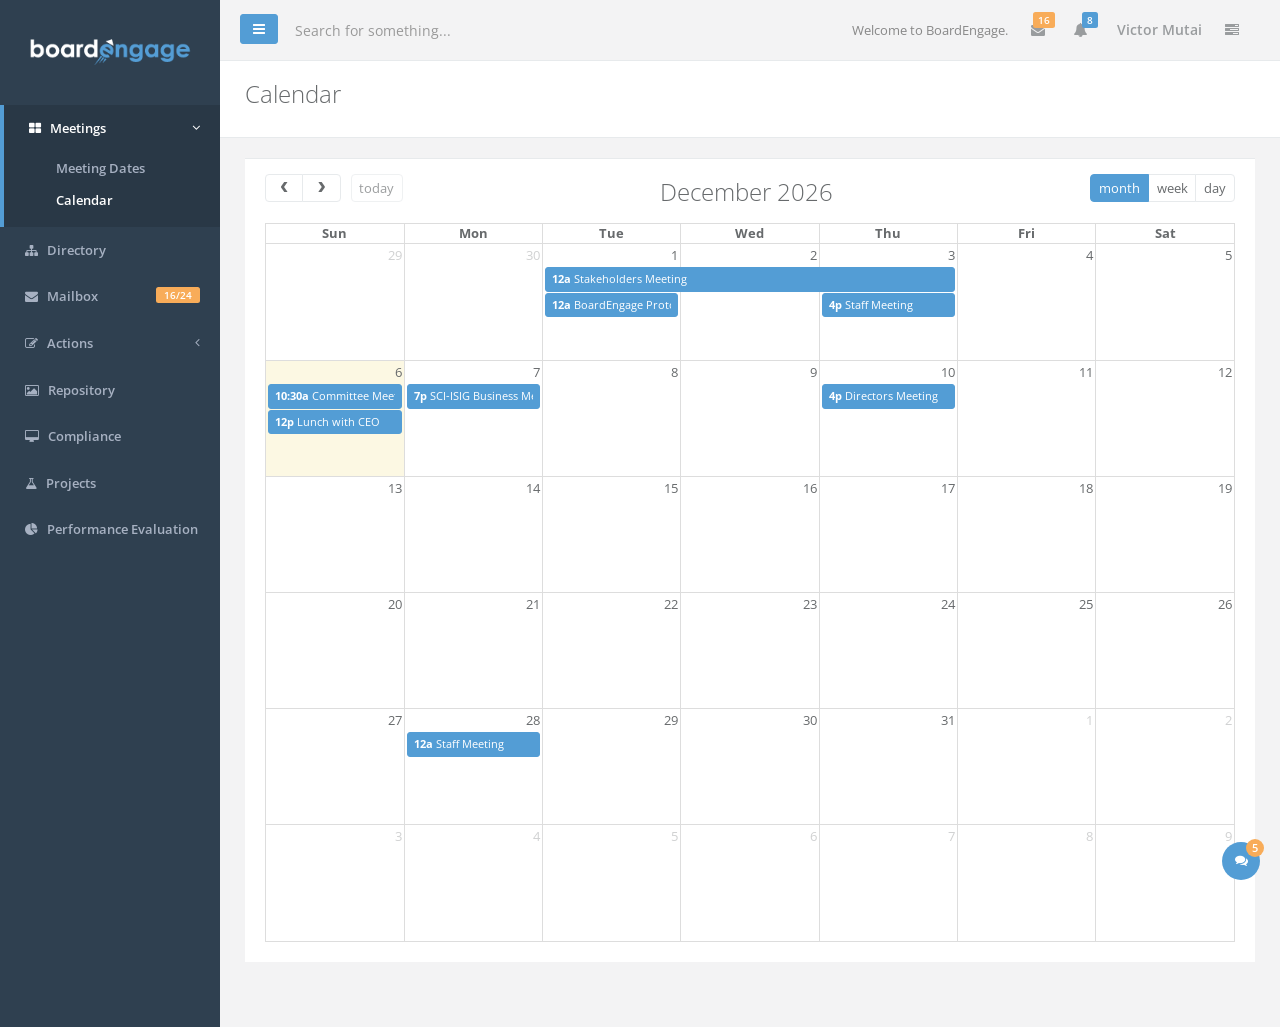
==== calendar.html @ 440fa412 "[feature] Calendar" ====
<!DOCTYPE html>
<html>

<head>

  <meta charset="utf-8">
  <meta name="viewport" content="width=device-width, initial-scale=1.0">
  <meta http-equiv="X-UA-Compatible" content="IE=edge">

  <title>BoardEngage | Dashboard</title>

  <link href="css/bootstrap.min.css" rel="stylesheet">
  <link href="font-awesome/css/font-awesome.css" rel="stylesheet">

  <link href="css/plugins/iCheck/custom.css" rel="stylesheet">

  <link href="css/plugins/fullcalendar/fullcalendar.css" rel="stylesheet">
  <link href="css/plugins/fullcalendar/fullcalendar.print.css" rel='stylesheet' media='print'>

  <link href="css/custom.css" rel="stylesheet">
  <link href="css/style.css" rel="stylesheet">

</head>

<body>
  <div id="wrapper">
    <nav class="navbar-default navbar-static-side" role="navigation">
      <div class="sidebar-collapse">
        <ul class="nav metismenu" id="side-menu">
          <li class="nav-header">
            <div class="dropdown profile-element">
              <span>
                <img alt="image" class="be-logo" src="img/be-logo.png" />
              </span>
            </div>
            <div class="logo-element">
              BE+
            </div>
          </li>
          <li class="active">
            <a href="meeting.html">
              <i class="fa fa-th-large"></i>
              <span class="nav-label">Meetings</span>
              <span class="fa arrow"></span>
            </a>
            <ul class="nav nav-second-level">
              <li>
                <a href="meeting.html">Meeting Dates</a>
              </li>
              <li class="active">
                <a href="meeting.html">Calendar</a>
              </li>
            </ul>
          </li>
          <li>
            <a href="#">
              <i class="fa fa-sitemap"></i>
              <span class="nav-label">Directory</span>
            </a>
          </li>
          <li>
            <a href="#">
              <i class="fa fa-envelope"></i>
              <span class="nav-label">Mailbox </span>
              <span class="label label-warning pull-right">16/24</span>
            </a>
            <ul class="nav nav-second-level collapse">
              <li>
                <a href="inbox.html">Inbox</a>
              </li>
              <li>
                <a href="#">Outbox</a>
              </li>
              <li>
                <a href="#">Compose email</a>
              </li>
            </ul>
          </li>
          <li>
            <a href="#">
              <i class="fa fa-edit"></i>
              <span class="nav-label">Actions</span>
              <span class="fa arrow"></span>
            </a>
            <ul class="nav nav-second-level collapse">
              <li>
                <a href="#">Tasks</a>
              </li>
              <li>
                <a href="#">Forums</a>
              </li>
              <li>
                <a href="#">Polls</a>
              </li>
              <li>
                <a href="#">Approvals</a>
              </li>
            </ul>
          </li>
          <li>
            <a href="#">
              <i class="fa fa-picture-o"></i>
              <span class="nav-label">Repository</span>
            </a>
          </li>
          <li>
            <a href="#">
              <i class="fa fa-desktop"></i>
              <span class="nav-label">Compliance</span>
            </a>
          </li>
          <li>
            <a href="#">
              <i class="fa fa-flask"></i>
              <span class="nav-label">Projects</span>
            </a>
          </li>
          <li>
            <a href="#">
              <i class="fa fa-pie-chart"></i>
              <span class="nav-label">Performance Evaluation</span>
            </a>
          </li>
        </ul>
      </div>
    </nav>

    <div id="page-wrapper" class="gray-bg dashbard-1">
      <div class="row border-bottom">
        <nav class="navbar navbar-static-top" role="navigation" style="margin-bottom: 0">
          <div class="navbar-header">
            <a class="navbar-minimalize minimalize-styl-2 btn btn-primary " href="#">
              <i class="fa fa-bars"></i>
            </a>
            <form role="search" class="navbar-form-custom" action="#">
              <div class="form-group">
                <input type="text" placeholder="Search for something..." class="form-control" name="top-search" id="top-search">
              </div>
            </form>
          </div>
          <ul class="nav navbar-top-links navbar-right">
            <li>
              <span class="m-r-sm text-muted welcome-message">Welcome to BoardEngage.</span>
            </li>
            <li class="dropdown">
              <a class="dropdown-toggle count-info" data-toggle="dropdown" href="#">
                <i class="fa fa-envelope"></i>
                <span class="label label-warning">16</span>
              </a>
            </li>
            <li class="dropdown">
              <a class="dropdown-toggle count-info" data-toggle="dropdown" href="#">
                <i class="fa fa-bell"></i>
                <span class="label label-primary">8</span>
              </a>
            </li>
            <li>
              <a data-toggle="dropdown" class="dropdown-toggle" href="#">
                Victor Mutai
              </a>
              <ul class="dropdown-menu animated fadeInRight m-t-xs">
                <li>
                  <a href="#">Profile</a>
                </li>
                <li>
                  <a href="#">Contacts</a>
                </li>
                <li>
                  <a href="#">Mailbox</a>
                </li>
                <li class="divider"></li>
                <li>
                  <a href="#">
                    <i class="fa fa-sign-out"></i> Logout</a>
                </li>
              </ul>
            </li>
            <li>
              <a class="right-sidebar-toggle">
                <i class="fa fa-tasks"></i>
              </a>
            </li>
          </ul>
        </nav>
      </div>

      <div class="row wrapper border-bottom white-bg page-heading">
        <div class="col-lg-8">
          <h2>Calendar</h2>
        </div>
      </div>

      <div class="wrapper wrapper-content">
        <div class="animated fadeInDown">
          <div class="ibox float-e-margins">
            <div class="ibox-content">
              <div id="calendar"></div>
            </div>
          </div>
        </div>
      </div>

    </div>

    <div id="small-chat">
      <span class="badge badge-warning pull-right">5</span>
      <a class="open-small-chat">
        <i class="fa fa-comments"></i>
      </a>
    </div>

    <div id="right-sidebar" class="animated">
      <div class="sidebar-container">
        <ul class="nav nav-tabs navs-3">
          <li class="active">
            <a data-toggle="tab" href="#tab-1">
              Notes
            </a>
          </li>
          <li>
            <a data-toggle="tab" href="#tab-2">
              Projects
            </a>
          </li>
          <li class="">
            <a data-toggle="tab" href="#tab-3">
              <i class="fa fa-gear"></i>
            </a>
          </li>
        </ul>
      </div>
    </div>
  </div>

  <!-- Mainly scripts -->
  <script src="js/jquery-3.1.1.min.js"></script>
  <script src="js/bootstrap.min.js"></script>
  <script src="js/plugins/metisMenu/jquery.metisMenu.js"></script>
  <script src="js/plugins/slimscroll/jquery.slimscroll.min.js"></script>

  <!-- Custom and plugin javascript -->
  <script src="js/inspinia.js"></script>

  <!-- jQuery UI -->
  <script src="js/plugins/jquery-ui/jquery-ui.min.js"></script>

  <!-- iCheck -->
  <script src="js/plugins/iCheck/icheck.min.js"></script>

  <!-- Full Calendar -->
  <script src="js/plugins/fullcalendar/moment.min.js"></script>
  <script src="js/plugins/fullcalendar/fullcalendar.min.js"></script>

  <script>

    $(document).ready(function () {

      $('.i-checks').iCheck({
        checkboxClass: 'icheckbox_square-green',
        radioClass: 'iradio_square-green'
      });

      /* initialize the external events
       -----------------------------------------------------------------*/


      $('#external-events div.external-event').each(function () {

        // store data so the calendar knows to render an event upon drop
        $(this).data('event', {
          title: $.trim($(this).text()), // use the element's text as the event title
          stick: true // maintain when user navigates (see docs on the renderEvent method)
        });

        // make the event draggable using jQuery UI
        $(this).draggable({
          zIndex: 1111999,
          revert: true,      // will cause the event to go back to its
          revertDuration: 0  //  original position after the drag
        });

      });


      /* initialize the calendar
       -----------------------------------------------------------------*/
      var date = new Date();
      var d = date.getDate();
      var m = date.getMonth();
      var y = date.getFullYear();

      $('#calendar').fullCalendar({
        header: {
          left: 'prev,next today',
          center: 'title',
          right: 'month,agendaWeek,agendaDay'
        },
        editable: true,
        droppable: true, // this allows things to be dropped onto the calendar
        drop: function () {
          // is the "remove after drop" checkbox checked?
          if ($('#drop-remove').is(':checked')) {
            // if so, remove the element from the "Draggable Events" list
            $(this).remove();
          }
        },
        events: [
          {
            title: 'BoardEngage Prototype Testing',
            start: new Date(y, m, 1)
          },
          {
            title: 'Stakeholders Meeting',
            start: new Date(y, m, d - 5),
            end: new Date(y, m, d - 2)
          },
          {
            id: 999,
            title: 'Staff Meeting',
            start: new Date(y, m, d - 3, 16, 0),
            allDay: false
          },
          {
            id: 999,
            title: 'Directors Meeting',
            start: new Date(y, m, d + 4, 16, 0),
            allDay: false
          },
          {
            title: 'Committee Meeting',
            start: new Date(y, m, d, 10, 30),
            allDay: false
          },
          {
            title: 'Lunch with CEO',
            start: new Date(y, m, d, 12, 0),
            end: new Date(y, m, d, 14, 0),
            allDay: false
          },
          {
            title: 'SCI-ISIG Business Meeting',
            start: new Date(y, m, d + 1, 19, 0),
            end: new Date(y, m, d + 1, 22, 30),
            allDay: false
          },
          {
            title: 'Staff Meeting',
            start: new Date(y, m, 28),
            end: new Date(y, m, 29),
            url: 'http://google.com/'
          }
        ]
      });


    });

  </script>
</body>

</html>
---- css/plugins/iCheck/custom.css ----
/* iCheck plugin Square skin, green
----------------------------------- */
.icheckbox_square-green,
.iradio_square-green {
    display: inline-block;
    *display: inline;
    vertical-align: middle;
    margin: 0;
    padding: 0;
    width: 22px;
    height: 22px;
    background: url(green.png) no-repeat;
    border: none;
    cursor: pointer;
}

.icheckbox_square-green {
    background-position: 0 0;
}
.icheckbox_square-green.hover {
    background-position: -24px 0;
}
.icheckbox_square-green.checked {
    background-position: -48px 0;
}
.icheckbox_square-green.disabled {
    background-position: -72px 0;
    cursor: default;
}
.icheckbox_square-green.checked.disabled {
    background-position: -96px 0;
}

.iradio_square-green {
    background-position: -120px 0;
}
.iradio_square-green.hover {
    background-position: -144px 0;
}
.iradio_square-green.checked {
    background-position: -168px 0;
}
.iradio_square-green.disabled {
    background-position: -192px 0;
    cursor: default;
}
.iradio_square-green.checked.disabled {
    background-position: -216px 0;
}

/* HiDPI support */
@media (-o-min-device-pixel-ratio: 5/4), (-webkit-min-device-pixel-ratio: 1.25), (min-resolution: 120dpi) {
    .icheckbox_square-green,
    .iradio_square-green {
        background-image: url(green@2x.png);
        -webkit-background-size: 240px 24px;
        background-size: 240px 24px;
    }
}
---- css/plugins/fullcalendar/fullcalendar.css ----
/*!
 * <%= meta.title %> v<%= meta.version %> Stylesheet
 * Docs & License: <%= meta.homepage %>
 * (c) <%= meta.copyright %>
 */


.fc {
	direction: ltr;
	text-align: left;
}

.fc-rtl {
	text-align: right;
}

body .fc { /* extra precedence to overcome jqui */
	font-size: 1em;
}


/* Colors
--------------------------------------------------------------------------------------------------*/

.fc-unthemed th,
.fc-unthemed td,
.fc-unthemed thead,
.fc-unthemed tbody,
.fc-unthemed .fc-divider,
.fc-unthemed .fc-row,
.fc-unthemed .fc-content, /* for gutter border */
.fc-unthemed .fc-popover {
	border-color: #ddd;
}

.fc-unthemed .fc-popover {
	background-color: #fff;
}

.fc-unthemed .fc-divider,
.fc-unthemed .fc-popover .fc-header {
	background: #eee;
}

.fc-unthemed .fc-popover .fc-header .fc-close {
	color: #666;
}

.fc-unthemed .fc-today {
	background: #fcf8e3;
}

.fc-highlight { /* when user is selecting cells */
	background: #bce8f1;
	opacity: .3;
	filter: alpha(opacity=30); /* for IE */
}

.fc-bgevent { /* default look for background events */
	background: rgb(143, 223, 130);
	opacity: .3;
	filter: alpha(opacity=30); /* for IE */
}

.fc-nonbusiness { /* default look for non-business-hours areas */
	/* will inherit .fc-bgevent's styles */
	background: #d7d7d7;
}


/* Icons (inline elements with styled text that mock arrow icons)
--------------------------------------------------------------------------------------------------*/

.fc-icon {
	display: inline-block;
	height: 1em;
	line-height: 1em;
	font-size: 1em;
	text-align: center;
	overflow: hidden;
	font-family: "Courier New", Courier, monospace;

	/* don't allow browser text-selection */
	-webkit-touch-callout: none;
	-webkit-user-select: none;
	-khtml-user-select: none;
	-moz-user-select: none;
	-ms-user-select: none;
	user-select: none;
	}

/*
Acceptable font-family overrides for individual icons:
	"Arial", sans-serif
	"Times New Roman", serif

NOTE: use percentage font sizes or else old IE chokes
*/

.fc-icon:after {
	position: relative;
}

.fc-icon-left-single-arrow:after {
	content: "\02039";
	font-weight: bold;
	font-size: 200%;
	top: -7%;
}

.fc-icon-right-single-arrow:after {
	content: "\0203A";
	font-weight: bold;
	font-size: 200%;
	top: -7%;
}

.fc-icon-left-double-arrow:after {
	content: "\000AB";
	font-size: 160%;
	top: -7%;
}

.fc-icon-right-double-arrow:after {
	content: "\000BB";
	font-size: 160%;
	top: -7%;
}

.fc-icon-left-triangle:after {
	content: "\25C4";
	font-size: 125%;
	top: 3%;
}

.fc-icon-right-triangle:after {
	content: "\25BA";
	font-size: 125%;
	top: 3%;
}

.fc-icon-down-triangle:after {
	content: "\25BC";
	font-size: 125%;
	top: 2%;
}

.fc-icon-x:after {
	content: "\000D7";
	font-size: 200%;
	top: 6%;
}


/* Buttons (styled <button> tags, normalized to work cross-browser)
--------------------------------------------------------------------------------------------------*/

.fc button {
	/* force height to include the border and padding */
	-moz-box-sizing: border-box;
	-webkit-box-sizing: border-box;
	box-sizing: border-box;

	/* dimensions */
	margin: 0;
	height: 2.1em;
	padding: 0 .6em;

	/* text & cursor */
	font-size: 1em; /* normalize */
	white-space: nowrap;
	cursor: pointer;
}

/* Firefox has an annoying inner border */
.fc button::-moz-focus-inner { margin: 0; padding: 0; }
	
.fc-state-default { /* non-theme */
	border: 1px solid;
}

.fc-state-default.fc-corner-left { /* non-theme */
	border-top-left-radius: 4px;
	border-bottom-left-radius: 4px;
}

.fc-state-default.fc-corner-right { /* non-theme */
	border-top-right-radius: 4px;
	border-bottom-right-radius: 4px;
}

/* icons in buttons */

.fc button .fc-icon { /* non-theme */
	position: relative;
	top: -0.05em; /* seems to be a good adjustment across browsers */
	margin: 0 .2em;
	vertical-align: middle;
}
	
/*
  button states
  borrowed from twitter bootstrap (http://twitter.github.com/bootstrap/)
*/

.fc-state-default {
	background-color: #f5f5f5;
	background-image: -moz-linear-gradient(top, #ffffff, #e6e6e6);
	background-image: -webkit-gradient(linear, 0 0, 0 100%, from(#ffffff), to(#e6e6e6));
	background-image: -webkit-linear-gradient(top, #ffffff, #e6e6e6);
	background-image: -o-linear-gradient(top, #ffffff, #e6e6e6);
	background-image: linear-gradient(to bottom, #ffffff, #e6e6e6);
	background-repeat: repeat-x;
	border-color: #e6e6e6 #e6e6e6 #bfbfbf;
	border-color: rgba(0, 0, 0, 0.1) rgba(0, 0, 0, 0.1) rgba(0, 0, 0, 0.25);
	color: #333;
	text-shadow: 0 1px 1px rgba(255, 255, 255, 0.75);
	box-shadow: inset 0 1px 0 rgba(255, 255, 255, 0.2), 0 1px 2px rgba(0, 0, 0, 0.05);
}

.fc-state-hover,
.fc-state-down,
.fc-state-active,
.fc-state-disabled {
	color: #333333;
	background-color: #e6e6e6;
}

.fc-state-hover {
	color: #333333;
	text-decoration: none;
	background-position: 0 -15px;
	-webkit-transition: background-position 0.1s linear;
	   -moz-transition: background-position 0.1s linear;
	     -o-transition: background-position 0.1s linear;
	        transition: background-position 0.1s linear;
}

.fc-state-down,
.fc-state-active {
	background-color: #cccccc;
	background-image: none;
	box-shadow: inset 0 2px 4px rgba(0, 0, 0, 0.15), 0 1px 2px rgba(0, 0, 0, 0.05);
}

.fc-state-disabled {
	cursor: default;
	background-image: none;
	opacity: 0.65;
	filter: alpha(opacity=65);
	box-shadow: none;
}


/* Buttons Groups
--------------------------------------------------------------------------------------------------*/

.fc-button-group {
	display: inline-block;
}

/*
every button that is not first in a button group should scootch over one pixel and cover the
previous button's border...
*/

.fc .fc-button-group > * { /* extra precedence b/c buttons have margin set to zero */
	float: left;
	margin: 0 0 0 -1px;
}

.fc .fc-button-group > :first-child { /* same */
	margin-left: 0;
}


/* Popover
--------------------------------------------------------------------------------------------------*/

.fc-popover {
	position: absolute;
	box-shadow: 0 2px 6px rgba(0,0,0,.15);
}

.fc-popover .fc-header { /* TODO: be more consistent with fc-head/fc-body */
	padding: 2px 4px;
}

.fc-popover .fc-header .fc-title {
	margin: 0 2px;
}

.fc-popover .fc-header .fc-close {
	cursor: pointer;
}

.fc-ltr .fc-popover .fc-header .fc-title,
.fc-rtl .fc-popover .fc-header .fc-close {
	float: left;
}

.fc-rtl .fc-popover .fc-header .fc-title,
.fc-ltr .fc-popover .fc-header .fc-close {
	float: right;
}

/* unthemed */

.fc-unthemed .fc-popover {
	border-width: 1px;
	border-style: solid;
}

.fc-unthemed .fc-popover .fc-header .fc-close {
	font-size: .9em;
	margin-top: 2px;
}

/* jqui themed */

.fc-popover > .ui-widget-header + .ui-widget-content {
	border-top: 0; /* where they meet, let the header have the border */
}


/* Misc Reusable Components
--------------------------------------------------------------------------------------------------*/

.fc-divider {
	border-style: solid;
	border-width: 1px;
}

hr.fc-divider {
	height: 0;
	margin: 0;
	padding: 0 0 2px; /* height is unreliable across browsers, so use padding */
	border-width: 1px 0;
}

.fc-clear {
	clear: both;
}

.fc-bg,
.fc-bgevent-skeleton,
.fc-highlight-skeleton,
.fc-helper-skeleton {
	/* these element should always cling to top-left/right corners */
	position: absolute;
	top: 0;
	left: 0;
	right: 0;
}

.fc-bg {
	bottom: 0; /* strech bg to bottom edge */
}

.fc-bg table {
	height: 100%; /* strech bg to bottom edge */
}


/* Tables
--------------------------------------------------------------------------------------------------*/

.fc table {
	width: 100%;
	box-sizing: border-box; /* fix scrollbar issue in firefox */
	table-layout: fixed;
	border-collapse: collapse;
	border-spacing: 0;
	font-size: 1em; /* normalize cross-browser */
}

.fc th {
	text-align: center;
}

.fc th,
.fc td {
	border-style: solid;
	border-width: 1px;
	padding: 0;
	vertical-align: top;
}

.fc td.fc-today {
	border-style: double; /* overcome neighboring borders */
}


/* Fake Table Rows
--------------------------------------------------------------------------------------------------*/

.fc .fc-row { /* extra precedence to overcome themes w/ .ui-widget-content forcing a 1px border */
	/* no visible border by default. but make available if need be (scrollbar width compensation) */
	border-style: solid;
	border-width: 0;
}

.fc-row table {
	/* don't put left/right border on anything within a fake row.
	   the outer tbody will worry about this */
	border-left: 0 hidden transparent;
	border-right: 0 hidden transparent;

	/* no bottom borders on rows */
	border-bottom: 0 hidden transparent; 
}

.fc-row:first-child table {
	border-top: 0 hidden transparent; /* no top border on first row */
}


/* Day Row (used within the header and the DayGrid)
--------------------------------------------------------------------------------------------------*/

.fc-row {
	position: relative;
}

.fc-row .fc-bg {
	z-index: 1;
}

/* highlighting cells & background event skeleton */

.fc-row .fc-bgevent-skeleton,
.fc-row .fc-highlight-skeleton {
	bottom: 0; /* stretch skeleton to bottom of row */
}

.fc-row .fc-bgevent-skeleton table,
.fc-row .fc-highlight-skeleton table {
	height: 100%; /* stretch skeleton to bottom of row */
}

.fc-row .fc-highlight-skeleton td,
.fc-row .fc-bgevent-skeleton td {
	border-color: transparent;
}

.fc-row .fc-bgevent-skeleton {
	z-index: 2;

}

.fc-row .fc-highlight-skeleton {
	z-index: 3;
}

/*
row content (which contains day/week numbers and events) as well as "helper" (which contains
temporary rendered events).
*/

.fc-row .fc-content-skeleton {
	position: relative;
	z-index: 4;
	padding-bottom: 2px; /* matches the space above the events */
}

.fc-row .fc-helper-skeleton {
	z-index: 5;
}

.fc-row .fc-content-skeleton td,
.fc-row .fc-helper-skeleton td {
	/* see-through to the background below */
	background: none; /* in case <td>s are globally styled */
	border-color: transparent;

	/* don't put a border between events and/or the day number */
	border-bottom: 0;
}

.fc-row .fc-content-skeleton tbody td, /* cells with events inside (so NOT the day number cell) */
.fc-row .fc-helper-skeleton tbody td {
	/* don't put a border between event cells */
	border-top: 0;
}


/* Scrolling Container
--------------------------------------------------------------------------------------------------*/

.fc-scroller {
	-webkit-overflow-scrolling: touch;
}

/* TODO: move to agenda/basic */
.fc-scroller > .fc-day-grid,
.fc-scroller > .fc-time-grid {
	position: relative; /* re-scope all positions */
	width: 100%; /* hack to force re-sizing this inner element when scrollbars appear/disappear */
}


/* Global Event Styles
--------------------------------------------------------------------------------------------------*/

.fc-event {
	position: relative; /* for resize handle and other inner positioning */
	display: block; /* make the <a> tag block */
	font-size: .85em;
	line-height: 1.3;
	border-radius: 3px;
	border: 1px solid #3a87ad; /* default BORDER color */
	background-color: #3a87ad; /* default BACKGROUND color */
	font-weight: normal; /* undo jqui's ui-widget-header bold */
}

/* overpower some of bootstrap's and jqui's styles on <a> tags */
.fc-event,
.fc-event:hover,
.ui-widget .fc-event {
	color: #fff; /* default TEXT color */
	text-decoration: none; /* if <a> has an href */
}

.fc-event[href],
.fc-event.fc-draggable {
	cursor: pointer; /* give events with links and draggable events a hand mouse pointer */
}

.fc-not-allowed, /* causes a "warning" cursor. applied on body */
.fc-not-allowed .fc-event { /* to override an event's custom cursor */
	cursor: not-allowed;
}

.fc-event .fc-bg { /* the generic .fc-bg already does position */
	z-index: 1;
	background: #fff;
	opacity: .25;
	filter: alpha(opacity=25); /* for IE */
}

.fc-event .fc-content {
	position: relative;
	z-index: 2;
}

/* resizer (cursor AND touch devices) */

.fc-event .fc-resizer {
	position: absolute;
	z-index: 4;
}

/* resizer (touch devices) */

.fc-event .fc-resizer {
	display: none;
}

.fc-event.fc-allow-mouse-resize .fc-resizer,
.fc-event.fc-selected .fc-resizer {
	/* only show when hovering or selected (with touch) */
	display: block;
}

/* hit area */

.fc-event.fc-selected .fc-resizer:before {
	/* 40x40 touch area */
	content: "";
	position: absolute;
	z-index: 9999; /* user of this util can scope within a lower z-index */
	top: 50%;
	left: 50%;
	width: 40px;
	height: 40px;
	margin-left: -20px;
	margin-top: -20px;
}


/* Event Selection (only for touch devices)
--------------------------------------------------------------------------------------------------*/

.fc-event.fc-selected {
	z-index: 9999 !important; /* overcomes inline z-index */
	box-shadow: 0 2px 5px rgba(0, 0, 0, 0.2);
}

.fc-event.fc-selected.fc-dragging {
	box-shadow: 0 2px 7px rgba(0, 0, 0, 0.3);
}


/* Horizontal Events
--------------------------------------------------------------------------------------------------*/

/* bigger touch area when selected */
.fc-h-event.fc-selected:before {
	content: "";
	position: absolute;
	z-index: 3; /* below resizers */
	top: -10px;
	bottom: -10px;
	left: 0;
	right: 0;
}

/* events that are continuing to/from another week. kill rounded corners and butt up against edge */

.fc-ltr .fc-h-event.fc-not-start,
.fc-rtl .fc-h-event.fc-not-end {
	margin-left: 0;
	border-left-width: 0;
	padding-left: 1px; /* replace the border with padding */
	border-top-left-radius: 0;
	border-bottom-left-radius: 0;
}

.fc-ltr .fc-h-event.fc-not-end,
.fc-rtl .fc-h-event.fc-not-start {
	margin-right: 0;
	border-right-width: 0;
	padding-right: 1px; /* replace the border with padding */
	border-top-right-radius: 0;
	border-bottom-right-radius: 0;
}

/* resizer (cursor AND touch devices) */

/* left resizer  */
.fc-ltr .fc-h-event .fc-start-resizer,
.fc-rtl .fc-h-event .fc-end-resizer {
	cursor: w-resize;
	left: -1px; /* overcome border */
}

/* right resizer */
.fc-ltr .fc-h-event .fc-end-resizer,
.fc-rtl .fc-h-event .fc-start-resizer {
	cursor: e-resize;
	right: -1px; /* overcome border */
}

/* resizer (mouse devices) */

.fc-h-event.fc-allow-mouse-resize .fc-resizer {
	width: 7px;
	top: -1px; /* overcome top border */
	bottom: -1px; /* overcome bottom border */
}

/* resizer (touch devices) */

.fc-h-event.fc-selected .fc-resizer {
	/* 8x8 little dot */
	border-radius: 4px;
	border-width: 1px;
	width: 6px;
	height: 6px;
	border-style: solid;
	border-color: inherit;
	background: #fff;
	/* vertically center */
	top: 50%;
	margin-top: -4px;
}

/* left resizer  */
.fc-ltr .fc-h-event.fc-selected .fc-start-resizer,
.fc-rtl .fc-h-event.fc-selected .fc-end-resizer {
	margin-left: -4px; /* centers the 8x8 dot on the left edge */
}

/* right resizer */
.fc-ltr .fc-h-event.fc-selected .fc-end-resizer,
.fc-rtl .fc-h-event.fc-selected .fc-start-resizer {
	margin-right: -4px; /* centers the 8x8 dot on the right edge */
}


/* DayGrid events
----------------------------------------------------------------------------------------------------
We use the full "fc-day-grid-event" class instead of using descendants because the event won't
be a descendant of the grid when it is being dragged.
*/

.fc-day-grid-event {
	margin: 1px 2px 0; /* spacing between events and edges */
	padding: 0 1px;
}

.fc-day-grid-event.fc-selected:after {
	content: "";
	position: absolute;
	z-index: 1; /* same z-index as fc-bg, behind text */
	/* overcome the borders */
	top: -1px;
	right: -1px;
	bottom: -1px;
	left: -1px;
	/* darkening effect */
	background: #000;
	opacity: .25;
	filter: alpha(opacity=25); /* for IE */
}

.fc-day-grid-event .fc-content { /* force events to be one-line tall */
	white-space: nowrap;
	overflow: hidden;
}

.fc-day-grid-event .fc-time {
	font-weight: bold;
}

/* resizer (cursor devices) */

/* left resizer  */
.fc-ltr .fc-day-grid-event.fc-allow-mouse-resize .fc-start-resizer,
.fc-rtl .fc-day-grid-event.fc-allow-mouse-resize .fc-end-resizer {
	margin-left: -2px; /* to the day cell's edge */
}

/* right resizer */
.fc-ltr .fc-day-grid-event.fc-allow-mouse-resize .fc-end-resizer,
.fc-rtl .fc-day-grid-event.fc-allow-mouse-resize .fc-start-resizer {
	margin-right: -2px; /* to the day cell's edge */
}


/* Event Limiting
--------------------------------------------------------------------------------------------------*/

/* "more" link that represents hidden events */

a.fc-more {
	margin: 1px 3px;
	font-size: .85em;
	cursor: pointer;
	text-decoration: none;
}

a.fc-more:hover {
	text-decoration: underline;
}

.fc-limited { /* rows and cells that are hidden because of a "more" link */
	display: none;
}

/* popover that appears when "more" link is clicked */

.fc-day-grid .fc-row {
	z-index: 1; /* make the "more" popover one higher than this */
}

.fc-more-popover {
	z-index: 2;
	width: 220px;
}

.fc-more-popover .fc-event-container {
	padding: 10px;
}


/* Now Indicator
--------------------------------------------------------------------------------------------------*/

.fc-now-indicator {
	position: absolute;
	border: 0 solid red;
}


/* Utilities
--------------------------------------------------------------------------------------------------*/

.fc-unselectable {
	-webkit-user-select: none;
	 -khtml-user-select: none;
	   -moz-user-select: none;
	    -ms-user-select: none;
	        user-select: none;
	-webkit-touch-callout: none;
	-webkit-tap-highlight-color: rgba(0, 0, 0, 0);
}

/* Toolbar
--------------------------------------------------------------------------------------------------*/

.fc-toolbar {
	text-align: center;
	margin-bottom: 1em;
}

.fc-toolbar .fc-left {
	float: left;
}

.fc-toolbar .fc-right {
	float: right;
}

.fc-toolbar .fc-center {
	display: inline-block;
}

/* the things within each left/right/center section */
.fc .fc-toolbar > * > * { /* extra precedence to override button border margins */
	float: left;
	margin-left: .75em;
}

/* the first thing within each left/center/right section */
.fc .fc-toolbar > * > :first-child { /* extra precedence to override button border margins */
	margin-left: 0;
}
	
/* title text */

.fc-toolbar h2 {
	margin: 0;
}

/* button layering (for border precedence) */

.fc-toolbar button {
	position: relative;
}

.fc-toolbar .fc-state-hover,
.fc-toolbar .ui-state-hover {
	z-index: 2;
}
	
.fc-toolbar .fc-state-down {
	z-index: 3;
}

.fc-toolbar .fc-state-active,
.fc-toolbar .ui-state-active {
	z-index: 4;
}

.fc-toolbar button:focus {
	z-index: 5;
}


/* View Structure
--------------------------------------------------------------------------------------------------*/

/* undo twitter bootstrap's box-sizing rules. normalizes positioning techniques */
/* don't do this for the toolbar because we'll want bootstrap to style those buttons as some pt */
.fc-view-container *,
.fc-view-container *:before,
.fc-view-container *:after {
	-webkit-box-sizing: content-box;
	   -moz-box-sizing: content-box;
	        box-sizing: content-box;
}

.fc-view, /* scope positioning and z-index's for everything within the view */
.fc-view > table { /* so dragged elements can be above the view's main element */
	position: relative;
	z-index: 1;
}

/* BasicView
--------------------------------------------------------------------------------------------------*/

/* day row structure */

.fc-basicWeek-view .fc-content-skeleton,
.fc-basicDay-view .fc-content-skeleton {
	/* we are sure there are no day numbers in these views, so... */
	padding-top: 1px; /* add a pixel to make sure there are 2px padding above events */
	padding-bottom: 1em; /* ensure a space at bottom of cell for user selecting/clicking */
}

.fc-basic-view .fc-body .fc-row {
	min-height: 4em; /* ensure that all rows are at least this tall */
}

/* a "rigid" row will take up a constant amount of height because content-skeleton is absolute */

.fc-row.fc-rigid {
	overflow: hidden;
}

.fc-row.fc-rigid .fc-content-skeleton {
	position: absolute;
	top: 0;
	left: 0;
	right: 0;
}

/* week and day number styling */

.fc-basic-view .fc-week-number,
.fc-basic-view .fc-day-number {
	padding: 0 2px;
}

.fc-basic-view td.fc-week-number span,
.fc-basic-view td.fc-day-number {
	padding-top: 2px;
	padding-bottom: 2px;
}

.fc-basic-view .fc-week-number {
	text-align: center;
}

.fc-basic-view .fc-week-number span {
	/* work around the way we do column resizing and ensure a minimum width */
	display: inline-block;
	min-width: 1.25em;
}

.fc-ltr .fc-basic-view .fc-day-number {
	text-align: right;
}

.fc-rtl .fc-basic-view .fc-day-number {
	text-align: left;
}

.fc-day-number.fc-other-month {
	opacity: 0.3;
	filter: alpha(opacity=30); /* for IE */
	/* opacity with small font can sometimes look too faded
	   might want to set the 'color' property instead
	   making day-numbers bold also fixes the problem */
}

/* AgendaView all-day area
--------------------------------------------------------------------------------------------------*/

.fc-agenda-view .fc-day-grid {
	position: relative;
	z-index: 2; /* so the "more.." popover will be over the time grid */
}

.fc-agenda-view .fc-day-grid .fc-row {
	min-height: 3em; /* all-day section will never get shorter than this */
}

.fc-agenda-view .fc-day-grid .fc-row .fc-content-skeleton {
	padding-top: 1px; /* add a pixel to make sure there are 2px padding above events */
	padding-bottom: 1em; /* give space underneath events for clicking/selecting days */
}


/* TimeGrid axis running down the side (for both the all-day area and the slot area)
--------------------------------------------------------------------------------------------------*/

.fc .fc-axis { /* .fc to overcome default cell styles */
	vertical-align: middle;
	padding: 0 4px;
	white-space: nowrap;
}

.fc-ltr .fc-axis {
	text-align: right;
}

.fc-rtl .fc-axis {
	text-align: left;
}

.ui-widget td.fc-axis {
	font-weight: normal; /* overcome jqui theme making it bold */
}


/* TimeGrid Structure
--------------------------------------------------------------------------------------------------*/

.fc-time-grid-container, /* so scroll container's z-index is below all-day */
.fc-time-grid { /* so slats/bg/content/etc positions get scoped within here */
	position: relative;
	z-index: 1;
}

.fc-time-grid {
	min-height: 100%; /* so if height setting is 'auto', .fc-bg stretches to fill height */
}

.fc-time-grid table { /* don't put outer borders on slats/bg/content/etc */
	border: 0 hidden transparent;
}

.fc-time-grid > .fc-bg {
	z-index: 1;
}

.fc-time-grid .fc-slats,
.fc-time-grid > hr { /* the <hr> AgendaView injects when grid is shorter than scroller */
	position: relative;
	z-index: 2;
}

.fc-time-grid .fc-content-col {
	position: relative; /* because now-indicator lives directly inside */
}

.fc-time-grid .fc-content-skeleton {
	position: absolute;
	z-index: 3;
	top: 0;
	left: 0;
	right: 0;
}

/* divs within a cell within the fc-content-skeleton */

.fc-time-grid .fc-business-container {
	position: relative;
	z-index: 1;
}

.fc-time-grid .fc-bgevent-container {
	position: relative;
	z-index: 2;
}

.fc-time-grid .fc-highlight-container {
	position: relative;
	z-index: 3;
}

.fc-time-grid .fc-event-container {
	position: relative;
	z-index: 4;
}

.fc-time-grid .fc-now-indicator-line {
	z-index: 5;
}

.fc-time-grid .fc-helper-container { /* also is fc-event-container */
	position: relative;
	z-index: 6;
}


/* TimeGrid Slats (lines that run horizontally)
--------------------------------------------------------------------------------------------------*/

.fc-time-grid .fc-slats td {
	height: 1.5em;
	border-bottom: 0; /* each cell is responsible for its top border */
}

.fc-time-grid .fc-slats .fc-minor td {
	border-top-style: dotted;
}

.fc-time-grid .fc-slats .ui-widget-content { /* for jqui theme */
	background: none; /* see through to fc-bg */
}


/* TimeGrid Highlighting Slots
--------------------------------------------------------------------------------------------------*/

.fc-time-grid .fc-highlight-container { /* a div within a cell within the fc-highlight-skeleton */
	position: relative; /* scopes the left/right of the fc-highlight to be in the column */
}

.fc-time-grid .fc-highlight {
	position: absolute;
	left: 0;
	right: 0;
	/* top and bottom will be in by JS */
}


/* TimeGrid Event Containment
--------------------------------------------------------------------------------------------------*/

.fc-ltr .fc-time-grid .fc-event-container { /* space on the sides of events for LTR (default) */
	margin: 0 2.5% 0 2px;
}

.fc-rtl .fc-time-grid .fc-event-container { /* space on the sides of events for RTL */
	margin: 0 2px 0 2.5%;
}

.fc-time-grid .fc-event,
.fc-time-grid .fc-bgevent {
	position: absolute;
	z-index: 1; /* scope inner z-index's */
}

.fc-time-grid .fc-bgevent {
	/* background events always span full width */
	left: 0;
	right: 0;
}


/* Generic Vertical Event
--------------------------------------------------------------------------------------------------*/

.fc-v-event.fc-not-start { /* events that are continuing from another day */
	/* replace space made by the top border with padding */
	border-top-width: 0;
	padding-top: 1px;

	/* remove top rounded corners */
	border-top-left-radius: 0;
	border-top-right-radius: 0;
}

.fc-v-event.fc-not-end {
	/* replace space made by the top border with padding */
	border-bottom-width: 0;
	padding-bottom: 1px;

	/* remove bottom rounded corners */
	border-bottom-left-radius: 0;
	border-bottom-right-radius: 0;
}


/* TimeGrid Event Styling
----------------------------------------------------------------------------------------------------
We use the full "fc-time-grid-event" class instead of using descendants because the event won't
be a descendant of the grid when it is being dragged.
*/

.fc-time-grid-event {
	overflow: hidden; /* don't let the bg flow over rounded corners */
}

.fc-time-grid-event.fc-selected {
	/* need to allow touch resizers to extend outside event's bounding box */
	/* common fc-selected styles hide the fc-bg, so don't need this anyway */
	overflow: visible;
}

.fc-time-grid-event.fc-selected .fc-bg {
	display: none; /* hide semi-white background, to appear darker */
}

.fc-time-grid-event .fc-content {
	overflow: hidden; /* for when .fc-selected */
}

.fc-time-grid-event .fc-time,
.fc-time-grid-event .fc-title {
	padding: 0 1px;
}

.fc-time-grid-event .fc-time {
	font-size: .85em;
	white-space: nowrap;
}

/* short mode, where time and title are on the same line */

.fc-time-grid-event.fc-short .fc-content {
	/* don't wrap to second line (now that contents will be inline) */
	white-space: nowrap;
}

.fc-time-grid-event.fc-short .fc-time,
.fc-time-grid-event.fc-short .fc-title {
	/* put the time and title on the same line */
	display: inline-block;
	vertical-align: top;
}

.fc-time-grid-event.fc-short .fc-time span {
	display: none; /* don't display the full time text... */
}

.fc-time-grid-event.fc-short .fc-time:before {
	content: attr(data-start); /* ...instead, display only the start time */
}

.fc-time-grid-event.fc-short .fc-time:after {
	content: "\000A0-\000A0"; /* seperate with a dash, wrapped in nbsp's */
}

.fc-time-grid-event.fc-short .fc-title {
	font-size: .85em; /* make the title text the same size as the time */
	padding: 0; /* undo padding from above */
}

/* resizer (cursor device) */

.fc-time-grid-event.fc-allow-mouse-resize .fc-resizer {
	left: 0;
	right: 0;
	bottom: 0;
	height: 8px;
	overflow: hidden;
	line-height: 8px;
	font-size: 11px;
	font-family: monospace;
	text-align: center;
	cursor: s-resize;
}

.fc-time-grid-event.fc-allow-mouse-resize .fc-resizer:after {
	content: "=";
}

/* resizer (touch device) */

.fc-time-grid-event.fc-selected .fc-resizer {
	/* 10x10 dot */
	border-radius: 5px;
	border-width: 1px;
	width: 8px;
	height: 8px;
	border-style: solid;
	border-color: inherit;
	background: #fff;
	/* horizontally center */
	left: 50%;
	margin-left: -5px;
	/* center on the bottom edge */
	bottom: -5px;
}


/* Now Indicator
--------------------------------------------------------------------------------------------------*/

.fc-time-grid .fc-now-indicator-line {
	border-top-width: 1px;
	left: 0;
	right: 0;
}

/* arrow on axis */

.fc-time-grid .fc-now-indicator-arrow {
	margin-top: -5px; /* vertically center on top coordinate */
}

.fc-ltr .fc-time-grid .fc-now-indicator-arrow {
	left: 0;
	/* triangle pointing right... */
	border-width: 5px 0 5px 6px;
	border-top-color: transparent;
	border-bottom-color: transparent;
}

.fc-rtl .fc-time-grid .fc-now-indicator-arrow {
	right: 0;
	/* triangle pointing left... */
	border-width: 5px 6px 5px 0;
	border-top-color: transparent;
	border-bottom-color: transparent;
}
---- css/plugins/fullcalendar/fullcalendar.print.css ----
/*!
 * <%= meta.title %> v<%= meta.version %> Print Stylesheet
 * Docs & License: <%= meta.homepage %>
 * (c) <%= meta.copyright %>
 */

/*
 * Include this stylesheet on your page to get a more printer-friendly calendar.
 * When including this stylesheet, use the media='print' attribute of the <link> tag.
 * Make sure to include this stylesheet IN ADDITION to the regular fullcalendar.css.
 */

.fc {
	max-width: 100% !important;
}


/* Global Event Restyling
--------------------------------------------------------------------------------------------------*/

.fc-event {
	background: #fff !important;
	color: #000 !important;
	page-break-inside: avoid;
}

.fc-event .fc-resizer {
	display: none;
}


/* Table & Day-Row Restyling
--------------------------------------------------------------------------------------------------*/

th,
td,
hr,
thead,
tbody,
.fc-row {
	border-color: #ccc !important;
	background: #fff !important;
}

/* kill the overlaid, absolutely-positioned components */
/* common... */
.fc-bg,
.fc-bgevent-skeleton,
.fc-highlight-skeleton,
.fc-helper-skeleton,
/* for timegrid. within cells within table skeletons... */
.fc-bgevent-container,
.fc-business-container,
.fc-highlight-container,
.fc-helper-container {
	display: none;
}

/* don't force a min-height on rows (for DayGrid) */
.fc tbody .fc-row {
	height: auto !important; /* undo height that JS set in distributeHeight */
	min-height: 0 !important; /* undo the min-height from each view's specific stylesheet */
}

.fc tbody .fc-row .fc-content-skeleton {
	position: static; /* undo .fc-rigid */
	padding-bottom: 0 !important; /* use a more border-friendly method for this... */
}

.fc tbody .fc-row .fc-content-skeleton tbody tr:last-child td { /* only works in newer browsers */
	padding-bottom: 1em; /* ...gives space within the skeleton. also ensures min height in a way */
}

.fc tbody .fc-row .fc-content-skeleton table {
	/* provides a min-height for the row, but only effective for IE, which exaggerates this value,
	   making it look more like 3em. for other browers, it will already be this tall */
	height: 1em;
}


/* Undo month-view event limiting. Display all events and hide the "more" links
--------------------------------------------------------------------------------------------------*/

.fc-more-cell,
.fc-more {
	display: none !important;
}

.fc tr.fc-limited {
	display: table-row !important;
}

.fc td.fc-limited {
	display: table-cell !important;
}

.fc-popover {
	display: none; /* never display the "more.." popover in print mode */
}


/* TimeGrid Restyling
--------------------------------------------------------------------------------------------------*/

/* undo the min-height 100% trick used to fill the container's height */
.fc-time-grid {
	min-height: 0 !important;
}

/* don't display the side axis at all ("all-day" and time cells) */
.fc-agenda-view .fc-axis {
	display: none;
}

/* don't display the horizontal lines */
.fc-slats,
.fc-time-grid hr { /* this hr is used when height is underused and needs to be filled */
	display: none !important; /* important overrides inline declaration */
}

/* let the container that holds the events be naturally positioned and create real height */
.fc-time-grid .fc-content-skeleton {
	position: static;
}

/* in case there are no events, we still want some height */
.fc-time-grid .fc-content-skeleton table {
	height: 4em;
}

/* kill the horizontal spacing made by the event container. event margins will be done below */
.fc-time-grid .fc-event-container {
	margin: 0 !important;
}


/* TimeGrid *Event* Restyling
--------------------------------------------------------------------------------------------------*/

/* naturally position events, vertically stacking them */
.fc-time-grid .fc-event {
	position: static !important;
	margin: 3px 2px !important;
}

/* for events that continue to a future day, give the bottom border back */
.fc-time-grid .fc-event.fc-not-end {
	border-bottom-width: 1px !important;
}

/* indicate the event continues via "..." text */
.fc-time-grid .fc-event.fc-not-end:after {
	content: "...";
}

/* for events that are continuations from previous days, give the top border back */
.fc-time-grid .fc-event.fc-not-start {
	border-top-width: 1px !important;
}

/* indicate the event is a continuation via "..." text */
.fc-time-grid .fc-event.fc-not-start:before {
	content: "...";
}

/* time */

/* undo a previous declaration and let the time text span to a second line */
.fc-time-grid .fc-event .fc-time {
	white-space: normal !important;
}

/* hide the the time that is normally displayed... */
.fc-time-grid .fc-event .fc-time span {
	display: none;
}

/* ...replace it with a more verbose version (includes AM/PM) stored in an html attribute */
.fc-time-grid .fc-event .fc-time:after {
	content: attr(data-full);
}


/* Vertical Scroller & Containers
--------------------------------------------------------------------------------------------------*/

/* kill the scrollbars and allow natural height */
.fc-scroller,
.fc-day-grid-container,    /* these divs might be assigned height, which we need to cleared */
.fc-time-grid-container {  /* */
	overflow: visible !important;
	height: auto !important;
}

/* kill the horizontal border/padding used to compensate for scrollbars */
.fc-row {
	border: 0 !important;
	margin: 0 !important;
}


/* Button Controls
--------------------------------------------------------------------------------------------------*/

.fc-button-group,
.fc button {
	display: none; /* don't display any button-related controls */
}
---- css/custom.css ----
.info-element {
  border-left: 3px solid #1c84c6;
}

.meeting-list {
  list-style: none;
  font-family: 'Lato', sans-serif;
  margin: 0px;
  padding: 0px;
}

.meeting-list > li {
  margin-bottom: 27px;
  border-top: 1px solid #e7eaec;
  border-bottom: 1px solid #e7eaec;
}

.meeting-list > li:hover {
  background-color: #f5f5f5;
}

.meeting-list > li > time {
  display: inline-block;
  width: 100%;
  padding: 5px;
  text-align: center;
  text-transform: uppercase;
}

.meeting-list > li > time > .date {
  display: block;
  font-size: 40pt;
  font-weight: 100;
  line-height: 1;
}
.meeting-list > li time > .day {
  display: block;
  font-size: 21pt;
  font-weight: 900;
  line-height: 1;
}
.meeting-list > li > img {
  width: 100%;
}
.meeting-list > li > .info {
  padding-top: 5px;
  text-align: center;
}
.meeting-list > li > .info > .title {
  font-size: 17pt;
  font-weight: 700;
  margin: 0px;
}
.meeting-list > li > .info > .desc,
.meeting-list > li > .info > .duration {
  font-size: 13pt;
  font-weight: 300;
  margin: 0px;
}

.duration {
  font-size: 12px!important;
}

.collapse-meeting {
  position: relative;
  float: left;
  text-align: right;
}


@media (min-width: 768px) {
  .meeting-list > li {
    position: relative;
    display: block;
    width: 100%;
    height: 120px;
    padding: 0px;
  }

  .meeting-list > li > time {
    display: inline-block;
  }

  .meeting-list > li > time {
    width: 120px;
    float: left;
  }

  .meeting-list > li > .info {
    overflow: hidden;
  }

  .meeting-list > li > time {
    width: 120px;
    height: 120px;
    padding: 11px;
    margin: 0px;
  }

  .meeting-list > li > .info {
    position: relative;
    height: 120px;
    text-align: left;
    padding-right: 40px;
  }	

  .meeting-list > li > .info > .title, 
  .meeting-list > li > .info > .desc,
  .meeting-list > li > .info > .duration {
    padding: 4px 18px;
  }
}


.be-logo {
  width: 100%;
}
---- css/style.css ----
@import url("https://fonts.googleapis.com/css?family=Open+Sans:300,400,600,700");
@import url("https://fonts.googleapis.com/css?family=Roboto:400,300,500,700");

h1,
h2,
h3,
h4,
h5,
h6 {
  font-weight: 100;
}
h1 {
  font-size: 30px;
}
h2 {
  font-size: 24px;
}
h3 {
  font-size: 16px;
}
h4 {
  font-size: 14px;
}
h5 {
  font-size: 12px;
}
h6 {
  font-size: 10px;
}
h3,
h4,
h5 {
  margin-top: 5px;
  font-weight: 600;
}
.nav > li > a {
  color: #a7b1c2;
  font-weight: 600;
  padding: 14px 20px 14px 25px;
}
.nav.navbar-right > li > a {
  color: #999c9e;
}
.nav > li.active > a {
  color: #ffffff;
}
.navbar-default .nav > li > a:hover,
.navbar-default .nav > li > a:focus {
  background-color: #293846;
  color: white;
}
.nav .open > a,
.nav .open > a:hover,
.nav .open > a:focus {
  background: #fff;
}
.nav.navbar-top-links > li > a:hover,
.nav.navbar-top-links > li > a:focus {
  background-color: transparent;
}
.nav > li > a i {
  margin-right: 6px;
}
.navbar {
  border: 0;
}
.navbar-default {
  background-color: transparent;
  border-color: #2f4050;
}
.navbar-top-links li {
  display: inline-block;
}
.navbar-top-links li:last-child {
  margin-right: 40px;
}
.body-small .navbar-top-links li:last-child {
  margin-right: 0;
}
.navbar-top-links li a {
  padding: 20px 10px;
  min-height: 50px;
}
.dropdown-menu {
  border: medium none;
  border-radius: 3px;
  box-shadow: 0 0 3px rgba(86, 96, 117, 0.7);
  display: none;
  float: left;
  font-size: 12px;
  left: 0;
  list-style: none outside none;
  padding: 0;
  position: absolute;
  text-shadow: none;
  top: 100%;
  z-index: 1000;
}
.dropdown-menu > li > a {
  border-radius: 3px;
  color: inherit;
  line-height: 25px;
  margin: 4px;
  text-align: left;
  font-weight: normal;
}
.dropdown-menu > .active > a,
.dropdown-menu > .active > a:focus,
.dropdown-menu > .active > a:hover {
  color: #fff;
  text-decoration: none;
  background-color: #539dd5;
  outline: 0;
}
.dropdown-menu > li > a.font-bold {
  font-weight: 600;
}
.navbar-top-links .dropdown-menu li {
  display: block;
}
.navbar-top-links .dropdown-menu li:last-child {
  margin-right: 0;
}
.navbar-top-links .dropdown-menu li a {
  padding: 3px 20px;
  min-height: 0;
}
.navbar-top-links .dropdown-menu li a div {
  white-space: normal;
}
.navbar-top-links .dropdown-messages,
.navbar-top-links .dropdown-tasks,
.navbar-top-links .dropdown-alerts {
  width: 310px;
  min-width: 0;
}
.navbar-top-links .dropdown-messages {
  margin-left: 5px;
}
.navbar-top-links .dropdown-tasks {
  margin-left: -59px;
}
.navbar-top-links .dropdown-alerts {
  margin-left: -123px;
}
.navbar-top-links .dropdown-user {
  right: 0;
  left: auto;
}
.dropdown-messages,
.dropdown-alerts {
  padding: 10px 10px 10px 10px;
}
.dropdown-messages li a,
.dropdown-alerts li a {
  font-size: 12px;
}
.dropdown-messages li em,
.dropdown-alerts li em {
  font-size: 10px;
}
.nav.navbar-top-links .dropdown-alerts a {
  font-size: 12px;
}
.nav-header {
  padding: 33px 25px;
  background-color: #2f4050;
  background-image: url("patterns/header-profile.png");
}
.pace-done .nav-header {
  transition: all 0.4s;
}
ul.nav-second-level {
  background: #293846;
}
.nav > li.active {
  border-left: 4px solid #539dd5;
  background: #293846;
}
.nav.nav-second-level > li.active {
  border: none;
}
.nav.nav-second-level.collapse[style] {
  height: auto !important;
}
.nav-header a {
  color: #DFE4ED;
}
.nav-header .text-muted {
  color: #8095a8;
}
.minimalize-styl-2 {
  padding: 4px 12px;
  margin: 14px 5px 5px 20px;
  font-size: 14px;
  float: left;
}
.navbar-form-custom {
  float: left;
  height: 50px;
  padding: 0;
  width: 200px;
  display: block;
}
.navbar-form-custom .form-group {
  margin-bottom: 0;
}
.nav.navbar-top-links a {
  font-size: 14px;
}
.navbar-form-custom .form-control {
  background: none repeat scroll 0 0 rgba(0, 0, 0, 0);
  border: medium none;
  font-size: 14px;
  height: 60px;
  margin: 0;
  z-index: 2000;
}
.count-info .label {
  line-height: 12px;
  padding: 2px 5px;
  position: absolute;
  right: 6px;
  top: 12px;
}
.arrow {
  float: right;
}
.fa.arrow:before {
  content: "\f104";
}
.active > a > .fa.arrow:before {
  content: "\f107";
}
.nav-second-level li,
.nav-third-level li {
  border-bottom: none !important;
}
.nav-second-level li a {
  padding: 7px 10px 7px 10px;
  padding-left: 52px;
}
.nav-third-level li a {
  padding-left: 62px;
}
.nav-second-level li:last-child {
  margin-bottom: 10px;
}
body:not(.fixed-sidebar):not(.canvas-menu).mini-navbar .nav li:hover > .nav-second-level,
.mini-navbar .nav li:focus > .nav-second-level {
  display: block;
  border-radius: 0 2px 2px 0;
  min-width: 140px;
  height: auto;
}
body.mini-navbar .navbar-default .nav > li > .nav-second-level li a {
  font-size: 12px;
  border-radius: 3px;
}
.fixed-nav .slimScrollDiv #side-menu {
  padding-bottom: 60px;
}
.mini-navbar .nav-second-level li a {
  padding: 10px 10px 10px 15px;
}
.mini-navbar .nav .nav-second-level {
  position: absolute;
  left: 70px;
  top: 0;
  background-color: #2f4050;
  padding: 10px 10px 10px 10px;
  font-size: 12px;
}
.canvas-menu.mini-navbar .nav-second-level {
  background: #293846;
}
.mini-navbar li.active .nav-second-level {
  left: 65px;
}
.navbar-default .special_link a {
  background: #539dd5;
  color: white;
}
.navbar-default .special_link a:hover {
  background: #17987e !important;
  color: white;
}
.navbar-default .special_link a span.label {
  background: #fff;
  color: #539dd5;
}
.navbar-default .landing_link a {
  background: #1cc09f;
  color: white;
}
.navbar-default .landing_link a:hover {
  background: #539dd5 !important;
  color: white;
}
.navbar-default .landing_link a span.label {
  background: #fff;
  color: #1cc09f;
}
.logo-element {
  text-align: center;
  font-size: 18px;
  font-weight: 600;
  color: white;
  display: none;
  padding: 18px 0;
}
.pace-done .navbar-static-side,
.pace-done .nav-header,
.pace-done li.active,
.pace-done #page-wrapper,
.pace-done .footer {
  -webkit-transition: all 0.4s;
  -moz-transition: all 0.4s;
  -o-transition: all 0.4s;
  transition: all 0.4s;
}
.navbar-fixed-top {
  background: #fff;
  transition-duration: 0.4s;
  border-bottom: 1px solid #e7eaec !important;
  z-index: 2030;
}
.navbar-fixed-top,
.navbar-static-top {
  background: #f3f3f4;
}
.fixed-nav #wrapper {
  margin-top: 0;
}
.nav-tabs > li.active > a,
.nav-tabs > li.active > a:hover,
.nav-tabs > li.active > a:focus {
  -moz-border-bottom-colors: none;
  -moz-border-left-colors: none;
  -moz-border-right-colors: none;
  -moz-border-top-colors: none;
  background: none;
  border-color: #dddddd #dddddd rgba(0, 0, 0, 0);
  border-bottom: #f3f3f4;
  border-image: none;
  border-style: solid;
  border-width: 1px;
  color: #555555;
  cursor: default;
}
.nav.nav-tabs li {
  background: none;
  border: none;
}
body.fixed-nav #wrapper .navbar-static-side,
body.fixed-nav #wrapper #page-wrapper {
  margin-top: 60px;
}
body.top-navigation.fixed-nav #wrapper #page-wrapper {
  margin-top: 0;
}
body.fixed-nav.fixed-nav-basic .navbar-fixed-top {
  left: 220px;
}
body.fixed-nav.fixed-nav-basic.mini-navbar .navbar-fixed-top {
  left: 70px;
}
body.fixed-nav.fixed-nav-basic.fixed-sidebar.mini-navbar .navbar-fixed-top {
  left: 0;
}
body.fixed-nav.fixed-nav-basic #wrapper .navbar-static-side {
  margin-top: 0;
}
body.fixed-nav.fixed-nav-basic.body-small .navbar-fixed-top {
  left: 0;
}
body.fixed-nav.fixed-nav-basic.fixed-sidebar.mini-navbar.body-small .navbar-fixed-top {
  left: 220px;
}
.fixed-nav .minimalize-styl-2 {
  margin: 14px 5px 5px 15px;
}
.body-small .navbar-fixed-top {
  margin-left: 0;
}
body.mini-navbar .navbar-static-side {
  width: 70px;
}
body.mini-navbar .profile-element,
body.mini-navbar .nav-label,
body.mini-navbar .navbar-default .nav li a span {
  display: none;
}
body.canvas-menu .profile-element {
  display: block;
}
body:not(.fixed-sidebar):not(.canvas-menu).mini-navbar .nav-second-level {
  display: none;
}
body.mini-navbar .navbar-default .nav > li > a {
  font-size: 16px;
}
body.mini-navbar .logo-element {
  display: block;
}
body.canvas-menu .logo-element {
  display: none;
}
body.mini-navbar .nav-header {
  padding: 0;
  background-color: #539dd5;
}
body.canvas-menu .nav-header {
  padding: 33px 25px;
}
body.mini-navbar #page-wrapper {
  margin: 0 0 0 70px;
}
body.fixed-sidebar.mini-navbar .footer,
body.canvas-menu.mini-navbar .footer {
  margin: 0 0 0 0 !important;
}
body.canvas-menu.mini-navbar #page-wrapper,
body.canvas-menu.mini-navbar .footer {
  margin: 0 0 0 0;
}
body.fixed-sidebar .navbar-static-side,
body.canvas-menu .navbar-static-side {
  position: fixed;
  width: 220px;
  z-index: 2001;
  height: 100%;
}
body.fixed-sidebar.mini-navbar .navbar-static-side {
  width: 0;
}
body.fixed-sidebar.mini-navbar #page-wrapper {
  margin: 0 0 0 0;
}
body.body-small.fixed-sidebar.mini-navbar #page-wrapper {
  margin: 0 0 0 220px;
}
body.body-small.fixed-sidebar.mini-navbar .navbar-static-side {
  width: 220px;
}
.fixed-sidebar.mini-navbar .nav li:focus > .nav-second-level,
.canvas-menu.mini-navbar .nav li:focus > .nav-second-level {
  display: block;
  height: auto;
}
body.fixed-sidebar.mini-navbar .navbar-default .nav > li > .nav-second-level li a {
  font-size: 12px;
  border-radius: 3px;
}
body.canvas-menu.mini-navbar .navbar-default .nav > li > .nav-second-level li a {
  font-size: 13px;
  border-radius: 3px;
}
.fixed-sidebar.mini-navbar .nav-second-level li a,
.canvas-menu.mini-navbar .nav-second-level li a {
  padding: 10px 10px 10px 15px;
}
.fixed-sidebar.mini-navbar .nav-second-level,
.canvas-menu.mini-navbar .nav-second-level {
  position: relative;
  padding: 0;
  font-size: 13px;
}
.fixed-sidebar.mini-navbar li.active .nav-second-level,
.canvas-menu.mini-navbar li.active .nav-second-level {
  left: 0;
}
body.fixed-sidebar.mini-navbar .navbar-default .nav > li > a,
body.canvas-menu.mini-navbar .navbar-default .nav > li > a {
  font-size: 13px;
}
body.fixed-sidebar.mini-navbar .nav-label,
body.fixed-sidebar.mini-navbar .navbar-default .nav li a span,
body.canvas-menu.mini-navbar .nav-label,
body.canvas-menu.mini-navbar .navbar-default .nav li a span {
  display: inline;
}
body.canvas-menu.mini-navbar .navbar-default .nav li .profile-element a span {
  display: block;
}
.canvas-menu.mini-navbar .nav-second-level li a,
.fixed-sidebar.mini-navbar .nav-second-level li a {
  padding: 7px 10px 7px 52px;
}
.fixed-sidebar.mini-navbar .nav-second-level,
.canvas-menu.mini-navbar .nav-second-level {
  left: 0;
}
body.canvas-menu nav.navbar-static-side {
  z-index: 2001;
  background: #2f4050;
  height: 100%;
  position: fixed;
  display: none;
}
body.canvas-menu.mini-navbar nav.navbar-static-side {
  display: block;
  width: 220px;
}
.top-navigation #page-wrapper {
  margin-left: 0;
}
.top-navigation .navbar-nav .dropdown-menu > .active > a {
  background: white;
  color: #539dd5;
  font-weight: bold;
}
.white-bg .navbar-fixed-top,
.white-bg .navbar-static-top {
  background: #fff;
}
.top-navigation .navbar {
  margin-bottom: 0;
}
.top-navigation .nav > li > a {
  padding: 15px 20px;
  color: #676a6c;
}
.top-navigation .nav > li a:hover,
.top-navigation .nav > li a:focus {
  background: #fff;
  color: #539dd5;
}
.top-navigation .navbar .nav > li.active {
  background: #fff;
  border: none;
}
.top-navigation .nav > li.active > a {
  color: #539dd5;
}
.top-navigation .navbar-right {
  margin-right: 10px;
}
.top-navigation .navbar-nav .dropdown-menu {
  box-shadow: none;
  border: 1px solid #e7eaec;
}
.top-navigation .dropdown-menu > li > a {
  margin: 0;
  padding: 7px 20px;
}
.navbar .dropdown-menu {
  margin-top: 0;
}
.top-navigation .navbar-brand {
  background: #539dd5;
  color: #fff;
  padding: 15px 25px;
}
.top-navigation .navbar-top-links li:last-child {
  margin-right: 0;
}
.top-navigation.mini-navbar #page-wrapper,
.top-navigation.body-small.fixed-sidebar.mini-navbar #page-wrapper,
.mini-navbar .top-navigation #page-wrapper,
.body-small.fixed-sidebar.mini-navbar .top-navigation #page-wrapper,
.canvas-menu #page-wrapper {
  margin: 0;
}
.top-navigation.fixed-nav #wrapper,
.fixed-nav #wrapper.top-navigation {
  margin-top: 50px;
}
.top-navigation .footer.fixed {
  margin-left: 0 !important;
}
.top-navigation .wrapper.wrapper-content {
  padding: 40px;
}
.top-navigation.body-small .wrapper.wrapper-content,
.body-small .top-navigation .wrapper.wrapper-content {
  padding: 40px 0 40px 0;
}
.navbar-toggle {
  background-color: #539dd5;
  color: #fff;
  padding: 6px 12px;
  font-size: 14px;
}
.top-navigation .navbar-nav .open .dropdown-menu > li > a,
.top-navigation .navbar-nav .open .dropdown-menu .dropdown-header {
  padding: 10px 15px 10px 20px;
}
@media (max-width: 768px) {
  .top-navigation .navbar-header {
    display: block;
    float: none;
  }
}
.menu-visible-lg,
.menu-visible-md {
  display: none !important;
}
@media (min-width: 1200px) {
  .menu-visible-lg {
    display: block !important;
  }
}
@media (min-width: 992px) {
  .menu-visible-md {
    display: block !important;
  }
}
@media (max-width: 767px) {
  .menu-visible-md {
    display: block !important;
  }
  .menu-visible-lg {
    display: block !important;
  }
}
.btn {
  border-radius: 3px;
}
.float-e-margins .btn {
  margin-bottom: 5px;
}
.btn-w-m {
  min-width: 120px;
}
.btn-primary.btn-outline {
  color: #539dd5;
}
.btn-success.btn-outline {
  color: #1c84c6;
}
.btn-info.btn-outline {
  color: #23c6c8;
}
.btn-warning.btn-outline {
  color: #f8ac59;
}
.btn-danger.btn-outline {
  color: #ed5565;
}
.btn-primary.btn-outline:hover,
.btn-success.btn-outline:hover,
.btn-info.btn-outline:hover,
.btn-warning.btn-outline:hover,
.btn-danger.btn-outline:hover {
  color: #fff;
}
.btn-primary {
  background-color: #539dd5;
  border-color: #539dd5;
  color: #FFFFFF;
}
.btn-primary:hover,
.btn-primary:focus,
.btn-primary:active,
.btn-primary.active,
.open .dropdown-toggle.btn-primary,
.btn-primary:active:focus,
.btn-primary:active:hover,
.btn-primary.active:hover,
.btn-primary.active:focus {
  background-color: #18a689;
  border-color: #18a689;
  color: #FFFFFF;
}
.btn-primary:active,
.btn-primary.active,
.open .dropdown-toggle.btn-primary {
  background-image: none;
}
.btn-primary.disabled,
.btn-primary.disabled:hover,
.btn-primary.disabled:focus,
.btn-primary.disabled:active,
.btn-primary.disabled.active,
.btn-primary[disabled],
.btn-primary[disabled]:hover,
.btn-primary[disabled]:focus,
.btn-primary[disabled]:active,
.btn-primary.active[disabled],
fieldset[disabled] .btn-primary,
fieldset[disabled] .btn-primary:hover,
fieldset[disabled] .btn-primary:focus,
fieldset[disabled] .btn-primary:active,
fieldset[disabled] .btn-primary.active {
  background-color: #1dc5a3;
  border-color: #1dc5a3;
}
.btn-success {
  background-color: #1c84c6;
  border-color: #1c84c6;
  color: #FFFFFF;
}
.btn-success:hover,
.btn-success:focus,
.btn-success:active,
.btn-success.active,
.open .dropdown-toggle.btn-success,
.btn-success:active:focus,
.btn-success:active:hover,
.btn-success.active:hover,
.btn-success.active:focus {
  background-color: #1a7bb9;
  border-color: #1a7bb9;
  color: #FFFFFF;
}
.btn-success:active,
.btn-success.active,
.open .dropdown-toggle.btn-success {
  background-image: none;
}
.btn-success.disabled,
.btn-success.disabled:hover,
.btn-success.disabled:focus,
.btn-success.disabled:active,
.btn-success.disabled.active,
.btn-success[disabled],
.btn-success[disabled]:hover,
.btn-success[disabled]:focus,
.btn-success[disabled]:active,
.btn-success.active[disabled],
fieldset[disabled] .btn-success,
fieldset[disabled] .btn-success:hover,
fieldset[disabled] .btn-success:focus,
fieldset[disabled] .btn-success:active,
fieldset[disabled] .btn-success.active {
  background-color: #1f90d8;
  border-color: #1f90d8;
}
.btn-info {
  background-color: #23c6c8;
  border-color: #23c6c8;
  color: #FFFFFF;
}
.btn-info:hover,
.btn-info:focus,
.btn-info:active,
.btn-info.active,
.open .dropdown-toggle.btn-info,
.btn-info:active:focus,
.btn-info:active:hover,
.btn-info.active:hover,
.btn-info.active:focus {
  background-color: #21b9bb;
  border-color: #21b9bb;
  color: #FFFFFF;
}
.btn-info:active,
.btn-info.active,
.open .dropdown-toggle.btn-info {
  background-image: none;
}
.btn-info.disabled,
.btn-info.disabled:hover,
.btn-info.disabled:focus,
.btn-info.disabled:active,
.btn-info.disabled.active,
.btn-info[disabled],
.btn-info[disabled]:hover,
.btn-info[disabled]:focus,
.btn-info[disabled]:active,
.btn-info.active[disabled],
fieldset[disabled] .btn-info,
fieldset[disabled] .btn-info:hover,
fieldset[disabled] .btn-info:focus,
fieldset[disabled] .btn-info:active,
fieldset[disabled] .btn-info.active {
  background-color: #26d7d9;
  border-color: #26d7d9;
}
.btn-default {
  color: inherit;
  background: white;
  border: 1px solid #e7eaec;
}
.btn-default:hover,
.btn-default:focus,
.btn-default:active,
.btn-default.active,
.open .dropdown-toggle.btn-default,
.btn-default:active:focus,
.btn-default:active:hover,
.btn-default.active:hover,
.btn-default.active:focus {
  color: inherit;
  border: 1px solid #d2d2d2;
}
.btn-default:active,
.btn-default.active,
.open .dropdown-toggle.btn-default {
  box-shadow: 0 2px 5px rgba(0, 0, 0, 0.15) inset;
}
.btn-default.disabled,
.btn-default.disabled:hover,
.btn-default.disabled:focus,
.btn-default.disabled:active,
.btn-default.disabled.active,
.btn-default[disabled],
.btn-default[disabled]:hover,
.btn-default[disabled]:focus,
.btn-default[disabled]:active,
.btn-default.active[disabled],
fieldset[disabled] .btn-default,
fieldset[disabled] .btn-default:hover,
fieldset[disabled] .btn-default:focus,
fieldset[disabled] .btn-default:active,
fieldset[disabled] .btn-default.active {
  color: #cacaca;
}
.btn-warning {
  background-color: #f8ac59;
  border-color: #f8ac59;
  color: #FFFFFF;
}
.btn-warning:hover,
.btn-warning:focus,
.btn-warning:active,
.btn-warning.active,
.open .dropdown-toggle.btn-warning,
.btn-warning:active:focus,
.btn-warning:active:hover,
.btn-warning.active:hover,
.btn-warning.active:focus {
  background-color: #f7a54a;
  border-color: #f7a54a;
  color: #FFFFFF;
}
.btn-warning:active,
.btn-warning.active,
.open .dropdown-toggle.btn-warning {
  background-image: none;
}
.btn-warning.disabled,
.btn-warning.disabled:hover,
.btn-warning.disabled:focus,
.btn-warning.disabled:active,
.btn-warning.disabled.active,
.btn-warning[disabled],
.btn-warning[disabled]:hover,
.btn-warning[disabled]:focus,
.btn-warning[disabled]:active,
.btn-warning.active[disabled],
fieldset[disabled] .btn-warning,
fieldset[disabled] .btn-warning:hover,
fieldset[disabled] .btn-warning:focus,
fieldset[disabled] .btn-warning:active,
fieldset[disabled] .btn-warning.active {
  background-color: #f9b66d;
  border-color: #f9b66d;
}
.btn-danger {
  background-color: #ed5565;
  border-color: #ed5565;
  color: #FFFFFF;
}
.btn-danger:hover,
.btn-danger:focus,
.btn-danger:active,
.btn-danger.active,
.open .dropdown-toggle.btn-danger,
.btn-danger:active:focus,
.btn-danger:active:hover,
.btn-danger.active:hover,
.btn-danger.active:focus {
  background-color: #ec4758;
  border-color: #ec4758;
  color: #FFFFFF;
}
.btn-danger:active,
.btn-danger.active,
.open .dropdown-toggle.btn-danger {
  background-image: none;
}
.btn-danger.disabled,
.btn-danger.disabled:hover,
.btn-danger.disabled:focus,
.btn-danger.disabled:active,
.btn-danger.disabled.active,
.btn-danger[disabled],
.btn-danger[disabled]:hover,
.btn-danger[disabled]:focus,
.btn-danger[disabled]:active,
.btn-danger.active[disabled],
fieldset[disabled] .btn-danger,
fieldset[disabled] .btn-danger:hover,
fieldset[disabled] .btn-danger:focus,
fieldset[disabled] .btn-danger:active,
fieldset[disabled] .btn-danger.active {
  background-color: #ef6776;
  border-color: #ef6776;
}
.btn-link {
  color: inherit;
}
.btn-link:hover,
.btn-link:focus,
.btn-link:active,
.btn-link.active,
.open .dropdown-toggle.btn-link {
  color: #539dd5;
  text-decoration: none;
}
.btn-link:active,
.btn-link.active,
.open .dropdown-toggle.btn-link {
  background-image: none;
}
.btn-link.disabled,
.btn-link.disabled:hover,
.btn-link.disabled:focus,
.btn-link.disabled:active,
.btn-link.disabled.active,
.btn-link[disabled],
.btn-link[disabled]:hover,
.btn-link[disabled]:focus,
.btn-link[disabled]:active,
.btn-link.active[disabled],
fieldset[disabled] .btn-link,
fieldset[disabled] .btn-link:hover,
fieldset[disabled] .btn-link:focus,
fieldset[disabled] .btn-link:active,
fieldset[disabled] .btn-link.active {
  color: #cacaca;
}
.btn-white {
  color: inherit;
  background: white;
  border: 1px solid #e7eaec;
}
.btn-white:hover,
.btn-white:focus,
.btn-white:active,
.btn-white.active,
.open .dropdown-toggle.btn-white,
.btn-white:active:focus,
.btn-white:active:hover,
.btn-white.active:hover,
.btn-white.active:focus {
  color: inherit;
  border: 1px solid #d2d2d2;
}
.btn-white:active,
.btn-white.active {
  box-shadow: 0 2px 5px rgba(0, 0, 0, 0.15) inset;
}
.btn-white:active,
.btn-white.active,
.open .dropdown-toggle.btn-white {
  background-image: none;
}
.btn-white.disabled,
.btn-white.disabled:hover,
.btn-white.disabled:focus,
.btn-white.disabled:active,
.btn-white.disabled.active,
.btn-white[disabled],
.btn-white[disabled]:hover,
.btn-white[disabled]:focus,
.btn-white[disabled]:active,
.btn-white.active[disabled],
fieldset[disabled] .btn-white,
fieldset[disabled] .btn-white:hover,
fieldset[disabled] .btn-white:focus,
fieldset[disabled] .btn-white:active,
fieldset[disabled] .btn-white.active {
  color: #cacaca;
}
.form-control,
.form-control:focus,
.has-error .form-control:focus,
.has-success .form-control:focus,
.has-warning .form-control:focus,
.navbar-collapse,
.navbar-form,
.navbar-form-custom .form-control:focus,
.navbar-form-custom .form-control:hover,
.open .btn.dropdown-toggle,
.panel,
.popover,
.progress,
.progress-bar {
  box-shadow: none;
}
.btn-outline {
  color: inherit;
  background-color: transparent;
  transition: all .5s;
}
.btn-rounded {
  border-radius: 50px;
}
.btn-large-dim {
  width: 90px;
  height: 90px;
  font-size: 42px;
}
button.dim {
  display: inline-block;
  text-decoration: none;
  text-transform: uppercase;
  text-align: center;
  padding-top: 6px;
  margin-right: 10px;
  position: relative;
  cursor: pointer;
  border-radius: 5px;
  font-weight: 600;
  margin-bottom: 20px !important;
}
button.dim:active {
  top: 3px;
}
button.btn-primary.dim {
  box-shadow: inset 0 0 0 #16987e, 0 5px 0 0 #16987e, 0 10px 5px #999999;
}
button.btn-primary.dim:active {
  box-shadow: inset 0 0 0 #16987e, 0 2px 0 0 #16987e, 0 5px 3px #999999;
}
button.btn-default.dim {
  box-shadow: inset 0 0 0 #b3b3b3, 0 5px 0 0 #b3b3b3, 0 10px 5px #999999;
}
button.btn-default.dim:active {
  box-shadow: inset 0 0 0 #b3b3b3, 0 2px 0 0 #b3b3b3, 0 5px 3px #999999;
}
button.btn-warning.dim {
  box-shadow: inset 0 0 0 #f79d3c, 0 5px 0 0 #f79d3c, 0 10px 5px #999999;
}
button.btn-warning.dim:active {
  box-shadow: inset 0 0 0 #f79d3c, 0 2px 0 0 #f79d3c, 0 5px 3px #999999;
}
button.btn-info.dim {
  box-shadow: inset 0 0 0 #1eacae, 0 5px 0 0 #1eacae, 0 10px 5px #999999;
}
button.btn-info.dim:active {
  box-shadow: inset 0 0 0 #1eacae, 0 2px 0 0 #1eacae, 0 5px 3px #999999;
}
button.btn-success.dim {
  box-shadow: inset 0 0 0 #1872ab, 0 5px 0 0 #1872ab, 0 10px 5px #999999;
}
button.btn-success.dim:active {
  box-shadow: inset 0 0 0 #1872ab, 0 2px 0 0 #1872ab, 0 5px 3px #999999;
}
button.btn-danger.dim {
  box-shadow: inset 0 0 0 #ea394c, 0 5px 0 0 #ea394c, 0 10px 5px #999999;
}
button.btn-danger.dim:active {
  box-shadow: inset 0 0 0 #ea394c, 0 2px 0 0 #ea394c, 0 5px 3px #999999;
}
button.dim:before {
  font-size: 50px;
  line-height: 1em;
  font-weight: normal;
  color: #fff;
  display: block;
  padding-top: 10px;
}
button.dim:active:before {
  top: 7px;
  font-size: 50px;
}
.btn:focus {
  outline: none !important;
}
.label {
  background-color: #d1dade;
  color: #5e5e5e;
  font-family: 'Open Sans', 'Helvetica Neue', Helvetica, Arial, sans-serif;
  font-weight: 600;
  padding: 3px 8px;
  text-shadow: none;
}
.nav .label,
.ibox .label {
  font-size: 10px;
}
.badge {
  background-color: #d1dade;
  color: #5e5e5e;
  font-family: 'Open Sans', 'Helvetica Neue', Helvetica, Arial, sans-serif;
  font-size: 11px;
  font-weight: 600;
  padding-bottom: 4px;
  padding-left: 6px;
  padding-right: 6px;
  text-shadow: none;
}
.label-primary,
.badge-primary {
  background-color: #539dd5;
  color: #FFFFFF;
}
.label-success,
.badge-success {
  background-color: #1c84c6;
  color: #FFFFFF;
}
.label-warning,
.badge-warning {
  background-color: #f8ac59;
  color: #FFFFFF;
}
.label-warning-light,
.badge-warning-light {
  background-color: #f8ac59;
  color: #ffffff;
}
.label-danger,
.badge-danger {
  background-color: #ed5565;
  color: #FFFFFF;
}
.label-info,
.badge-info {
  background-color: #23c6c8;
  color: #FFFFFF;
}
.label-inverse,
.badge-inverse {
  background-color: #262626;
  color: #FFFFFF;
}
.label-white,
.badge-white {
  background-color: #FFFFFF;
  color: #5E5E5E;
}
.label-white,
.badge-disable {
  background-color: #2A2E36;
  color: #8B91A0;
}
/* TOOGLE SWICH */
.onoffswitch {
  position: relative;
  width: 64px;
  -webkit-user-select: none;
  -moz-user-select: none;
  -ms-user-select: none;
}
.onoffswitch-checkbox {
  display: none;
}
.onoffswitch-label {
  display: block;
  overflow: hidden;
  cursor: pointer;
  border: 2px solid #539dd5;
  border-radius: 2px;
}
.onoffswitch-inner {
  width: 200%;
  margin-left: -100%;
  -moz-transition: margin 0.3s ease-in 0s;
  -webkit-transition: margin 0.3s ease-in 0s;
  -o-transition: margin 0.3s ease-in 0s;
  transition: margin 0.3s ease-in 0s;
}
.onoffswitch-inner:before,
.onoffswitch-inner:after {
  float: left;
  width: 50%;
  height: 20px;
  padding: 0;
  line-height: 20px;
  font-size: 12px;
  color: white;
  font-family: Trebuchet, Arial, sans-serif;
  font-weight: bold;
  -moz-box-sizing: border-box;
  -webkit-box-sizing: border-box;
  box-sizing: border-box;
}
.onoffswitch-inner:before {
  content: "ON";
  padding-left: 10px;
  background-color: #539dd5;
  color: #FFFFFF;
}
.onoffswitch-inner:after {
  content: "OFF";
  padding-right: 10px;
  background-color: #FFFFFF;
  color: #999999;
  text-align: right;
}
.onoffswitch-switch {
  width: 20px;
  margin: 0;
  background: #FFFFFF;
  border: 2px solid #539dd5;
  border-radius: 2px;
  position: absolute;
  top: 0;
  bottom: 0;
  right: 44px;
  -moz-transition: all 0.3s ease-in 0s;
  -webkit-transition: all 0.3s ease-in 0s;
  -o-transition: all 0.3s ease-in 0s;
  transition: all 0.3s ease-in 0s;
}
.onoffswitch-checkbox:checked + .onoffswitch-label .onoffswitch-inner {
  margin-left: 0;
}
.onoffswitch-checkbox:checked + .onoffswitch-label .onoffswitch-switch {
  right: 0;
}
.onoffswitch-checkbox:disabled + .onoffswitch-label .onoffswitch-inner:before {
  background-color: #919191;
}
.onoffswitch-checkbox:disabled + .onoffswitch-label,
.onoffswitch-checkbox:disabled + .onoffswitch-label .onoffswitch-switch {
  border-color: #919191;
}
/* CHOSEN PLUGIN */
.chosen-container-single .chosen-single {
  background: #ffffff;
  box-shadow: none;
  -moz-box-sizing: border-box;
  border-radius: 2px;
  cursor: text;
  height: auto !important;
  margin: 0;
  min-height: 30px;
  overflow: hidden;
  padding: 4px 12px;
  position: relative;
  width: 100%;
}
.chosen-container-multi .chosen-choices li.search-choice {
  background: #f1f1f1;
  border: 1px solid #e5e6e7;
  border-radius: 2px;
  box-shadow: none;
  color: #333333;
  cursor: default;
  line-height: 13px;
  margin: 3px 0 3px 5px;
  padding: 3px 20px 3px 5px;
  position: relative;
}
/* Tags Input Plugin */
.bootstrap-tagsinput {
  border: 1px solid #e5e6e7;
  box-shadow: none;
}
/* PAGINATIN */
.pagination > .active > a,
.pagination > .active > span,
.pagination > .active > a:hover,
.pagination > .active > span:hover,
.pagination > .active > a:focus,
.pagination > .active > span:focus {
  background-color: #f4f4f4;
  border-color: #DDDDDD;
  color: inherit;
  cursor: default;
  z-index: 2;
}
.pagination > li > a,
.pagination > li > span {
  background-color: #FFFFFF;
  border: 1px solid #DDDDDD;
  color: inherit;
  float: left;
  line-height: 1.42857;
  margin-left: -1px;
  padding: 4px 10px;
  position: relative;
  text-decoration: none;
}
/* TOOLTIPS */
.tooltip-inner {
  background-color: #2F4050;
}
.tooltip.top .tooltip-arrow {
  border-top-color: #2F4050;
}
.tooltip.right .tooltip-arrow {
  border-right-color: #2F4050;
}
.tooltip.bottom .tooltip-arrow {
  border-bottom-color: #2F4050;
}
.tooltip.left .tooltip-arrow {
  border-left-color: #2F4050;
}
/* EASY PIE CHART*/
.easypiechart {
  position: relative;
  text-align: center;
}
.easypiechart .h2 {
  margin-left: 10px;
  margin-top: 10px;
  display: inline-block;
}
.easypiechart canvas {
  top: 0;
  left: 0;
}
.easypiechart .easypie-text {
  line-height: 1;
  position: absolute;
  top: 33px;
  width: 100%;
  z-index: 1;
}
.easypiechart img {
  margin-top: -4px;
}
.jqstooltip {
  -webkit-box-sizing: content-box;
  -moz-box-sizing: content-box;
  box-sizing: content-box;
}
/* FULLCALENDAR */
.fc-state-default {
  background-color: #ffffff;
  background-image: none;
  background-repeat: repeat-x;
  box-shadow: none;
  color: #333333;
  text-shadow: none;
}
.fc-state-default {
  border: 1px solid;
}
.fc-button {
  color: inherit;
  border: 1px solid #e7eaec;
  cursor: pointer;
  display: inline-block;
  height: 1.9em;
  line-height: 1.9em;
  overflow: hidden;
  padding: 0 0.6em;
  position: relative;
  white-space: nowrap;
}
.fc-state-active {
  background-color: #539dd5;
  border-color: #539dd5;
  color: #ffffff;
}
.fc-header-title h2 {
  font-size: 16px;
  font-weight: 600;
  color: inherit;
}
.fc-content .fc-widget-header,
.fc-content .fc-widget-content {
  border-color: #e7eaec;
  font-weight: normal;
}
.fc-border-separate tbody {
  background-color: #F8F8F8;
}
.fc-state-highlight {
  background: none repeat scroll 0 0 #FCF8E3;
}
.external-event {
  padding: 5px 10px;
  border-radius: 2px;
  cursor: pointer;
  margin-bottom: 5px;
}
.fc-ltr .fc-event-hori.fc-event-end,
.fc-rtl .fc-event-hori.fc-event-start {
  border-radius: 2px;
}
.fc-event,
.fc-agenda .fc-event-time,
.fc-event a {
  padding: 4px 6px;
  background-color: #539dd5;
  /* background color */
  border-color: #539dd5;
  /* border color */
}
.fc-event-time,
.fc-event-title {
  color: #717171;
  padding: 0 1px;
}
.ui-calendar .fc-event-time,
.ui-calendar .fc-event-title {
  color: #fff;
}
/* Chat */
.chat-activity-list .chat-element {
  border-bottom: 1px solid #e7eaec;
}
.chat-element:first-child {
  margin-top: 0;
}
.chat-element {
  padding-bottom: 15px;
}
.chat-element,
.chat-element .media {
  margin-top: 15px;
}
.chat-element,
.media-body {
  overflow: hidden;
}
.chat-element .media-body {
  display: block;
  width: auto;
}
.chat-element > .pull-left {
  margin-right: 10px;
}
.chat-element img.img-circle,
.dropdown-messages-box img.img-circle {
  width: 38px;
  height: 38px;
}
.chat-element .well {
  border: 1px solid #e7eaec;
  box-shadow: none;
  margin-top: 10px;
  margin-bottom: 5px;
  padding: 10px 20px;
  font-size: 11px;
  line-height: 16px;
}
.chat-element .actions {
  margin-top: 10px;
}
.chat-element .photos {
  margin: 10px 0;
}
.right.chat-element > .pull-right {
  margin-left: 10px;
}
.chat-photo {
  max-height: 180px;
  border-radius: 4px;
  overflow: hidden;
  margin-right: 10px;
  margin-bottom: 10px;
}
.chat {
  margin: 0;
  padding: 0;
  list-style: none;
}
.chat li {
  margin-bottom: 10px;
  padding-bottom: 5px;
  border-bottom: 1px dotted #B3A9A9;
}
.chat li.left .chat-body {
  margin-left: 60px;
}
.chat li.right .chat-body {
  margin-right: 60px;
}
.chat li .chat-body p {
  margin: 0;
  color: #777777;
}
.panel .slidedown .glyphicon,
.chat .glyphicon {
  margin-right: 5px;
}
.chat-panel .panel-body {
  height: 350px;
  overflow-y: scroll;
}
/* LIST GROUP */
a.list-group-item.active,
a.list-group-item.active:hover,
a.list-group-item.active:focus {
  background-color: #539dd5;
  border-color: #539dd5;
  color: #FFFFFF;
  z-index: 2;
}
.list-group-item-heading {
  margin-top: 10px;
}
.list-group-item-text {
  margin: 0 0 10px;
  color: inherit;
  font-size: 12px;
  line-height: inherit;
}
.no-padding .list-group-item {
  border-left: none;
  border-right: none;
  border-bottom: none;
}
.no-padding .list-group-item:first-child {
  border-left: none;
  border-right: none;
  border-bottom: none;
  border-top: none;
}
.no-padding .list-group {
  margin-bottom: 0;
}
.list-group-item {
  background-color: inherit;
  border: 1px solid #e7eaec;
  display: block;
  margin-bottom: -1px;
  padding: 10px 15px;
  position: relative;
}
.elements-list .list-group-item {
  border-left: none;
  border-right: none;
  padding: 15px 25px;
}
.elements-list .list-group-item:first-child {
  border-left: none;
  border-right: none;
  border-top: none !important;
}
.elements-list .list-group {
  margin-bottom: 0;
}
.elements-list a {
  color: inherit;
}
.elements-list .list-group-item.active,
.elements-list .list-group-item:hover {
  background: #f3f3f4;
  color: inherit;
  border-color: #e7eaec;
  border-radius: 0;
}
.elements-list li.active {
  transition: none;
}
.element-detail-box {
  padding: 25px;
}
/* FLOT CHART  */
.flot-chart {
  display: block;
  height: 200px;
}
.widget .flot-chart.dashboard-chart {
  display: block;
  height: 120px;
  margin-top: 40px;
}
.flot-chart.dashboard-chart {
  display: block;
  height: 180px;
  margin-top: 40px;
}
.flot-chart-content {
  width: 100%;
  height: 100%;
}
.flot-chart-pie-content {
  width: 200px;
  height: 200px;
  margin: auto;
}
.jqstooltip {
  position: absolute;
  display: block;
  left: 0;
  top: 0;
  visibility: hidden;
  background: #2b303a;
  background-color: rgba(43, 48, 58, 0.8);
  color: white;
  text-align: left;
  white-space: nowrap;
  z-index: 10000;
  padding: 5px 5px 5px 5px;
  min-height: 22px;
  border-radius: 3px;
}
.jqsfield {
  color: white;
  text-align: left;
}
.fh-150 {
  height: 150px;
}
.fh-200 {
  height: 200px;
}
.h-150 {
  min-height: 150px;
}
.h-200 {
  min-height: 200px;
}
.h-300 {
  min-height: 300px;
}
.w-150 {
  min-width: 150px;
}
.w-200 {
  min-width: 200px;
}
.w-300 {
  min-width: 300px;
}
.legendLabel {
  padding-left: 5px;
}
.stat-list li:first-child {
  margin-top: 0;
}
.stat-list {
  list-style: none;
  padding: 0;
  margin: 0;
}
.stat-percent {
  float: right;
}
.stat-list li {
  margin-top: 15px;
  position: relative;
}
/* DATATABLES */
table.dataTable thead .sorting,
table.dataTable thead .sorting_asc:after,
table.dataTable thead .sorting_desc,
table.dataTable thead .sorting_asc_disabled,
table.dataTable thead .sorting_desc_disabled {
  background: transparent;
}
.dataTables_wrapper {
  padding-bottom: 30px;
}
.dataTables_length {
  float: left;
}
.dataTables_filter label {
  margin-right: 5px;
}
.html5buttons {
  float: right;
}
.html5buttons a {
  border: 1px solid #e7eaec;
  background: #fff;
  color: #676a6c;
  box-shadow: none;
  padding: 6px 8px;
  font-size: 12px;
}
.html5buttons a:hover,
.html5buttons a:focus:active {
  background-color: #eee;
  color: inherit;
  border-color: #d2d2d2;
}
div.dt-button-info {
  z-index: 100;
}
@media (max-width: 768px) {
  .html5buttons {
    float: none;
    margin-top: 10px;
  }
  .dataTables_length {
    float: none;
  }
}
/* CIRCLE */
.img-circle {
  border-radius: 50%;
}
.btn-circle {
  width: 30px;
  height: 30px;
  padding: 6px 0;
  border-radius: 15px;
  text-align: center;
  font-size: 12px;
  line-height: 1.428571429;
}
.btn-circle.btn-lg {
  width: 50px;
  height: 50px;
  padding: 10px 16px;
  border-radius: 25px;
  font-size: 18px;
  line-height: 1.33;
}
.btn-circle.btn-xl {
  width: 70px;
  height: 70px;
  padding: 10px 16px;
  border-radius: 35px;
  font-size: 24px;
  line-height: 1.33;
}
.show-grid [class^="col-"] {
  padding-top: 10px;
  padding-bottom: 10px;
  border: 1px solid #ddd;
  background-color: #eee !important;
}
.show-grid {
  margin: 15px 0;
}
/* ANIMATION */
.css-animation-box h1 {
  font-size: 44px;
}
.animation-efect-links a {
  padding: 4px 6px;
  font-size: 12px;
}
#animation_box {
  background-color: #f9f8f8;
  border-radius: 16px;
  width: 80%;
  margin: 0 auto;
  padding-top: 80px;
}
.animation-text-box {
  position: absolute;
  margin-top: 40px;
  left: 50%;
  margin-left: -100px;
  width: 200px;
}
.animation-text-info {
  position: absolute;
  margin-top: -60px;
  left: 50%;
  margin-left: -100px;
  width: 200px;
  font-size: 10px;
}
.animation-text-box h2 {
  font-size: 54px;
  font-weight: 600;
  margin-bottom: 5px;
}
.animation-text-box p {
  font-size: 12px;
  text-transform: uppercase;
}
/* PEACE */
.pace {
  -webkit-pointer-events: none;
  pointer-events: none;
  -webkit-user-select: none;
  -moz-user-select: none;
  user-select: none;
}
.pace-inactive {
  display: none;
}
.pace .pace-progress {
  background: #539dd5;
  position: fixed;
  z-index: 2040;
  top: 0;
  right: 100%;
  width: 100%;
  height: 2px;
}
.pace-inactive {
  display: none;
}
/* WIDGETS */
.widget {
  border-radius: 5px;
  padding: 15px 20px;
  margin-bottom: 10px;
  margin-top: 10px;
}
.widget.style1 h2 {
  font-size: 30px;
}
.widget h2,
.widget h3 {
  margin-top: 5px;
  margin-bottom: 0;
}
.widget-text-box {
  padding: 20px;
  border: 1px solid #e7eaec;
  background: #ffffff;
}
.widget-head-color-box {
  border-radius: 5px 5px 0 0;
  margin-top: 10px;
}
.widget .flot-chart {
  height: 100px;
}
.vertical-align div {
  display: inline-block;
  vertical-align: middle;
}
.vertical-align h2,
.vertical-align h3 {
  margin: 0;
}
.todo-list {
  list-style: none outside none;
  margin: 0;
  padding: 0;
  font-size: 14px;
}
.todo-list.small-list {
  font-size: 12px;
}
.todo-list.small-list > li {
  background: #f3f3f4;
  border-left: none;
  border-right: none;
  border-radius: 4px;
  color: inherit;
  margin-bottom: 2px;
  padding: 6px 6px 6px 12px;
}
.todo-list.small-list .btn-xs,
.todo-list.small-list .btn-group-xs > .btn {
  border-radius: 5px;
  font-size: 10px;
  line-height: 1.5;
  padding: 1px 2px 1px 5px;
}
.todo-list > li {
  background: #f3f3f4;
  border-left: 6px solid #e7eaec;
  border-right: 6px solid #e7eaec;
  border-radius: 4px;
  color: inherit;
  margin-bottom: 2px;
  padding: 10px;
}
.todo-list .handle {
  cursor: move;
  display: inline-block;
  font-size: 16px;
  margin: 0 5px;
}
.todo-list > li .label {
  font-size: 9px;
  margin-left: 10px;
}
.check-link {
  font-size: 16px;
}
.todo-completed {
  text-decoration: line-through;
}
.geo-statistic h1 {
  font-size: 36px;
  margin-bottom: 0;
}
.glyphicon.fa {
  font-family: "FontAwesome";
}
/* INPUTS */
.inline {
  display: inline-block !important;
}
.input-s-sm {
  width: 120px;
}
.input-s {
  width: 200px;
}
.input-s-lg {
  width: 250px;
}
.i-checks {
  padding-left: 0;
}
.form-control,
.single-line {
  background-color: #FFFFFF;
  background-image: none;
  border: 1px solid #e5e6e7;
  border-radius: 1px;
  color: inherit;
  display: block;
  padding: 6px 12px;
  transition: border-color 0.15s ease-in-out 0s, box-shadow 0.15s ease-in-out 0s;
  width: 100%;
}
.form-control:focus,
.single-line:focus {
  border-color: #539dd5;
}
.has-success .form-control,
.has-success .form-control:focus {
  border-color: #539dd5;
}
.has-warning .form-control,
.has-warning .form-control:focus {
  border-color: #f8ac59;
}
.has-error .form-control,
.has-error .form-control:focus {
  border-color: #ed5565;
}
.has-success .control-label {
  color: #539dd5;
}
.has-warning .control-label {
  color: #f8ac59;
}
.has-error .control-label {
  color: #ed5565;
}
.input-group-addon {
  background-color: #fff;
  border: 1px solid #E5E6E7;
  border-radius: 1px;
  color: inherit;
  font-size: 14px;
  font-weight: 400;
  line-height: 1;
  padding: 6px 12px;
  text-align: center;
}
.spinner-buttons.input-group-btn .btn-xs {
  line-height: 1.13;
}
.spinner-buttons.input-group-btn {
  width: 20%;
}
.noUi-connect {
  background: none repeat scroll 0 0 #539dd5;
  box-shadow: none;
}
.slider_red .noUi-connect {
  background: none repeat scroll 0 0 #ed5565;
  box-shadow: none;
}
/* UI Sortable */
.ui-sortable .ibox-title {
  cursor: move;
}
.ui-sortable-placeholder {
  border: 1px dashed #cecece !important;
  visibility: visible !important;
  background: #e7eaec;
}
.ibox.ui-sortable-placeholder {
  margin: 0 0 23px !important;
}
/* SWITCHES */
.onoffswitch {
  position: relative;
  width: 54px;
  -webkit-user-select: none;
  -moz-user-select: none;
  -ms-user-select: none;
}
.onoffswitch-checkbox {
  display: none;
}
.onoffswitch-label {
  display: block;
  overflow: hidden;
  cursor: pointer;
  border: 2px solid #539dd5;
  border-radius: 3px;
}
.onoffswitch-inner {
  display: block;
  width: 200%;
  margin-left: -100%;
  -moz-transition: margin 0.3s ease-in 0s;
  -webkit-transition: margin 0.3s ease-in 0s;
  -o-transition: margin 0.3s ease-in 0s;
  transition: margin 0.3s ease-in 0s;
}
.onoffswitch-inner:before,
.onoffswitch-inner:after {
  display: block;
  float: left;
  width: 50%;
  height: 16px;
  padding: 0;
  line-height: 16px;
  font-size: 10px;
  color: white;
  font-family: Trebuchet, Arial, sans-serif;
  font-weight: bold;
  -moz-box-sizing: border-box;
  -webkit-box-sizing: border-box;
  box-sizing: border-box;
}
.onoffswitch-inner:before {
  content: "ON";
  padding-left: 7px;
  background-color: #539dd5;
  color: #FFFFFF;
}
.onoffswitch-inner:after {
  content: "OFF";
  padding-right: 7px;
  background-color: #FFFFFF;
  color: #919191;
  text-align: right;
}
.onoffswitch-switch {
  display: block;
  width: 18px;
  margin: 0;
  background: #FFFFFF;
  border: 2px solid #539dd5;
  border-radius: 3px;
  position: absolute;
  top: 0;
  bottom: 0;
  right: 36px;
  -moz-transition: all 0.3s ease-in 0s;
  -webkit-transition: all 0.3s ease-in 0s;
  -o-transition: all 0.3s ease-in 0s;
  transition: all 0.3s ease-in 0s;
}
.onoffswitch-checkbox:checked + .onoffswitch-label .onoffswitch-inner {
  margin-left: 0;
}
.onoffswitch-checkbox:checked + .onoffswitch-label .onoffswitch-switch {
  right: 0;
}
/* jqGrid */
.ui-jqgrid {
  -moz-box-sizing: content-box;
}
.ui-jqgrid-btable {
  border-collapse: separate;
}
.ui-jqgrid-htable {
  border-collapse: separate;
}
.ui-jqgrid-titlebar {
  height: 40px;
  line-height: 15px;
  color: #676a6c;
  background-color: #F9F9F9;
  text-shadow: 0 1px 0 rgba(255, 255, 255, 0.5);
}
.ui-jqgrid .ui-jqgrid-title {
  float: left;
  margin: 1.1em 1em 0.2em;
}
.ui-jqgrid .ui-jqgrid-titlebar {
  position: relative;
  border-left: 0 solid;
  border-right: 0 solid;
  border-top: 0 solid;
}
.ui-widget-header {
  background: none;
  background-image: none;
  background-color: #f5f5f6;
  text-transform: uppercase;
  border-top-left-radius: 0;
  border-top-right-radius: 0;
}
.ui-jqgrid tr.ui-row-ltr td {
  border-right-color: inherit;
  border-right-style: solid;
  border-right-width: 1px;
  text-align: left;
  border-color: #DDDDDD;
  background-color: inherit;
}
.ui-search-toolbar input[type="text"] {
  font-size: 12px;
  height: 15px;
  border: 1px solid #CCCCCC;
  border-radius: 0;
}
.ui-state-default,
.ui-widget-content .ui-state-default,
.ui-widget-header .ui-state-default {
  background: #F9F9F9;
  border: 1px solid #DDDDDD;
  line-height: 15px;
  font-weight: bold;
  color: #676a6c;
  text-shadow: 0 1px 0 rgba(255, 255, 255, 0.5);
}
.ui-widget-content {
  box-sizing: content-box;
}
.ui-icon-triangle-1-n {
  background-position: 1px -16px;
}
.ui-jqgrid tr.ui-search-toolbar th {
  border-top-width: 0 !important;
  border-top-color: inherit !important;
  border-top-style: ridge !important;
}
.ui-state-hover,
.ui-widget-content .ui-state-hover,
.ui-state-focus,
.ui-widget-content .ui-state-focus,
.ui-widget-header .ui-state-focus {
  background: #f5f5f5;
  border-collapse: separate;
}
.ui-state-highlight,
.ui-widget-content .ui-state-highlight,
.ui-widget-header .ui-state-highlight {
  background: #f2fbff;
}
.ui-state-active,
.ui-widget-content .ui-state-active,
.ui-widget-header .ui-state-active {
  border: 1px solid #dddddd;
  background: #ffffff;
  font-weight: normal;
  color: #212121;
}
.ui-jqgrid .ui-pg-input {
  font-size: inherit;
  width: 50px;
  border: 1px solid #CCCCCC;
  height: 15px;
}
.ui-jqgrid .ui-pg-selbox {
  display: block;
  font-size: 1em;
  height: 25px;
  line-height: 18px;
  margin: 0;
  width: auto;
}
.ui-jqgrid .ui-pager-control {
  position: relative;
}
.ui-jqgrid .ui-jqgrid-pager {
  height: 32px;
  position: relative;
}
.ui-pg-table .navtable .ui-corner-all {
  border-radius: 0;
}
.ui-jqgrid .ui-pg-button:hover {
  padding: 1px;
  border: 0;
}
.ui-jqgrid .loading {
  position: absolute;
  top: 45%;
  left: 45%;
  width: auto;
  height: auto;
  z-index: 101;
  padding: 6px;
  margin: 5px;
  text-align: center;
  font-weight: bold;
  display: none;
  border-width: 2px !important;
  font-size: 11px;
}
.ui-jqgrid .form-control {
  height: 10px;
  width: auto;
  display: inline;
  padding: 10px 12px;
}
.ui-jqgrid-pager {
  height: 32px;
}
.ui-corner-all,
.ui-corner-top,
.ui-corner-left,
.ui-corner-tl {
  border-top-left-radius: 0;
}
.ui-corner-all,
.ui-corner-top,
.ui-corner-right,
.ui-corner-tr {
  border-top-right-radius: 0;
}
.ui-corner-all,
.ui-corner-bottom,
.ui-corner-left,
.ui-corner-bl {
  border-bottom-left-radius: 0;
}
.ui-corner-all,
.ui-corner-bottom,
.ui-corner-right,
.ui-corner-br {
  border-bottom-right-radius: 0;
}
.ui-widget-content {
  border: 1px solid #ddd;
}
.ui-jqgrid .ui-jqgrid-titlebar {
  padding: 0;
}
.ui-jqgrid .ui-jqgrid-titlebar {
  border-bottom: 1px solid #ddd;
}
.ui-jqgrid tr.jqgrow td {
  padding: 6px;
}
.ui-jqdialog .ui-jqdialog-titlebar {
  padding: 10px 10px;
}
.ui-jqdialog .ui-jqdialog-title {
  float: none !important;
}
.ui-jqdialog > .ui-resizable-se {
  position: absolute;
}
/* Nestable list */
.dd {
  position: relative;
  display: block;
  margin: 0;
  padding: 0;
  list-style: none;
  font-size: 13px;
  line-height: 20px;
}
.dd-list {
  display: block;
  position: relative;
  margin: 0;
  padding: 0;
  list-style: none;
}
.dd-list .dd-list {
  padding-left: 30px;
}
.dd-collapsed .dd-list {
  display: none;
}
.dd-item,
.dd-empty,
.dd-placeholder {
  display: block;
  position: relative;
  margin: 0;
  padding: 0;
  min-height: 20px;
  font-size: 13px;
  line-height: 20px;
}
.dd-handle {
  display: block;
  margin: 5px 0;
  padding: 5px 10px;
  color: #333;
  text-decoration: none;
  border: 1px solid #e7eaec;
  background: #f5f5f5;
  -webkit-border-radius: 3px;
  border-radius: 3px;
  box-sizing: border-box;
  -moz-box-sizing: border-box;
}
.dd-handle span {
  font-weight: bold;
}
.dd-handle:hover {
  background: #f0f0f0;
  cursor: pointer;
  font-weight: bold;
}
.dd-item > button {
  display: block;
  position: relative;
  cursor: pointer;
  float: left;
  width: 25px;
  height: 20px;
  margin: 5px 0;
  padding: 0;
  text-indent: 100%;
  white-space: nowrap;
  overflow: hidden;
  border: 0;
  background: transparent;
  font-size: 12px;
  line-height: 1;
  text-align: center;
  font-weight: bold;
}
.dd-item > button:before {
  content: '+';
  display: block;
  position: absolute;
  width: 100%;
  text-align: center;
  text-indent: 0;
}
.dd-item > button[data-action="collapse"]:before {
  content: '-';
}
#nestable2 .dd-item > button {
  font-family: FontAwesome;
  height: 34px;
  width: 33px;
  color: #c1c1c1;
}
#nestable2 .dd-item > button:before {
  content: "\f067";
}
#nestable2 .dd-item > button[data-action="collapse"]:before {
  content: "\f068";
}
.dd-placeholder,
.dd-empty {
  margin: 5px 0;
  padding: 0;
  min-height: 30px;
  background: #f2fbff;
  border: 1px dashed #b6bcbf;
  box-sizing: border-box;
  -moz-box-sizing: border-box;
}
.dd-empty {
  border: 1px dashed #bbb;
  min-height: 100px;
  background-color: #e5e5e5;
  background-image: -webkit-linear-gradient(45deg, #ffffff 25%, transparent 25%, transparent 75%, #ffffff 75%, #ffffff), -webkit-linear-gradient(45deg, #ffffff 25%, transparent 25%, transparent 75%, #ffffff 75%, #ffffff);
  background-image: -moz-linear-gradient(45deg, #ffffff 25%, transparent 25%, transparent 75%, #ffffff 75%, #ffffff), -moz-linear-gradient(45deg, #ffffff 25%, transparent 25%, transparent 75%, #ffffff 75%, #ffffff);
  background-image: linear-gradient(45deg, #ffffff 25%, transparent 25%, transparent 75%, #ffffff 75%, #ffffff), linear-gradient(45deg, #ffffff 25%, transparent 25%, transparent 75%, #ffffff 75%, #ffffff);
  background-size: 60px 60px;
  background-position: 0 0, 30px 30px;
}
.dd-dragel {
  position: absolute;
  z-index: 9999;
  pointer-events: none;
}
.dd-dragel > .dd-item .dd-handle {
  margin-top: 0;
}
.dd-dragel .dd-handle {
  -webkit-box-shadow: 2px 4px 6px 0 rgba(0, 0, 0, 0.1);
  box-shadow: 2px 4px 6px 0 rgba(0, 0, 0, 0.1);
}
/**
* Nestable Extras
*/
.nestable-lists {
  display: block;
  clear: both;
  padding: 30px 0;
  width: 100%;
  border: 0;
  border-top: 2px solid #ddd;
  border-bottom: 2px solid #ddd;
}
#nestable-menu {
  padding: 0;
  margin: 10px 0 20px 0;
}
#nestable-output,
#nestable2-output {
  width: 100%;
  font-size: 0.75em;
  line-height: 1.333333em;
  font-family: open sans, lucida grande, lucida sans unicode, helvetica, arial, sans-serif;
  padding: 5px;
  box-sizing: border-box;
  -moz-box-sizing: border-box;
}
#nestable2 .dd-handle {
  color: inherit;
  border: 1px dashed #e7eaec;
  background: #f3f3f4;
  padding: 10px;
}
#nestable2 span.label {
  margin-right: 10px;
}
#nestable-output,
#nestable2-output {
  font-size: 12px;
  padding: 25px;
  box-sizing: border-box;
  -moz-box-sizing: border-box;
}
/* CodeMirror */
.CodeMirror {
  border: 1px solid #eee;
  height: auto;
}
.CodeMirror-scroll {
  overflow-y: hidden;
  overflow-x: auto;
}
/* Google Maps */
.google-map {
  height: 300px;
}
/* Validation */
label.error {
  color: #cc5965;
  display: inline-block;
  margin-left: 5px;
}
.form-control.error {
  border: 1px dotted #cc5965;
}
/* ngGrid */
.gridStyle {
  border: 1px solid #d4d4d4;
  width: 100%;
  height: 400px;
}
.gridStyle2 {
  border: 1px solid #d4d4d4;
  width: 500px;
  height: 300px;
}
.ngH eaderCell {
  border-right: none;
  border-bottom: 1px solid #e7eaec;
}
.ngCell {
  border-right: none;
}
.ngTopPanel {
  background: #F5F5F6;
}
.ngRow.even {
  background: #f9f9f9;
}
.ngRow.selected {
  background: #EBF2F1;
}
.ngRow {
  border-bottom: 1px solid #e7eaec;
}
.ngCell {
  background-color: transparent;
}
.ngHeaderCell {
  border-right: none;
}
/* Toastr custom style */
#toast-container > .toast {
  background-image: none !important;
}
#toast-container > .toast:before {
  position: fixed;
  font-family: FontAwesome;
  font-size: 24px;
  line-height: 24px;
  float: left;
  color: #FFF;
  padding-right: 0.5em;
  margin: auto 0.5em auto -1.5em;
}
#toast-container > .toast-warning:before {
  content: "\f0e7";
}
#toast-container > .toast-error:before {
  content: "\f071";
}
#toast-container > .toast-info:before {
  content: "\f005";
}
#toast-container > .toast-success:before {
  content: "\f00C";
}
#toast-container > div {
  -moz-box-shadow: 0 0 3px #999;
  -webkit-box-shadow: 0 0 3px #999;
  box-shadow: 0 0 3px #999;
  opacity: .9;
  -ms-filter: alpha(opacity=90);
  filter: alpha(opacity=90);
}
#toast-container > :hover {
  -moz-box-shadow: 0 0 4px #999;
  -webkit-box-shadow: 0 0 4px #999;
  box-shadow: 0 0 4px #999;
  opacity: 1;
  -ms-filter: alpha(opacity=100);
  filter: alpha(opacity=100);
  cursor: pointer;
}
.toast {
  background-color: #539dd5;
}
.toast-success {
  background-color: #539dd5;
}
.toast-error {
  background-color: #ed5565;
}
.toast-info {
  background-color: #23c6c8;
}
.toast-warning {
  background-color: #f8ac59;
}
.toast-top-full-width {
  margin-top: 20px;
}
.toast-bottom-full-width {
  margin-bottom: 20px;
}
/* Notifie */
.cg-notify-message.inspinia-notify {
  background: #fff;
  padding: 0;
  box-shadow: 0 0 1px rgba(0, 0, 0, 0.1), 0 2px 4px rgba(0, 0, 0, 0.2);
  -webkit-box-shadow: 0 0 1px rgba(0, 0, 0, 0.1), 0 2px 4px rgba(0, 0, 0, 0.2);
  -moz-box-shadow: 0 0 1px rgba(0, 0, 0, 0.1), 0 2px 4px rgba(0, 0, 0, 0.2);
  border: none;
  margin-top: 30px;
  color: inherit;
}
.inspinia-notify.alert-warning {
  border-left: 6px solid #f8ac59;
}
.inspinia-notify.alert-success {
  border-left: 6px solid #1c84c6;
}
.inspinia-notify.alert-danger {
  border-left: 6px solid #ed5565;
}
.inspinia-notify.alert-info {
  border-left: 6px solid #539dd5;
}
/* Image cropper style */
.img-container,
.img-preview {
  overflow: hidden;
  text-align: center;
  width: 100%;
}
.img-preview-sm {
  height: 130px;
  width: 200px;
}
/* Forum styles  */
.forum-post-container .media {
  margin: 10px 10px 10px 10px;
  padding: 20px 10px 20px 10px;
  border-bottom: 1px solid #f1f1f1;
}
.forum-avatar {
  float: left;
  margin-right: 20px;
  text-align: center;
  width: 110px;
}
.forum-avatar .img-circle {
  height: 48px;
  width: 48px;
}
.author-info {
  color: #676a6c;
  font-size: 11px;
  margin-top: 5px;
  text-align: center;
}
.forum-post-info {
  padding: 9px 12px 6px 12px;
  background: #f9f9f9;
  border: 1px solid #f1f1f1;
}
.media-body > .media {
  background: #f9f9f9;
  border-radius: 3px;
  border: 1px solid #f1f1f1;
}
.forum-post-container .media-body .photos {
  margin: 10px 0;
}
.forum-photo {
  max-width: 140px;
  border-radius: 3px;
}
.media-body > .media .forum-avatar {
  width: 70px;
  margin-right: 10px;
}
.media-body > .media .forum-avatar .img-circle {
  height: 38px;
  width: 38px;
}
.mid-icon {
  font-size: 66px;
}
.forum-item {
  margin: 10px 0;
  padding: 10px 0 20px;
  border-bottom: 1px solid #f1f1f1;
}
.views-number {
  font-size: 24px;
  line-height: 18px;
  font-weight: 400;
}
.forum-container,
.forum-post-container {
  padding: 30px !important;
}
.forum-item small {
  color: #999;
}
.forum-item .forum-sub-title {
  color: #999;
  margin-left: 50px;
}
.forum-title {
  margin: 15px 0 15px 0;
}
.forum-info {
  text-align: center;
}
.forum-desc {
  color: #999;
}
.forum-icon {
  float: left;
  width: 30px;
  margin-right: 20px;
  text-align: center;
}
a.forum-item-title {
  color: inherit;
  display: block;
  font-size: 18px;
  font-weight: 600;
}
a.forum-item-title:hover {
  color: inherit;
}
.forum-icon .fa {
  font-size: 30px;
  margin-top: 8px;
  color: #9b9b9b;
}
.forum-item.active .fa {
  color: #539dd5;
}
.forum-item.active a.forum-item-title {
  color: #539dd5;
}
@media (max-width: 992px) {
  .forum-info {
    margin: 15px 0 10px 0;
    /* Comment this is you want to show forum info in small devices */
    display: none;
  }
  .forum-desc {
    float: none !important;
  }
}
/* New Timeline style */
.vertical-container {
  /* this class is used to give a max-width to the element it is applied to, and center it horizontally when it reaches that max-width */
  width: 90%;
  max-width: 1170px;
  margin: 0 auto;
}
.vertical-container::after {
  /* clearfix */
  content: '';
  display: table;
  clear: both;
}
#vertical-timeline {
  position: relative;
  padding: 0;
  margin-top: 2em;
  margin-bottom: 2em;
}
#vertical-timeline::before {
  content: '';
  position: absolute;
  top: 0;
  left: 18px;
  height: 100%;
  width: 4px;
  background: #f1f1f1;
}
.vertical-timeline-content .btn {
  float: right;
}
#vertical-timeline.light-timeline:before {
  background: #e7eaec;
}
.dark-timeline .vertical-timeline-content:before {
  border-color: transparent #f5f5f5 transparent transparent;
}
.dark-timeline.center-orientation .vertical-timeline-content:before {
  border-color: transparent transparent transparent #f5f5f5;
}
.dark-timeline .vertical-timeline-block:nth-child(2n) .vertical-timeline-content:before,
.dark-timeline.center-orientation .vertical-timeline-block:nth-child(2n) .vertical-timeline-content:before {
  border-color: transparent #f5f5f5 transparent transparent;
}
.dark-timeline .vertical-timeline-content,
.dark-timeline.center-orientation .vertical-timeline-content {
  background: #f5f5f5;
}
@media only screen and (min-width: 1170px) {
  #vertical-timeline.center-orientation {
    margin-top: 3em;
    margin-bottom: 3em;
  }
  #vertical-timeline.center-orientation:before {
    left: 50%;
    margin-left: -2px;
  }
}
@media only screen and (max-width: 1170px) {
  .center-orientation.dark-timeline .vertical-timeline-content:before {
    border-color: transparent #f5f5f5 transparent transparent;
  }
}
.vertical-timeline-block {
  position: relative;
  margin: 2em 0;
}
.vertical-timeline-block:after {
  content: "";
  display: table;
  clear: both;
}
.vertical-timeline-block:first-child {
  margin-top: 0;
}
.vertical-timeline-block:last-child {
  margin-bottom: 0;
}
@media only screen and (min-width: 1170px) {
  .center-orientation .vertical-timeline-block {
    margin: 4em 0;
  }
  .center-orientation .vertical-timeline-block:first-child {
    margin-top: 0;
  }
  .center-orientation .vertical-timeline-block:last-child {
    margin-bottom: 0;
  }
}
.vertical-timeline-icon {
  position: absolute;
  top: 0;
  left: 0;
  width: 40px;
  height: 40px;
  border-radius: 50%;
  font-size: 16px;
  border: 3px solid #f1f1f1;
  text-align: center;
}
.vertical-timeline-icon i {
  display: block;
  width: 24px;
  height: 24px;
  position: relative;
  left: 50%;
  top: 50%;
  margin-left: -12px;
  margin-top: -9px;
}
@media only screen and (min-width: 1170px) {
  .center-orientation .vertical-timeline-icon {
    width: 50px;
    height: 50px;
    left: 50%;
    margin-left: -25px;
    -webkit-transform: translateZ(0);
    -webkit-backface-visibility: hidden;
    font-size: 19px;
  }
  .center-orientation .vertical-timeline-icon i {
    margin-left: -12px;
    margin-top: -10px;
  }
  .center-orientation .cssanimations .vertical-timeline-icon.is-hidden {
    visibility: hidden;
  }
}
.vertical-timeline-content {
  position: relative;
  margin-left: 60px;
  background: white;
  border-radius: 0.25em;
  padding: 1em;
}
.vertical-timeline-content:after {
  content: "";
  display: table;
  clear: both;
}
.vertical-timeline-content h2 {
  font-weight: 400;
  margin-top: 4px;
}
.vertical-timeline-content p {
  margin: 1em 0;
  line-height: 1.6;
}
.vertical-timeline-content .vertical-date {
  float: left;
  font-weight: 500;
}
.vertical-date small {
  color: #539dd5;
  font-weight: 400;
}
.vertical-timeline-content::before {
  content: '';
  position: absolute;
  top: 16px;
  right: 100%;
  height: 0;
  width: 0;
  border: 7px solid transparent;
  border-right: 7px solid white;
}
@media only screen and (min-width: 768px) {
  .vertical-timeline-content h2 {
    font-size: 18px;
  }
  .vertical-timeline-content p {
    font-size: 13px;
  }
}
@media only screen and (min-width: 1170px) {
  .center-orientation .vertical-timeline-content {
    margin-left: 0;
    padding: 1.6em;
    width: 45%;
  }
  .center-orientation .vertical-timeline-content::before {
    top: 24px;
    left: 100%;
    border-color: transparent;
    border-left-color: white;
  }
  .center-orientation .vertical-timeline-content .btn {
    float: left;
  }
  .center-orientation .vertical-timeline-content .vertical-date {
    position: absolute;
    width: 100%;
    left: 122%;
    top: 2px;
    font-size: 14px;
  }
  .center-orientation .vertical-timeline-block:nth-child(even) .vertical-timeline-content {
    float: right;
  }
  .center-orientation .vertical-timeline-block:nth-child(even) .vertical-timeline-content::before {
    top: 24px;
    left: auto;
    right: 100%;
    border-color: transparent;
    border-right-color: white;
  }
  .center-orientation .vertical-timeline-block:nth-child(even) .vertical-timeline-content .btn {
    float: right;
  }
  .center-orientation .vertical-timeline-block:nth-child(even) .vertical-timeline-content .vertical-date {
    left: auto;
    right: 122%;
    text-align: right;
  }
  .center-orientation .cssanimations .vertical-timeline-content.is-hidden {
    visibility: hidden;
  }
}
/* Tabs */
.tabs-container .panel-body {
  background: #fff;
  border: 1px solid #e7eaec;
  border-radius: 2px;
  padding: 20px;
  position: relative;
}
.tabs-container .nav-tabs > li.active > a,
.tabs-container .nav-tabs > li.active > a:hover,
.tabs-container .nav-tabs > li.active > a:focus {
  border: 1px solid #e7eaec;
  border-bottom-color: transparent;
  background-color: #fff;
}
.tabs-container .nav-tabs > li {
  float: left;
  margin-bottom: -1px;
}
.tabs-container .tab-pane .panel-body {
  border-top: none;
}
.tabs-container .nav-tabs > li.active > a,
.tabs-container .nav-tabs > li.active > a:hover,
.tabs-container .nav-tabs > li.active > a:focus {
  border: 1px solid #e7eaec;
  border-bottom-color: transparent;
}
.tabs-container .nav-tabs {
  border-bottom: 1px solid #e7eaec;
}
.tabs-container .tab-pane .panel-body {
  border-top: none;
}
.tabs-container .tabs-left .tab-pane .panel-body,
.tabs-container .tabs-right .tab-pane .panel-body {
  border-top: 1px solid #e7eaec;
}
.tabs-container .nav-tabs > li a:hover {
  background: transparent;
  border-color: transparent;
}
.tabs-container .tabs-below > .nav-tabs,
.tabs-container .tabs-right > .nav-tabs,
.tabs-container .tabs-left > .nav-tabs {
  border-bottom: 0;
}
.tabs-container .tabs-left .panel-body {
  position: static;
}
.tabs-container .tabs-left > .nav-tabs,
.tabs-container .tabs-right > .nav-tabs {
  width: 20%;
}
.tabs-container .tabs-left .panel-body {
  width: 80%;
  margin-left: 20%;
}
.tabs-container .tabs-right .panel-body {
  width: 80%;
  margin-right: 20%;
}
.tabs-container .tab-content > .tab-pane,
.tabs-container .pill-content > .pill-pane {
  display: none;
}
.tabs-container .tab-content > .active,
.tabs-container .pill-content > .active {
  display: block;
}
.tabs-container .tabs-below > .nav-tabs {
  border-top: 1px solid #e7eaec;
}
.tabs-container .tabs-below > .nav-tabs > li {
  margin-top: -1px;
  margin-bottom: 0;
}
.tabs-container .tabs-below > .nav-tabs > li > a {
  -webkit-border-radius: 0 0 4px 4px;
  -moz-border-radius: 0 0 4px 4px;
  border-radius: 0 0 4px 4px;
}
.tabs-container .tabs-below > .nav-tabs > li > a:hover,
.tabs-container .tabs-below > .nav-tabs > li > a:focus {
  border-top-color: #e7eaec;
  border-bottom-color: transparent;
}
.tabs-container .tabs-left > .nav-tabs > li,
.tabs-container .tabs-right > .nav-tabs > li {
  float: none;
}
.tabs-container .tabs-left > .nav-tabs > li > a,
.tabs-container .tabs-right > .nav-tabs > li > a {
  min-width: 74px;
  margin-right: 0;
  margin-bottom: 3px;
}
.tabs-container .tabs-left > .nav-tabs {
  float: left;
  margin-right: 19px;
}
.tabs-container .tabs-left > .nav-tabs > li > a {
  margin-right: -1px;
  -webkit-border-radius: 4px 0 0 4px;
  -moz-border-radius: 4px 0 0 4px;
  border-radius: 4px 0 0 4px;
}
.tabs-container .tabs-left > .nav-tabs .active > a,
.tabs-container .tabs-left > .nav-tabs .active > a:hover,
.tabs-container .tabs-left > .nav-tabs .active > a:focus {
  border-color: #e7eaec transparent #e7eaec #e7eaec;
}
.tabs-container .tabs-right > .nav-tabs {
  float: right;
  margin-left: 19px;
}
.tabs-container .tabs-right > .nav-tabs > li > a {
  margin-left: -1px;
  -webkit-border-radius: 0 4px 4px 0;
  -moz-border-radius: 0 4px 4px 0;
  border-radius: 0 4px 4px 0;
}
.tabs-container .tabs-right > .nav-tabs .active > a,
.tabs-container .tabs-right > .nav-tabs .active > a:hover,
.tabs-container .tabs-right > .nav-tabs .active > a:focus {
  border-color: #e7eaec #e7eaec #e7eaec transparent;
  z-index: 1;
}
@media (max-width: 767px) {
  .tabs-container .nav-tabs > li {
    float: none !important;
  }
  .tabs-container .nav-tabs > li.active > a {
    border-bottom: 1px solid #e7eaec !important;
    margin: 0;
  }
}
/* jsvectormap */
.jvectormap-container {
  width: 100%;
  height: 100%;
  position: relative;
  overflow: hidden;
}
.jvectormap-tip {
  position: absolute;
  display: none;
  border: solid 1px #CDCDCD;
  border-radius: 3px;
  background: #292929;
  color: white;
  font-family: sans-serif, Verdana;
  font-size: smaller;
  padding: 5px;
}
.jvectormap-zoomin,
.jvectormap-zoomout,
.jvectormap-goback {
  position: absolute;
  left: 10px;
  border-radius: 3px;
  background: #539dd5;
  padding: 3px;
  color: white;
  cursor: pointer;
  line-height: 10px;
  text-align: center;
  box-sizing: content-box;
}
.jvectormap-zoomin,
.jvectormap-zoomout {
  width: 10px;
  height: 10px;
}
.jvectormap-zoomin {
  top: 10px;
}
.jvectormap-zoomout {
  top: 30px;
}
.jvectormap-goback {
  bottom: 10px;
  z-index: 1000;
  padding: 6px;
}
.jvectormap-spinner {
  position: absolute;
  left: 0;
  top: 0;
  right: 0;
  bottom: 0;
  background: center no-repeat url([data-uri]);
}
.jvectormap-legend-title {
  font-weight: bold;
  font-size: 14px;
  text-align: center;
}
.jvectormap-legend-cnt {
  position: absolute;
}
.jvectormap-legend-cnt-h {
  bottom: 0;
  right: 0;
}
.jvectormap-legend-cnt-v {
  top: 0;
  right: 0;
}
.jvectormap-legend {
  background: black;
  color: white;
  border-radius: 3px;
}
.jvectormap-legend-cnt-h .jvectormap-legend {
  float: left;
  margin: 0 10px 10px 0;
  padding: 3px 3px 1px 3px;
}
.jvectormap-legend-cnt-h .jvectormap-legend .jvectormap-legend-tick {
  float: left;
}
.jvectormap-legend-cnt-v .jvectormap-legend {
  margin: 10px 10px 0 0;
  padding: 3px;
}
.jvectormap-legend-cnt-h .jvectormap-legend-tick {
  width: 40px;
}
.jvectormap-legend-cnt-h .jvectormap-legend-tick-sample {
  height: 15px;
}
.jvectormap-legend-cnt-v .jvectormap-legend-tick-sample {
  height: 20px;
  width: 20px;
  display: inline-block;
  vertical-align: middle;
}
.jvectormap-legend-tick-text {
  font-size: 12px;
}
.jvectormap-legend-cnt-h .jvectormap-legend-tick-text {
  text-align: center;
}
.jvectormap-legend-cnt-v .jvectormap-legend-tick-text {
  display: inline-block;
  vertical-align: middle;
  line-height: 20px;
  padding-left: 3px;
}
/*Slick Carousel */
.slick-prev:before,
.slick-next:before {
  color: #539dd5 !important;
}
/* Payments */
.payment-card {
  background: #ffffff;
  padding: 20px;
  margin-bottom: 25px;
  border: 1px solid #e7eaec;
}
.payment-icon-big {
  font-size: 60px;
  color: #d1dade;
}
.payments-method.panel-group .panel + .panel {
  margin-top: -1px;
}
.payments-method .panel-heading {
  padding: 15px;
}
.payments-method .panel {
  border-radius: 0;
}
.payments-method .panel-heading h5 {
  margin-bottom: 5px;
}
.payments-method .panel-heading i {
  font-size: 26px;
}
/* Select2 custom styles */
.select2-container--default .select2-selection--single,
.select2-container--default .select2-selection--multiple {
  border-color: #e7eaec;
}
.select2-container--default.select2-container--focus .select2-selection--single,
.select2-container--default.select2-container--focus .select2-selection--multiple {
  border-color: #539dd5;
}
.select2-container--default .select2-results__option--highlighted[aria-selected] {
  background-color: #539dd5;
}
.select2-container--default .select2-search--dropdown .select2-search__field {
  border-color: #e7eaec;
}
.select2-dropdown {
  border-color: #e7eaec;
}
.select2-dropdown input:focus {
  outline: none;
}
.select2-selection {
  outline: none;
}
.ui-select-container.ui-select-bootstrap .ui-select-choices-row.active > a {
  background-color: #539dd5;
}
/* Tour */
.tour-tour .btn.btn-default {
  background-color: #ffffff;
  border: 1px solid #d2d2d2;
  color: inherit;
}
.tour-step-backdrop {
  z-index: 2101;
}
.tour-backdrop {
  z-index: 2100;
  opacity: .7;
}
.popover[class*=tour-] {
  z-index: 2100;
}
body.tour-open .animated {
  animation-fill-mode: initial;
}
/* Resizable */
.resizable-panels .ibox {
  clear: none;
  margin: 10px;
  float: left;
  overflow: hidden;
  min-height: 150px;
  min-width: 150px;
}
.resizable-panels .ibox .ibox-content {
  height: calc(100% - 49px);
}
.ui-resizable-helper {
  background: rgba(211, 211, 211, 0.4);
}
/* Wizard step fix */
.wizard > .content > .body {
  position: relative;
}
/* PDF js style */
.pdf-toolbar {
  max-width: 600px;
  margin: 0 auto;
}
/* Dropzone */
.dropzone {
  min-height: 140px;
  border: 1px dashed #539dd5;
  background: white;
  padding: 20px 20px;
}
.dropzone .dz-message {
  font-size: 16px;
}
/* Activity stream */
.stream {
  position: relative;
  padding: 10px 0;
}
.stream:first-child .stream-badge:before {
  top: 10px;
}
.stream:last-child .stream-badge:before {
  height: 30px;
}
.stream .stream-badge {
  width: 50px;
}
.stream .stream-badge i {
  border: 1px solid #e7eaec;
  border-radius: 50%;
  padding: 6px;
  color: #808486;
  position: absolute;
  background-color: #ffffff;
  left: 8px;
}
.stream .stream-badge i.fa-circle {
  color: #ced0d1;
}
.stream .stream-badge i.bg-success {
  color: #ffffff;
  background-color: #1c84c6;
  border-color: #1c84c6;
}
.stream .stream-badge i.bg-primary {
  color: #ffffff;
  background-color: #539dd5;
  border-color: #539dd5;
}
.stream .stream-badge i.bg-warning {
  color: #ffffff;
  background-color: #f8ac59;
  border-color: #f8ac59;
}
.stream .stream-badge i.bg-info {
  color: #ffffff;
  background-color: #23c6c8;
  border-color: #23c6c8;
}
.stream .stream-badge i.bg-danger {
  color: #ffffff;
  background-color: #ed5565;
  border-color: #ed5565;
}
.stream .stream-badge:before {
  content: '';
  width: 1px;
  background-color: #e7eaec;
  position: absolute;
  top: 0;
  bottom: 0;
  left: 20px;
}
.stream .stream-info {
  font-size: 12px;
  margin-bottom: 5px;
}
.stream .stream-info img {
  border-radius: 50%;
  width: 18px;
  height: 18px;
  margin-right: 2px;
  margin-top: -4px;
}
.stream .stream-info .date {
  color: #9a9d9f;
  font-size: 80%;
}
.stream .stream-panel {
  margin-left: 55px;
}
.stream-small {
  margin: 10px 0;
}
.stream-small .label {
  padding: 2px 6px;
  margin-right: 2px;
}
.sidebar-panel {
  width: 220px;
  background: #ebebed;
  padding: 10px 20px;
  position: absolute;
  right: 0;
}
.sidebar-panel .feed-element img.img-circle {
  width: 32px;
  height: 32px;
}
.sidebar-panel .feed-element,
.media-body,
.sidebar-panel p {
  font-size: 12px;
}
.sidebar-panel .feed-element {
  margin-top: 20px;
  padding-bottom: 0;
}
.sidebar-panel .list-group {
  margin-bottom: 10px;
}
.sidebar-panel .list-group .list-group-item {
  padding: 5px 0;
  font-size: 12px;
  border: 0;
}
.sidebar-content .wrapper,
.wrapper.sidebar-content {
  padding-right: 230px !important;
}
.body-small .sidebar-content .wrapper,
.body-small .wrapper.sidebar-content {
  padding-right: 20px !important;
}
#right-sidebar {
  background-color: #fff;
  border-left: 1px solid #e7eaec;
  border-top: 1px solid #e7eaec;
  overflow: hidden;
  position: fixed;
  top: 60px;
  width: 260px !important;
  z-index: 1009;
  bottom: 0;
  right: -260px;
}
#right-sidebar.sidebar-open {
  right: 0;
}
#right-sidebar.sidebar-open.sidebar-top {
  top: 0;
  border-top: none;
}
.sidebar-container ul.nav-tabs {
  border: none;
}
.sidebar-container ul.nav-tabs.navs-4 li {
  width: 25%;
}
.sidebar-container ul.nav-tabs.navs-3 li {
  width: 33.3333%;
}
.sidebar-container ul.nav-tabs.navs-2 li {
  width: 50%;
}
.sidebar-container ul.nav-tabs li {
  border: none;
}
.sidebar-container ul.nav-tabs li a {
  border: none;
  padding: 12px 10px;
  margin: 0;
  border-radius: 0;
  background: #2f4050;
  color: #fff;
  text-align: center;
  border-right: 1px solid #334556;
}
.sidebar-container ul.nav-tabs li.active a {
  border: none;
  background: #f9f9f9;
  color: #676a6c;
  font-weight: bold;
}
.sidebar-container .nav-tabs > li.active > a:hover,
.sidebar-container .nav-tabs > li.active > a:focus {
  border: none;
}
.sidebar-container ul.sidebar-list {
  margin: 0;
  padding: 0;
}
.sidebar-container ul.sidebar-list li {
  border-bottom: 1px solid #e7eaec;
  padding: 15px 20px;
  list-style: none;
  font-size: 12px;
}
.sidebar-container .sidebar-message:nth-child(2n+2) {
  background: #f9f9f9;
}
.sidebar-container ul.sidebar-list li a {
  text-decoration: none;
  color: inherit;
}
.sidebar-container .sidebar-content {
  padding: 15px 20px;
  font-size: 12px;
}
.sidebar-container .sidebar-title {
  background: #f9f9f9;
  padding: 20px;
  border-bottom: 1px solid #e7eaec;
}
.sidebar-container .sidebar-title h3 {
  margin-bottom: 3px;
  padding-left: 2px;
}
.sidebar-container .tab-content h4 {
  margin-bottom: 5px;
}
.sidebar-container .sidebar-message > a > .pull-left {
  margin-right: 10px;
}
.sidebar-container .sidebar-message > a {
  text-decoration: none;
  color: inherit;
}
.sidebar-container .sidebar-message {
  padding: 15px 20px;
}
.sidebar-container .sidebar-message .media-body {
  display: block;
  width: auto;
}
.sidebar-container .sidebar-message .message-avatar {
  height: 38px;
  width: 38px;
  border-radius: 50%;
}
.sidebar-container .setings-item {
  padding: 15px 20px;
  border-bottom: 1px solid #e7eaec;
}
body {
  font-family: "open sans", "Helvetica Neue", Helvetica, Arial, sans-serif;
  background-color: #2f4050;
  font-size: 13px;
  color: #676a6c;
  overflow-x: hidden;
}
html,
body {
  height: 100%;
}
body.full-height-layout #wrapper,
body.full-height-layout #page-wrapper {
  height: 100%;
}
#page-wrapper {
  min-height: auto;
}
body.boxed-layout {
  background: url('patterns/shattered.png');
}
body.boxed-layout #wrapper {
  background-color: #2f4050;
  max-width: 1200px;
  margin: 0 auto;
  -webkit-box-shadow: 0 0 5px 0 rgba(0, 0, 0, 0.75);
  -moz-box-shadow: 0 0 5px 0 rgba(0, 0, 0, 0.75);
  box-shadow: 0 0 5px 0 rgba(0, 0, 0, 0.75);
}
.top-navigation.boxed-layout #wrapper,
.boxed-layout #wrapper.top-navigation {
  max-width: 1300px !important;
}
.block {
  display: block;
}
.clear {
  display: block;
  overflow: hidden;
}
a {
  cursor: pointer;
}
a:hover,
a:focus {
  text-decoration: none;
}
.border-bottom {
  border-bottom: 1px solid #e7eaec !important;
}
.font-bold {
  font-weight: 600;
}
.font-normal {
  font-weight: 400;
}
.text-uppercase {
  text-transform: uppercase;
}
.font-italic {
  font-style: italic;
}
.b-r {
  border-right: 1px solid #e7eaec;
}
.hr-line-dashed {
  border-top: 1px dashed #e7eaec;
  color: #ffffff;
  background-color: #ffffff;
  height: 1px;
  margin: 20px 0;
}
.hr-line-solid {
  border-bottom: 1px solid #e7eaec;
  background-color: rgba(0, 0, 0, 0);
  border-style: solid !important;
  margin-top: 15px;
  margin-bottom: 15px;
}
video {
  width: 100% !important;
  height: auto !important;
}
/* GALLERY */
.gallery > .row > div {
  margin-bottom: 15px;
}
.fancybox img {
  margin-bottom: 5px;
  /* Only for demo */
  width: 24%;
}
/* Summernote text editor  */
.note-editor {
  height: auto !important;
}
.note-editor.fullscreen {
  z-index: 2050;
}
.note-editor.note-frame.fullscreen {
  z-index: 2020;
}
.note-editor.note-frame .note-editing-area .note-editable {
  color: #676a6c;
  padding: 15px;
}
.note-editor.note-frame {
  border: none;
}
.note-editor.panel {
  margin-bottom: 0;
}
/* MODAL */
.modal-content {
  background-clip: padding-box;
  background-color: #FFFFFF;
  border: 1px solid rgba(0, 0, 0, 0);
  border-radius: 4px;
  box-shadow: 0 1px 3px rgba(0, 0, 0, 0.3);
  outline: 0 none;
  position: relative;
}
.modal-dialog {
  z-index: 2200;
}
.modal-body {
  padding: 20px 30px 30px 30px;
}
.inmodal .modal-body {
  background: #f8fafb;
}
.inmodal .modal-header {
  padding: 30px 15px;
  text-align: center;
}
.animated.modal.fade .modal-dialog {
  -webkit-transform: none;
  -ms-transform: none;
  -o-transform: none;
  transform: none;
}
.inmodal .modal-title {
  font-size: 26px;
}
.inmodal .modal-icon {
  font-size: 84px;
  color: #e2e3e3;
}
.modal-footer {
  margin-top: 0;
}
/* WRAPPERS */
#wrapper {
  width: 100%;
  overflow-x: hidden;
}
.wrapper {
  padding: 0 20px;
}
.wrapper-content {
  padding: 20px 10px 40px;
}
#page-wrapper {
  padding: 0 15px;
  min-height: 568px;
  position: relative !important;
}
@media (min-width: 768px) {
  #page-wrapper {
    position: inherit;
    margin: 0 0 0 240px;
    min-height: 2002px;
  }
}
.title-action {
  text-align: right;
  padding-top: 30px;
}
.ibox-content h1,
.ibox-content h2,
.ibox-content h3,
.ibox-content h4,
.ibox-content h5,
.ibox-title h1,
.ibox-title h2,
.ibox-title h3,
.ibox-title h4,
.ibox-title h5 {
  margin-top: 5px;
}
ul.unstyled,
ol.unstyled {
  list-style: none outside none;
  margin-left: 0;
}
.big-icon {
  font-size: 160px !important;
  color: #e5e6e7;
}
/* FOOTER */
.footer {
  background: none repeat scroll 0 0 white;
  border-top: 1px solid #e7eaec;
  bottom: 0;
  left: 0;
  padding: 10px 20px;
  position: absolute;
  right: 0;
}
.footer.fixed_full {
  position: fixed;
  bottom: 0;
  left: 0;
  right: 0;
  z-index: 1000;
  padding: 10px 20px;
  background: white;
  border-top: 1px solid #e7eaec;
}
.footer.fixed {
  position: fixed;
  bottom: 0;
  left: 0;
  right: 0;
  z-index: 1000;
  padding: 10px 20px;
  background: white;
  border-top: 1px solid #e7eaec;
  margin-left: 220px;
}
body.mini-navbar .footer.fixed,
body.body-small.mini-navbar .footer.fixed {
  margin: 0 0 0 70px;
}
body.mini-navbar.canvas-menu .footer.fixed,
body.canvas-menu .footer.fixed {
  margin: 0 !important;
}
body.fixed-sidebar.body-small.mini-navbar .footer.fixed {
  margin: 0 0 0 220px;
}
body.body-small .footer.fixed {
  margin-left: 0;
}
/* PANELS */
.page-heading {
  border-top: 0;
  padding: 0 10px 20px 10px;
}
.panel-heading h1,
.panel-heading h2 {
  margin-bottom: 5px;
}
/* TABLES */
.table-bordered {
  border: 1px solid #EBEBEB;
}
.table-bordered > thead > tr > th,
.table-bordered > thead > tr > td {
  background-color: #F5F5F6;
  border-bottom-width: 1px;
}
.table-bordered > thead > tr > th,
.table-bordered > tbody > tr > th,
.table-bordered > tfoot > tr > th,
.table-bordered > thead > tr > td,
.table-bordered > tbody > tr > td,
.table-bordered > tfoot > tr > td {
  border: 1px solid #e7e7e7;
}
.table > thead > tr > th {
  border-bottom: 1px solid #DDDDDD;
  vertical-align: bottom;
}
.table > thead > tr > th,
.table > tbody > tr > th,
.table > tfoot > tr > th,
.table > thead > tr > td,
.table > tbody > tr > td,
.table > tfoot > tr > td {
  border-top: 1px solid #e7eaec;
  line-height: 1.42857;
  padding: 8px;
  vertical-align: top;
}
/* PANELS */
.panel.blank-panel {
  background: none;
  margin: 0;
}
.blank-panel .panel-heading {
  padding-bottom: 0;
}
.nav-tabs > li > a {
  color: #A7B1C2;
  font-weight: 600;
  padding: 10px 20px 10px 25px;
}
.nav-tabs > li > a:hover,
.nav-tabs > li > a:focus {
  background-color: #e6e6e6;
  color: #676a6c;
}
.ui-tab .tab-content {
  padding: 20px 0;
}
/* GLOBAL  */
.no-padding {
  padding: 0 !important;
}
.no-borders {
  border: none !important;
}
.no-margins {
  margin: 0 !important;
}
.no-top-border {
  border-top: 0 !important;
}
.ibox-content.text-box {
  padding-bottom: 0;
  padding-top: 15px;
}
.border-left-right {
  border-left: 1px solid #e7eaec;
  border-right: 1px solid #e7eaec;
}
.border-top-bottom {
  border-top: 1px solid #e7eaec;
  border-bottom: 1px solid #e7eaec;
}
.border-left {
  border-left: 1px solid #e7eaec;
}
.border-right {
  border-right: 1px solid #e7eaec;
}
.border-top {
  border-top: 1px solid #e7eaec;
}
.border-bottom {
  border-bottom: 1px solid #e7eaec;
}
.border-size-sm {
  border-width: 3px;
}
.border-size-md {
  border-width: 6px;
}
.border-size-lg {
  border-width: 9px;
}
.border-size-xl {
  border-width: 12px;
}
.full-width {
  width: 100% !important;
}
.link-block {
  font-size: 12px;
  padding: 10px;
}
.nav.navbar-top-links .link-block a {
  font-size: 12px;
}
.link-block a {
  font-size: 10px;
  color: inherit;
}
body.mini-navbar .branding {
  display: none;
}
img.circle-border {
  border: 6px solid #FFFFFF;
  border-radius: 50%;
}
.branding {
  float: left;
  color: #FFFFFF;
  font-size: 18px;
  font-weight: 600;
  padding: 17px 20px;
  text-align: center;
  background-color: #539dd5;
}
.login-panel {
  margin-top: 25%;
}
.icons-box h3 {
  margin-top: 10px;
  margin-bottom: 10px;
}
.icons-box .infont a i {
  font-size: 25px;
  display: block;
  color: #676a6c;
}
.icons-box .infont a {
  color: #a6a8a9;
}
.icons-box .infont a {
  padding: 10px;
  margin: 1px;
  display: block;
}
.ui-draggable .ibox-title {
  cursor: move;
}
.breadcrumb {
  background-color: #ffffff;
  padding: 0;
  margin-bottom: 0;
}
.breadcrumb > li a {
  color: inherit;
}
.breadcrumb > .active {
  color: inherit;
}
code {
  background-color: #F9F2F4;
  border-radius: 4px;
  color: #ca4440;
  font-size: 90%;
  padding: 2px 4px;
  white-space: nowrap;
}
.ibox {
  clear: both;
  margin-bottom: 25px;
  margin-top: 0;
  padding: 0;
}
.ibox.collapsed .ibox-content {
  display: none;
}
.ibox.collapsed .fa.fa-chevron-up:before {
  content: "\f078";
}
.ibox.collapsed .fa.fa-chevron-down:before {
  content: "\f077";
}
.ibox:after,
.ibox:before {
  display: table;
}
.ibox-title {
  -moz-border-bottom-colors: none;
  -moz-border-left-colors: none;
  -moz-border-right-colors: none;
  -moz-border-top-colors: none;
  background-color: #ffffff;
  border-color: #e7eaec;
  border-image: none;
  border-style: solid solid none;
  border-width: 2px 0 0;
  color: inherit;
  margin-bottom: 0;
  padding: 15px 15px 7px;
  min-height: 48px;
}
.ibox-content {
  background-color: #ffffff;
  color: inherit;
  padding: 15px 20px 20px 20px;
  border-color: #e7eaec;
  border-image: none;
  border-style: solid solid none;
  border-width: 1px 0;
}
.ibox-footer {
  color: inherit;
  border-top: 1px solid #e7eaec;
  font-size: 90%;
  background: #ffffff;
  padding: 10px 15px;
}
table.table-mail tr td {
  padding: 12px;
}
.table-mail .check-mail {
  padding-left: 20px;
}
.table-mail .mail-date {
  padding-right: 20px;
}
.star-mail,
.check-mail {
  width: 40px;
}
.unread td a,
.unread td {
  font-weight: 600;
  color: inherit;
}
.read td a,
.read td {
  font-weight: normal;
  color: inherit;
}
.unread td {
  background-color: #f9f8f8;
}
.ibox-content {
  clear: both;
}
.ibox-heading {
  background-color: #f3f6fb;
  border-bottom: none;
}
.ibox-heading h3 {
  font-weight: 200;
  font-size: 24px;
}
.ibox-title h5 {
  display: inline-block;
  font-size: 14px;
  margin: 0 0 7px;
  padding: 0;
  text-overflow: ellipsis;
  float: left;
}
.ibox-title .label {
  float: left;
  margin-left: 4px;
}
.ibox-tools {
  display: block;
  float: none;
  margin-top: 0;
  position: relative;
  padding: 0;
  text-align: right;
}
.ibox-tools a {
  cursor: pointer;
  margin-left: 5px;
  color: #c4c4c4;
}
.ibox-tools a.btn-primary {
  color: #fff;
}
.ibox-tools .dropdown-menu > li > a {
  padding: 4px 10px;
  font-size: 12px;
}
.ibox .ibox-tools.open > .dropdown-menu {
  left: auto;
  right: 0;
}
/* BACKGROUNDS */
.gray-bg,
.bg-muted {
  background-color: #f3f3f4;
}
.white-bg {
  background-color: #ffffff;
}
.blue-bg,
.bg-success {
  background-color: #1c84c6;
  color: #ffffff;
}
.navy-bg,
.bg-primary {
  background-color: #539dd5;
  color: #ffffff;
}
.lazur-bg,
.bg-info {
  background-color: #23c6c8;
  color: #ffffff;
}
.yellow-bg,
.bg-warning {
  background-color: #f8ac59;
  color: #ffffff;
}
.red-bg,
.bg-danger {
  background-color: #ed5565;
  color: #ffffff;
}
.black-bg {
  background-color: #262626;
}
.panel-primary {
  border-color: #539dd5;
}
.panel-primary > .panel-heading {
  background-color: #539dd5;
  border-color: #539dd5;
}
.panel-success {
  border-color: #1c84c6;
}
.panel-success > .panel-heading {
  background-color: #1c84c6;
  border-color: #1c84c6;
  color: #ffffff;
}
.panel-info {
  border-color: #23c6c8;
}
.panel-info > .panel-heading {
  background-color: #23c6c8;
  border-color: #23c6c8;
  color: #ffffff;
}
.panel-warning {
  border-color: #f8ac59;
}
.panel-warning > .panel-heading {
  background-color: #f8ac59;
  border-color: #f8ac59;
  color: #ffffff;
}
.panel-danger {
  border-color: #ed5565;
}
.panel-danger > .panel-heading {
  background-color: #ed5565;
  border-color: #ed5565;
  color: #ffffff;
}
.progress-bar {
  background-color: #539dd5;
}
.progress-small,
.progress-small .progress-bar {
  height: 10px;
}
.progress-small,
.progress-mini {
  margin-top: 5px;
}
.progress-mini,
.progress-mini .progress-bar {
  height: 5px;
  margin-bottom: 0;
}
.progress-bar-navy-light {
  background-color: #3dc7ab;
}
.progress-bar-success {
  background-color: #1c84c6;
}
.progress-bar-info {
  background-color: #23c6c8;
}
.progress-bar-warning {
  background-color: #f8ac59;
}
.progress-bar-danger {
  background-color: #ed5565;
}
.panel-title {
  font-size: inherit;
}
.jumbotron {
  border-radius: 6px;
  padding: 40px;
}
.jumbotron h1 {
  margin-top: 0;
}
/* COLORS */
.text-navy {
  color: #539dd5;
}
.text-primary {
  color: inherit;
}
.text-success {
  color: #1c84c6;
}
.text-info {
  color: #23c6c8;
}
.text-warning {
  color: #f8ac59;
}
.text-danger {
  color: #ed5565;
}
.text-muted {
  color: #888888;
}
.text-white {
  color: #ffffff;
}
.simple_tag {
  background-color: #f3f3f4;
  border: 1px solid #e7eaec;
  border-radius: 2px;
  color: inherit;
  font-size: 10px;
  margin-right: 5px;
  margin-top: 5px;
  padding: 5px 12px;
  display: inline-block;
}
.img-shadow {
  -webkit-box-shadow: 0 0 3px 0 #919191;
  -moz-box-shadow: 0 0 3px 0 #919191;
  box-shadow: 0 0 3px 0 #919191;
}
/* For handle diferent bg color in AngularJS version */
.dashboards\.dashboard_2 nav.navbar,
.dashboards\.dashboard_3 nav.navbar,
.mailbox\.inbox nav.navbar,
.mailbox\.email_view nav.navbar,
.mailbox\.email_compose nav.navbar,
.dashboards\.dashboard_4_1 nav.navbar,
.metrics nav.navbar,
.metrics\.index nav.navbar,
.dashboards\.dashboard_5 nav.navbar {
  background: #fff;
}
/* For handle diferent bg color in MVC version */
.Dashboard_2 .navbar.navbar-static-top,
.Dashboard_3 .navbar.navbar-static-top,
.Dashboard_4_1 .navbar.navbar-static-top,
.ComposeEmail .navbar.navbar-static-top,
.EmailView .navbar.navbar-static-top,
.Inbox .navbar.navbar-static-top,
.Metrics .navbar.navbar-static-top,
.Dashboard_5 .navbar.navbar-static-top {
  background: #fff;
}
a.close-canvas-menu {
  position: absolute;
  top: 10px;
  right: 15px;
  z-index: 1011;
  color: #a7b1c2;
}
a.close-canvas-menu:hover {
  color: #fff;
}
.close-canvas-menu {
  display: none;
}
.canvas-menu .close-canvas-menu {
  display: block;
}
.light-navbar .navbar.navbar-static-top {
  background-color: #ffffff;
}
/* FULL HEIGHT */
.full-height {
  height: 100%;
}
.fh-breadcrumb {
  height: calc(100% - 196px);
  margin: 0 -15px;
  position: relative;
}
.fh-no-breadcrumb {
  height: calc(100% - 99px);
  margin: 0 -15px;
  position: relative;
}
.fh-column {
  background: #fff;
  height: 100%;
  width: 240px;
  float: left;
}
.modal-backdrop {
  z-index: 2040 !important;
}
.modal {
  z-index: 2050 !important;
}
.spiner-example {
  height: 200px;
  padding-top: 70px;
}
/* MARGINS & PADDINGS */
.p-xxs {
  padding: 5px;
}
.p-xs {
  padding: 10px;
}
.p-sm {
  padding: 15px;
}
.p-m {
  padding: 20px;
}
.p-md {
  padding: 25px;
}
.p-lg {
  padding: 30px;
}
.p-xl {
  padding: 40px;
}
.p-w-xs {
  padding: 0 10px;
}
.p-w-sm {
  padding: 0 15px;
}
.p-w-m {
  padding: 0 20px;
}
.p-w-md {
  padding: 0 25px;
}
.p-w-lg {
  padding: 0 30px;
}
.p-w-xl {
  padding: 0 40px;
}
.p-h-xs {
  padding: 10px 0;
}
.p-h-sm {
  padding: 15px 0;
}
.p-h-m {
  padding: 20px 0;
}
.p-h-md {
  padding: 25px 0;
}
.p-h-lg {
  padding: 30px 0;
}
.p-h-xl {
  padding: 40px 0;
}
.m-xxs {
  margin: 2px 4px;
}
.m {
  margin: 15px;
}
.m-xs {
  margin: 5px;
}
.m-sm {
  margin: 10px;
}
.m-md {
  margin: 20px;
}
.m-lg {
  margin: 30px;
}
.m-xl {
  margin: 50px;
}
.m-n {
  margin: 0 !important;
}
.m-l-none {
  margin-left: 0;
}
.m-l-xs {
  margin-left: 5px;
}
.m-l-sm {
  margin-left: 10px;
}
.m-l {
  margin-left: 15px;
}
.m-l-md {
  margin-left: 20px;
}
.m-l-lg {
  margin-left: 30px;
}
.m-l-xl {
  margin-left: 40px;
}
.m-l-n-xxs {
  margin-left: -1px;
}
.m-l-n-xs {
  margin-left: -5px;
}
.m-l-n-sm {
  margin-left: -10px;
}
.m-l-n {
  margin-left: -15px;
}
.m-l-n-md {
  margin-left: -20px;
}
.m-l-n-lg {
  margin-left: -30px;
}
.m-l-n-xl {
  margin-left: -40px;
}
.m-t-none {
  margin-top: 0;
}
.m-t-xxs {
  margin-top: 1px;
}
.m-t-xs {
  margin-top: 5px;
}
.m-t-sm {
  margin-top: 10px;
}
.m-t {
  margin-top: 15px;
}
.m-t-md {
  margin-top: 20px;
}
.m-t-lg {
  margin-top: 30px;
}
.m-t-xl {
  margin-top: 40px;
}
.m-t-n-xxs {
  margin-top: -1px;
}
.m-t-n-xs {
  margin-top: -5px;
}
.m-t-n-sm {
  margin-top: -10px;
}
.m-t-n {
  margin-top: -15px;
}
.m-t-n-md {
  margin-top: -20px;
}
.m-t-n-lg {
  margin-top: -30px;
}
.m-t-n-xl {
  margin-top: -40px;
}
.m-r-none {
  margin-right: 0;
}
.m-r-xxs {
  margin-right: 1px;
}
.m-r-xs {
  margin-right: 5px;
}
.m-r-sm {
  margin-right: 10px;
}
.m-r {
  margin-right: 15px;
}
.m-r-md {
  margin-right: 20px;
}
.m-r-lg {
  margin-right: 30px;
}
.m-r-xl {
  margin-right: 40px;
}
.m-r-n-xxs {
  margin-right: -1px;
}
.m-r-n-xs {
  margin-right: -5px;
}
.m-r-n-sm {
  margin-right: -10px;
}
.m-r-n {
  margin-right: -15px;
}
.m-r-n-md {
  margin-right: -20px;
}
.m-r-n-lg {
  margin-right: -30px;
}
.m-r-n-xl {
  margin-right: -40px;
}
.m-b-none {
  margin-bottom: 0;
}
.m-b-xxs {
  margin-bottom: 1px;
}
.m-b-xs {
  margin-bottom: 5px;
}
.m-b-sm {
  margin-bottom: 10px;
}
.m-b {
  margin-bottom: 15px;
}
.m-b-md {
  margin-bottom: 20px;
}
.m-b-lg {
  margin-bottom: 30px;
}
.m-b-xl {
  margin-bottom: 40px;
}
.m-b-n-xxs {
  margin-bottom: -1px;
}
.m-b-n-xs {
  margin-bottom: -5px;
}
.m-b-n-sm {
  margin-bottom: -10px;
}
.m-b-n {
  margin-bottom: -15px;
}
.m-b-n-md {
  margin-bottom: -20px;
}
.m-b-n-lg {
  margin-bottom: -30px;
}
.m-b-n-xl {
  margin-bottom: -40px;
}
.space-15 {
  margin: 15px 0;
}
.space-20 {
  margin: 20px 0;
}
.space-25 {
  margin: 25px 0;
}
.space-30 {
  margin: 30px 0;
}
.img-sm {
  width: 32px;
  height: 32px;
}
.img-md {
  width: 64px;
  height: 64px;
}
.img-lg {
  width: 96px;
  height: 96px;
}
.b-r-xs {
  -webkit-border-radius: 1px;
  -moz-border-radius: 1px;
  border-radius: 1px;
}
.b-r-sm {
  -webkit-border-radius: 3px;
  -moz-border-radius: 3px;
  border-radius: 3px;
}
.b-r-md {
  -webkit-border-radius: 6px;
  -moz-border-radius: 6px;
  border-radius: 6px;
}
.b-r-lg {
  -webkit-border-radius: 12px;
  -moz-border-radius: 12px;
  border-radius: 12px;
}
.b-r-xl {
  -webkit-border-radius: 24px;
  -moz-border-radius: 24px;
  border-radius: 24px;
}
.fullscreen-ibox-mode .animated {
  animation: none;
}
body.fullscreen-ibox-mode {
  overflow-y: hidden;
}
.ibox.fullscreen {
  z-index: 2030;
  position: fixed;
  top: 0;
  left: 0;
  right: 0;
  bottom: 0;
  overflow: auto;
  margin-bottom: 0;
}
.ibox.fullscreen .collapse-link {
  display: none;
}
.ibox.fullscreen .ibox-content {
  min-height: calc(100% - 48px);
}
body.modal-open {
  padding-right: inherit !important;
}
body.modal-open .wrapper-content.animated {
  -webkit-animation: none;
  -ms-animation-nam: none;
  animation: none;
}
body.modal-open .animated {
  animation-fill-mode: initial;
  z-index: inherit;
}
/* Show profile dropdown on fixed sidebar */
body.mini-navbar.fixed-sidebar .profile-element,
.block {
  display: block !important;
}
body.mini-navbar.fixed-sidebar .nav-header {
  padding: 33px 25px;
}
body.mini-navbar.fixed-sidebar .logo-element {
  display: none;
}
.fullscreen-video .animated {
  animation: none;
}
/* SEARCH PAGE */
.search-form {
  margin-top: 10px;
}
.search-result h3 {
  margin-bottom: 0;
  color: #1E0FBE;
}
.search-result .search-link {
  color: #006621;
}
.search-result p {
  font-size: 12px;
  margin-top: 5px;
}
/* CONTACTS */
.contact-box {
  background-color: #ffffff;
  border: 1px solid #e7eaec;
  padding: 20px;
  margin-bottom: 20px;
}
.contact-box > a {
  color: inherit;
}
.contact-box.center-version {
  border: 1px solid #e7eaec;
  padding: 0;
}
.contact-box.center-version > a {
  display: block;
  background-color: #ffffff;
  padding: 20px;
  text-align: center;
}
.contact-box.center-version > a img {
  width: 80px;
  height: 80px;
  margin-top: 10px;
  margin-bottom: 10px;
}
.contact-box.center-version address {
  margin-bottom: 0;
}
.contact-box .contact-box-footer {
  text-align: center;
  background-color: #ffffff;
  border-top: 1px solid #e7eaec;
  padding: 15px 20px;
}
/* INVOICE */
.invoice-table tbody > tr > td:last-child,
.invoice-table tbody > tr > td:nth-child(4),
.invoice-table tbody > tr > td:nth-child(3),
.invoice-table tbody > tr > td:nth-child(2) {
  text-align: right;
}
.invoice-table thead > tr > th:last-child,
.invoice-table thead > tr > th:nth-child(4),
.invoice-table thead > tr > th:nth-child(3),
.invoice-table thead > tr > th:nth-child(2) {
  text-align: right;
}
.invoice-total > tbody > tr > td:first-child {
  text-align: right;
}
.invoice-total > tbody > tr > td {
  border: 0 none;
}
.invoice-total > tbody > tr > td:last-child {
  border-bottom: 1px solid #DDDDDD;
  text-align: right;
  width: 15%;
}
/* ERROR & LOGIN & LOCKSCREEN*/
.middle-box {
  max-width: 400px;
  z-index: 100;
  margin: 0 auto;
  padding-top: 40px;
}
.lockscreen.middle-box {
  width: 200px;
  padding-top: 110px;
}
.loginscreen.middle-box {
  width: 300px;
}
.loginColumns {
  max-width: 800px;
  margin: 0 auto;
  padding: 100px 20px 20px 20px;
}
.passwordBox {
  max-width: 460px;
  margin: 0 auto;
  padding: 100px 20px 20px 20px;
}
.logo-name {
  color: #e6e6e6;
  font-size: 180px;
  font-weight: 800;
  letter-spacing: -10px;
  margin-bottom: 0;
}
.middle-box h1 {
  font-size: 170px;
}
.wrapper .middle-box {
  margin-top: 140px;
}
.lock-word {
  z-index: 10;
  position: absolute;
  top: 110px;
  left: 50%;
  margin-left: -470px;
}
.lock-word span {
  font-size: 100px;
  font-weight: 600;
  color: #e9e9e9;
  display: inline-block;
}
.lock-word .first-word {
  margin-right: 160px;
}
/* DASBOARD */
.dashboard-header {
  border-top: 0;
  padding: 20px 20px 20px 20px;
}
.dashboard-header h2 {
  margin-top: 10px;
  font-size: 26px;
}
.fist-item {
  border-top: none !important;
}
.statistic-box {
  margin-top: 40px;
}
.dashboard-header .list-group-item span.label {
  margin-right: 10px;
}
.list-group.clear-list .list-group-item {
  border-top: 1px solid #e7eaec;
  border-bottom: 0;
  border-right: 0;
  border-left: 0;
  padding: 10px 0;
}
ul.clear-list:first-child {
  border-top: none !important;
}
/* Intimeline */
.timeline-item .date i {
  position: absolute;
  top: 0;
  right: 0;
  padding: 5px;
  width: 30px;
  text-align: center;
  border-top: 1px solid #e7eaec;
  border-bottom: 1px solid #e7eaec;
  border-left: 1px solid #e7eaec;
  background: #f8f8f8;
}
.timeline-item .date {
  text-align: right;
  width: 110px;
  position: relative;
  padding-top: 30px;
}
.timeline-item .content {
  border-left: 1px solid #e7eaec;
  border-top: 1px solid #e7eaec;
  padding-top: 10px;
  min-height: 100px;
}
.timeline-item .content:hover {
  background: #f6f6f6;
}
/* PIN BOARD */
ul.notes li,
ul.tag-list li {
  list-style: none;
}
ul.notes li h4 {
  margin-top: 20px;
  font-size: 16px;
}
ul.notes li div {
  text-decoration: none;
  color: #000;
  background: #ffc;
  display: block;
  height: 140px;
  width: 140px;
  padding: 1em;
  position: relative;
}
ul.notes li div small {
  position: absolute;
  top: 5px;
  right: 5px;
  font-size: 10px;
}
ul.notes li div a {
  position: absolute;
  right: 10px;
  bottom: 10px;
  color: inherit;
}
ul.notes li {
  margin: 10px 40px 50px 0;
  float: left;
}
ul.notes li div p {
  font-size: 12px;
}
ul.notes li div {
  text-decoration: none;
  color: #000;
  background: #ffc;
  display: block;
  height: 140px;
  width: 140px;
  padding: 1em;
  /* Firefox */
  -moz-box-shadow: 5px 5px 2px #212121;
  /* Safari+Chrome */
  -webkit-box-shadow: 5px 5px 2px rgba(33, 33, 33, 0.7);
  /* Opera */
  box-shadow: 5px 5px 2px rgba(33, 33, 33, 0.7);
}
ul.notes li div {
  -webkit-transform: rotate(-6deg);
  -o-transform: rotate(-6deg);
  -moz-transform: rotate(-6deg);
  -ms-transform: rotate(-6deg);
}
ul.notes li:nth-child(even) div {
  -o-transform: rotate(4deg);
  -webkit-transform: rotate(4deg);
  -moz-transform: rotate(4deg);
  -ms-transform: rotate(4deg);
  position: relative;
  top: 5px;
}
ul.notes li:nth-child(3n) div {
  -o-transform: rotate(-3deg);
  -webkit-transform: rotate(-3deg);
  -moz-transform: rotate(-3deg);
  -ms-transform: rotate(-3deg);
  position: relative;
  top: -5px;
}
ul.notes li:nth-child(5n) div {
  -o-transform: rotate(5deg);
  -webkit-transform: rotate(5deg);
  -moz-transform: rotate(5deg);
  -ms-transform: rotate(5deg);
  position: relative;
  top: -10px;
}
ul.notes li div:hover,
ul.notes li div:focus {
  -webkit-transform: scale(1.1);
  -moz-transform: scale(1.1);
  -o-transform: scale(1.1);
  -ms-transform: scale(1.1);
  position: relative;
  z-index: 5;
}
ul.notes li div {
  text-decoration: none;
  color: #000;
  background: #ffc;
  display: block;
  height: 210px;
  width: 210px;
  padding: 1em;
  -moz-box-shadow: 5px 5px 7px #212121;
  -webkit-box-shadow: 5px 5px 7px rgba(33, 33, 33, 0.7);
  box-shadow: 5px 5px 7px rgba(33, 33, 33, 0.7);
  -moz-transition: -moz-transform 0.15s linear;
  -o-transition: -o-transform 0.15s linear;
  -webkit-transition: -webkit-transform 0.15s linear;
}
/* FILE MANAGER */
.file-box {
  float: left;
  width: 220px;
}
.file-manager h5 {
  text-transform: uppercase;
}
.file-manager {
  list-style: none outside none;
  margin: 0;
  padding: 0;
}
.folder-list li a {
  color: #666666;
  display: block;
  padding: 5px 0;
}
.folder-list li {
  border-bottom: 1px solid #e7eaec;
  display: block;
}
.folder-list li i {
  margin-right: 8px;
  color: #3d4d5d;
}
.category-list li a {
  color: #666666;
  display: block;
  padding: 5px 0;
}
.category-list li {
  display: block;
}
.category-list li i {
  margin-right: 8px;
  color: #3d4d5d;
}
.category-list li a .text-navy {
  color: #539dd5;
}
.category-list li a .text-primary {
  color: #1c84c6;
}
.category-list li a .text-info {
  color: #23c6c8;
}
.category-list li a .text-danger {
  color: #EF5352;
}
.category-list li a .text-warning {
  color: #F8AC59;
}
.file-manager h5.tag-title {
  margin-top: 20px;
}
.tag-list li {
  float: left;
}
.tag-list li a {
  font-size: 10px;
  background-color: #f3f3f4;
  padding: 5px 12px;
  color: inherit;
  border-radius: 2px;
  border: 1px solid #e7eaec;
  margin-right: 5px;
  margin-top: 5px;
  display: block;
}
.file {
  border: 1px solid #e7eaec;
  padding: 0;
  background-color: #ffffff;
  position: relative;
  margin-bottom: 20px;
  margin-right: 20px;
}
.file-manager .hr-line-dashed {
  margin: 15px 0;
}
.file .icon,
.file .image {
  height: 100px;
  overflow: hidden;
}
.file .icon {
  padding: 15px 10px;
  text-align: center;
}
.file-control {
  color: inherit;
  font-size: 11px;
  margin-right: 10px;
}
.file-control.active {
  text-decoration: underline;
}
.file .icon i {
  font-size: 70px;
  color: #dadada;
}
.file .file-name {
  padding: 10px;
  background-color: #f8f8f8;
  border-top: 1px solid #e7eaec;
}
.file-name small {
  color: #676a6c;
}
.corner {
  position: absolute;
  display: inline-block;
  width: 0;
  height: 0;
  line-height: 0;
  border: 0.6em solid transparent;
  border-right: 0.6em solid #f1f1f1;
  border-bottom: 0.6em solid #f1f1f1;
  right: 0em;
  bottom: 0em;
}
a.compose-mail {
  padding: 8px 10px;
}
.mail-search {
  max-width: 300px;
}
/* PROFILE */
.profile-content {
  border-top: none !important;
}
.profile-stats {
  margin-right: 10px;
}
.profile-image {
  width: 120px;
  float: left;
}
.profile-image img {
  width: 96px;
  height: 96px;
}
.profile-info {
  margin-left: 120px;
}
.feed-activity-list .feed-element {
  border-bottom: 1px solid #e7eaec;
}
.feed-element:first-child {
  margin-top: 0;
}
.feed-element {
  padding-bottom: 15px;
}
.feed-element,
.feed-element .media {
  margin-top: 15px;
}
.feed-element,
.media-body {
  overflow: hidden;
}
.feed-element > .pull-left {
  margin-right: 10px;
}
.feed-element img.img-circle,
.dropdown-messages-box img.img-circle {
  width: 38px;
  height: 38px;
}
.feed-element .well {
  border: 1px solid #e7eaec;
  box-shadow: none;
  margin-top: 10px;
  margin-bottom: 5px;
  padding: 10px 20px;
  font-size: 11px;
  line-height: 16px;
}
.feed-element .actions {
  margin-top: 10px;
}
.feed-element .photos {
  margin: 10px 0;
}
.feed-photo {
  max-height: 180px;
  border-radius: 4px;
  overflow: hidden;
  margin-right: 10px;
  margin-bottom: 10px;
}
.file-list li {
  padding: 5px 10px;
  font-size: 11px;
  border-radius: 2px;
  border: 1px solid #e7eaec;
  margin-bottom: 5px;
}
.file-list li a {
  color: inherit;
}
.file-list li a:hover {
  color: #539dd5;
}
.user-friends img {
  width: 42px;
  height: 42px;
  margin-bottom: 5px;
  margin-right: 5px;
}
/* MAILBOX */
.mail-box {
  background-color: #ffffff;
  border: 1px solid #e7eaec;
  border-top: 0;
  padding: 0;
  margin-bottom: 20px;
}
.mail-box-header {
  background-color: #ffffff;
  border: 1px solid #e7eaec;
  border-bottom: 0;
  padding: 30px 20px 20px 20px;
}
.mail-box-header h2 {
  margin-top: 0;
}
.mailbox-content .tag-list li a {
  background: #ffffff;
}
.mail-body {
  border-top: 1px solid #e7eaec;
  padding: 20px;
}
.mail-text {
  border-top: 1px solid #e7eaec;
}
.mail-text .note-toolbar {
  padding: 10px 15px;
}
.mail-body .form-group {
  margin-bottom: 5px;
}
.mail-text .note-editor .note-toolbar {
  background-color: #F9F8F8;
}
.mail-attachment {
  border-top: 1px solid #e7eaec;
  padding: 20px;
  font-size: 12px;
}
.mailbox-content {
  background: none;
  border: none;
  padding: 10px;
}
.mail-ontact {
  width: 23%;
}
/* PROJECTS */
.project-people,
.project-actions {
  text-align: right;
  vertical-align: middle;
}
dd.project-people {
  text-align: left;
  margin-top: 5px;
}
.project-people img {
  width: 32px;
  height: 32px;
}
.project-title a {
  font-size: 14px;
  color: #676a6c;
  font-weight: 600;
}
.project-list table tr td {
  border-top: none;
  border-bottom: 1px solid #e7eaec;
  padding: 15px 10px;
  vertical-align: middle;
}
.project-manager .tag-list li a {
  font-size: 10px;
  background-color: white;
  padding: 5px 12px;
  color: inherit;
  border-radius: 2px;
  border: 1px solid #e7eaec;
  margin-right: 5px;
  margin-top: 5px;
  display: block;
}
.project-files li a {
  font-size: 11px;
  color: #676a6c;
  margin-left: 10px;
  line-height: 22px;
}
/* FAQ */
.faq-item {
  padding: 20px;
  margin-bottom: 2px;
  background: #fff;
}
.faq-question {
  font-size: 18px;
  font-weight: 600;
  color: #539dd5;
  display: block;
}
.faq-question:hover {
  color: #179d82;
}
.faq-answer {
  margin-top: 10px;
  background: #f3f3f4;
  border: 1px solid #e7eaec;
  border-radius: 3px;
  padding: 15px;
}
.faq-item .tag-item {
  background: #f3f3f4;
  padding: 2px 6px;
  font-size: 10px;
  text-transform: uppercase;
}
/* Chat view */
.message-input {
  height: 90px !important;
}
.chat-avatar {
  width: 36px;
  height: 36px;
  float: left;
  margin-right: 10px;
}
.chat-user-name {
  padding: 10px;
}
.chat-user {
  padding: 8px 10px;
  border-bottom: 1px solid #e7eaec;
}
.chat-user a {
  color: inherit;
}
.chat-view {
  z-index: 20012;
}
.chat-users,
.chat-statistic {
  margin-left: -30px;
}
@media (max-width: 992px) {
  .chat-users,
  .chat-statistic {
    margin-left: 0;
  }
}
.chat-view .ibox-content {
  padding: 0;
}
.chat-message {
  padding: 10px 20px;
}
.message-avatar {
  height: 48px;
  width: 48px;
  border: 1px solid #e7eaec;
  border-radius: 4px;
  margin-top: 1px;
}
.chat-discussion .chat-message.left .message-avatar {
  float: left;
  margin-right: 10px;
}
.chat-discussion .chat-message.right .message-avatar {
  float: right;
  margin-left: 10px;
}
.message {
  background-color: #fff;
  border: 1px solid #e7eaec;
  text-align: left;
  display: block;
  padding: 10px 20px;
  position: relative;
  border-radius: 4px;
}
.chat-discussion .chat-message.left .message-date {
  float: right;
}
.chat-discussion .chat-message.right .message-date {
  float: left;
}
.chat-discussion .chat-message.left .message {
  text-align: left;
  margin-left: 55px;
}
.chat-discussion .chat-message.right .message {
  text-align: right;
  margin-right: 55px;
}
.message-date {
  font-size: 10px;
  color: #888888;
}
.message-content {
  display: block;
}
.chat-discussion {
  background: #eee;
  padding: 15px;
  height: 400px;
  overflow-y: auto;
}
.chat-users {
  overflow-y: auto;
  height: 400px;
}
.chat-message-form .form-group {
  margin-bottom: 0;
}
/* jsTree */
.jstree-open > .jstree-anchor > .fa-folder:before {
  content: "\f07c";
}
.jstree-default .jstree-icon.none {
  width: 0;
}
/* CLIENTS */
.clients-list {
  margin-top: 20px;
}
.clients-list .tab-pane {
  position: relative;
  height: 600px;
}
.client-detail {
  position: relative;
  height: 620px;
}
.clients-list table tr td {
  height: 46px;
  vertical-align: middle;
  border: none;
}
.client-link {
  font-weight: 600;
  color: inherit;
}
.client-link:hover {
  color: inherit;
}
.client-avatar {
  width: 42px;
}
.client-avatar img {
  width: 28px;
  height: 28px;
  border-radius: 50%;
}
.contact-type {
  width: 20px;
  color: #c1c3c4;
}
.client-status {
  text-align: left;
}
.client-detail .vertical-timeline-content p {
  margin: 0;
}
.client-detail .vertical-timeline-icon.gray-bg {
  color: #a7aaab;
}
.clients-list .nav-tabs > li.active > a,
.clients-list .nav-tabs > li.active > a:hover,
.clients-list .nav-tabs > li.active > a:focus {
  border-bottom: 1px solid #fff;
}
/* BLOG ARTICLE */
.blog h2 {
  font-weight: 700;
}
.blog h5 {
  margin: 0 0 5px 0;
}
.blog .btn {
  margin: 0 0 5px 0;
}
.article h1 {
  font-size: 48px;
  font-weight: 700;
  color: #2F4050;
}
.article p {
  font-size: 15px;
  line-height: 26px;
}
.article-title {
  text-align: center;
  margin: 40px 0 100px 0;
}
.article .ibox-content {
  padding: 40px;
}
/* ISSUE TRACKER */
.issue-tracker .btn-link {
  color: #539dd5;
}
table.issue-tracker tbody tr td {
  vertical-align: middle;
  height: 50px;
}
.issue-info {
  width: 50%;
}
.issue-info a {
  font-weight: 600;
  color: #676a6c;
}
.issue-info small {
  display: block;
}
/* TEAMS */
.team-members {
  margin: 10px 0;
}
.team-members img.img-circle {
  width: 42px;
  height: 42px;
  margin-bottom: 5px;
}
/* AGILE BOARD */
.sortable-list {
  padding: 10px 0;
}
.agile-list {
  list-style: none;
  margin: 0;
}
.agile-list li {
  background: #FAFAFB;
  border: 1px solid #e7eaec;
  margin: 0 0 10px 0;
  padding: 10px;
  border-radius: 2px;
}
.agile-list li:hover {
  cursor: pointer;
  background: #fff;
}
.agile-list li.warning-element {
  border-left: 3px solid #f8ac59;
}
.agile-list li.danger-element {
  border-left: 3px solid #ed5565;
}
.agile-list li.info-element {
  border-left: 3px solid #1c84c6;
}
.agile-list li.success-element {
  border-left: 3px solid #539dd5;
}
.agile-detail {
  margin-top: 5px;
  font-size: 12px;
}
/* DIFF */
ins {
  background-color: #c6ffc6;
  text-decoration: none;
}
del {
  background-color: #ffc6c6;
}
/* E-commerce */
.product-box {
  padding: 0;
  border: 1px solid #e7eaec;
}
.product-box:hover,
.product-box.active {
  border: 1px solid transparent;
  -webkit-box-shadow: 0 3px 7px 0 #a8a8a8;
  -moz-box-shadow: 0 3px 7px 0 #a8a8a8;
  box-shadow: 0 3px 7px 0 #a8a8a8;
}
.product-imitation {
  text-align: center;
  padding: 90px 0;
  background-color: #f8f8f9;
  color: #bebec3;
  font-weight: 600;
}
.cart-product-imitation {
  text-align: center;
  padding-top: 30px;
  height: 80px;
  width: 80px;
  background-color: #f8f8f9;
}
.product-imitation.xl {
  padding: 120px 0;
}
.product-desc {
  padding: 20px;
  position: relative;
}
.ecommerce .tag-list {
  padding: 0;
}
.ecommerce .fa-star {
  color: #d1dade;
}
.ecommerce .fa-star.active {
  color: #f8ac59;
}
.ecommerce .note-editor {
  border: 1px solid #e7eaec;
}
table.shoping-cart-table {
  margin-bottom: 0;
}
table.shoping-cart-table tr td {
  border: none;
  text-align: right;
}
table.shoping-cart-table tr td.desc,
table.shoping-cart-table tr td:first-child {
  text-align: left;
}
table.shoping-cart-table tr td:last-child {
  width: 80px;
}
.product-name {
  font-size: 16px;
  font-weight: 600;
  color: #676a6c;
  display: block;
  margin: 2px 0 5px 0;
}
.product-name:hover,
.product-name:focus {
  color: #539dd5;
}
.product-price {
  font-size: 14px;
  font-weight: 600;
  color: #ffffff;
  background-color: #539dd5;
  padding: 6px 12px;
  position: absolute;
  top: -32px;
  right: 0;
}
.product-detail .ibox-content {
  padding: 30px 30px 50px 30px;
}
.image-imitation {
  background-color: #f8f8f9;
  text-align: center;
  padding: 200px 0;
}
.product-main-price small {
  font-size: 10px;
}
.product-images {
  margin: 0 20px;
}
/* Social feed */
.social-feed-separated .social-feed-box {
  margin-left: 62px;
}
.social-feed-separated .social-avatar {
  float: left;
  padding: 0;
}
.social-feed-separated .social-avatar img {
  width: 52px;
  height: 52px;
  border: 1px solid #e7eaec;
}
.social-feed-separated .social-feed-box .social-avatar {
  padding: 15px 15px 0 15px;
  float: none;
}
.social-feed-box {
  /*padding: 15px;*/
  border: 1px solid #e7eaec;
  background: #fff;
  margin-bottom: 15px;
}
.article .social-feed-box {
  margin-bottom: 0;
  border-bottom: none;
}
.article .social-feed-box:last-child {
  margin-bottom: 0;
  border-bottom: 1px solid #e7eaec;
}
.article .social-feed-box p {
  font-size: 13px;
  line-height: 18px;
}
.social-action {
  margin: 15px;
}
.social-avatar {
  padding: 15px 15px 0 15px;
}
.social-comment .social-comment {
  margin-left: 45px;
}
.social-avatar img {
  height: 40px;
  width: 40px;
  margin-right: 10px;
}
.social-avatar .media-body a {
  font-size: 14px;
  display: block;
}
.social-body {
  padding: 15px;
}
.social-body img {
  margin-bottom: 10px;
}
.social-footer {
  border-top: 1px solid #e7eaec;
  padding: 10px 15px;
  background: #f9f9f9;
}
.social-footer .social-comment img {
  width: 32px;
  margin-right: 10px;
}
.social-comment:first-child {
  margin-top: 0;
}
.social-comment {
  margin-top: 15px;
}
.social-comment textarea {
  font-size: 12px;
}
/* Vote list */
.vote-item {
  padding: 20px 25px;
  background: #ffffff;
  border-top: 1px solid #e7eaec;
}
.vote-item:last-child {
  border-bottom: 1px solid #e7eaec;
}
.vote-item:hover {
  background: #fbfbfb;
}
.vote-actions {
  float: left;
  width: 30px;
  margin-right: 15px;
  text-align: center;
}
.vote-actions a {
  color: #539dd5;
  font-weight: 600;
}
.vote-actions {
  font-weight: 600;
}
.vote-title {
  display: block;
  color: inherit;
  font-size: 18px;
  font-weight: 600;
  margin-top: 5px;
  margin-bottom: 2px;
}
.vote-title:hover,
.vote-title:focus {
  color: inherit;
}
.vote-info,
.vote-title {
  margin-left: 45px;
}
.vote-info,
.vote-info a {
  color: #b4b6b8;
  font-size: 12px;
}
.vote-info a {
  margin-right: 10px;
}
.vote-info a:hover {
  color: #539dd5;
}
.vote-icon {
  text-align: right;
  font-size: 38px;
  display: block;
  color: #e8e9ea;
}
.vote-icon.active {
  color: #539dd5;
}
body.body-small .vote-icon {
  display: none;
}
.lightBoxGallery {
  text-align: center;
}
.lightBoxGallery img {
  margin: 5px;
}
#small-chat {
  position: fixed;
  bottom: 20px;
  right: 20px;
  z-index: 100;
}
#small-chat .badge {
  position: absolute;
  top: -3px;
  right: -4px;
}
.open-small-chat {
  height: 38px;
  width: 38px;
  display: block;
  background: #539dd5;
  padding: 9px 8px;
  text-align: center;
  color: #fff;
  border-radius: 50%;
}
.open-small-chat:hover {
  color: white;
  background: #539dd5;
}
.small-chat-box {
  display: none;
  position: fixed;
  bottom: 20px;
  right: 75px;
  background: #fff;
  border: 1px solid #e7eaec;
  width: 230px;
  height: 320px;
  border-radius: 4px;
}
.small-chat-box.ng-small-chat {
  display: block;
}
.body-small .small-chat-box {
  bottom: 70px;
  right: 20px;
}
.small-chat-box.active {
  display: block;
}
.small-chat-box .heading {
  background: #2f4050;
  padding: 8px 15px;
  font-weight: bold;
  color: #fff;
}
.small-chat-box .chat-date {
  opacity: 0.6;
  font-size: 10px;
  font-weight: normal;
}
.small-chat-box .content {
  padding: 15px 15px;
}
.small-chat-box .content .author-name {
  font-weight: bold;
  margin-bottom: 3px;
  font-size: 11px;
}
.small-chat-box .content > div {
  padding-bottom: 20px;
}
.small-chat-box .content .chat-message {
  padding: 5px 10px;
  border-radius: 6px;
  font-size: 11px;
  line-height: 14px;
  max-width: 80%;
  background: #f3f3f4;
  margin-bottom: 10px;
}
.small-chat-box .content .chat-message.active {
  background: #539dd5;
  color: #fff;
}
.small-chat-box .content .left {
  text-align: left;
  clear: both;
}
.small-chat-box .content .left .chat-message {
  float: left;
}
.small-chat-box .content .right {
  text-align: right;
  clear: both;
}
.small-chat-box .content .right .chat-message {
  float: right;
}
.small-chat-box .form-chat {
  padding: 10px 10px;
}
/*
 * metismenu - v2.0.2
 * A jQuery menu plugin
 * https://github.com/onokumus/metisMenu
 *
 * Made by Osman Nuri Okumus
 * Under MIT License
 */
.metismenu .plus-minus,
.metismenu .plus-times {
  float: right;
}
.metismenu .arrow {
  float: right;
  line-height: 1.42857;
}
.metismenu .glyphicon.arrow:before {
  content: "\e079";
}
.metismenu .active > a > .glyphicon.arrow:before {
  content: "\e114";
}
.metismenu .fa.arrow:before {
  content: "\f104";
}
.metismenu .active > a > .fa.arrow:before {
  content: "\f107";
}
.metismenu .ion.arrow:before {
  content: "\f3d2";
}
.metismenu .active > a > .ion.arrow:before {
  content: "\f3d0";
}
.metismenu .fa.plus-minus:before,
.metismenu .fa.plus-times:before {
  content: "\f067";
}
.metismenu .active > a > .fa.plus-times {
  -webkit-transform: rotate(45deg);
  -ms-transform: rotate(45deg);
  transform: rotate(45deg);
}
.metismenu .active > a > .fa.plus-minus:before {
  content: "\f068";
}
.metismenu .collapse {
  display: none;
}
.metismenu .collapse.in {
  display: block;
}
.metismenu .collapsing {
  position: relative;
  height: 0;
  overflow: hidden;
  -webkit-transition-timing-function: ease;
  transition-timing-function: ease;
  -webkit-transition-duration: .35s;
  transition-duration: .35s;
  -webkit-transition-property: height, visibility;
  transition-property: height, visibility;
}
.mini-navbar .metismenu .collapse {
  opacity: 0;
}
.mini-navbar .metismenu .collapse.in {
  opacity: 1;
}
.mini-navbar .metismenu .collapse a {
  display: none;
}
.mini-navbar .metismenu .collapse.in a {
  display: block;
}
/*
 *  Usage:
 *
 *    <div class="sk-spinner sk-spinner-rotating-plane"></div>
 *
 */
.sk-spinner-rotating-plane.sk-spinner {
  width: 30px;
  height: 30px;
  background-color: #539dd5;
  margin: 0 auto;
  -webkit-animation: sk-rotatePlane 1.2s infinite ease-in-out;
  animation: sk-rotatePlane 1.2s infinite ease-in-out;
}
@-webkit-keyframes sk-rotatePlane {
  0% {
    -webkit-transform: perspective(120px) rotateX(0deg) rotateY(0deg);
    transform: perspective(120px) rotateX(0deg) rotateY(0deg);
  }
  50% {
    -webkit-transform: perspective(120px) rotateX(-180.1deg) rotateY(0deg);
    transform: perspective(120px) rotateX(-180.1deg) rotateY(0deg);
  }
  100% {
    -webkit-transform: perspective(120px) rotateX(-180deg) rotateY(-179.9deg);
    transform: perspective(120px) rotateX(-180deg) rotateY(-179.9deg);
  }
}
@keyframes sk-rotatePlane {
  0% {
    -webkit-transform: perspective(120px) rotateX(0deg) rotateY(0deg);
    transform: perspective(120px) rotateX(0deg) rotateY(0deg);
  }
  50% {
    -webkit-transform: perspective(120px) rotateX(-180.1deg) rotateY(0deg);
    transform: perspective(120px) rotateX(-180.1deg) rotateY(0deg);
  }
  100% {
    -webkit-transform: perspective(120px) rotateX(-180deg) rotateY(-179.9deg);
    transform: perspective(120px) rotateX(-180deg) rotateY(-179.9deg);
  }
}
/*
 *  Usage:
 *
 *    <div class="sk-spinner sk-spinner-double-bounce">
 *      <div class="sk-double-bounce1"></div>
 *      <div class="sk-double-bounce2"></div>
 *    </div>
 *
 */
.sk-spinner-double-bounce.sk-spinner {
  width: 40px;
  height: 40px;
  position: relative;
  margin: 0 auto;
}
.sk-spinner-double-bounce .sk-double-bounce1,
.sk-spinner-double-bounce .sk-double-bounce2 {
  width: 100%;
  height: 100%;
  border-radius: 50%;
  background-color: #539dd5;
  opacity: 0.6;
  position: absolute;
  top: 0;
  left: 0;
  -webkit-animation: sk-doubleBounce 2s infinite ease-in-out;
  animation: sk-doubleBounce 2s infinite ease-in-out;
}
.sk-spinner-double-bounce .sk-double-bounce2 {
  -webkit-animation-delay: -1s;
  animation-delay: -1s;
}
@-webkit-keyframes sk-doubleBounce {
  0%,
  100% {
    -webkit-transform: scale(0);
    transform: scale(0);
  }
  50% {
    -webkit-transform: scale(1);
    transform: scale(1);
  }
}
@keyframes sk-doubleBounce {
  0%,
  100% {
    -webkit-transform: scale(0);
    transform: scale(0);
  }
  50% {
    -webkit-transform: scale(1);
    transform: scale(1);
  }
}
/*
 *  Usage:
 *
 *    <div class="sk-spinner sk-spinner-wave">
 *      <div class="sk-rect1"></div>
 *      <div class="sk-rect2"></div>
 *      <div class="sk-rect3"></div>
 *      <div class="sk-rect4"></div>
 *      <div class="sk-rect5"></div>
 *    </div>
 *
 */
.sk-spinner-wave.sk-spinner {
  margin: 0 auto;
  width: 50px;
  height: 30px;
  text-align: center;
  font-size: 10px;
}
.sk-spinner-wave div {
  background-color: #539dd5;
  height: 100%;
  width: 6px;
  display: inline-block;
  -webkit-animation: sk-waveStretchDelay 1.2s infinite ease-in-out;
  animation: sk-waveStretchDelay 1.2s infinite ease-in-out;
}
.sk-spinner-wave .sk-rect2 {
  -webkit-animation-delay: -1.1s;
  animation-delay: -1.1s;
}
.sk-spinner-wave .sk-rect3 {
  -webkit-animation-delay: -1s;
  animation-delay: -1s;
}
.sk-spinner-wave .sk-rect4 {
  -webkit-animation-delay: -0.9s;
  animation-delay: -0.9s;
}
.sk-spinner-wave .sk-rect5 {
  -webkit-animation-delay: -0.8s;
  animation-delay: -0.8s;
}
@-webkit-keyframes sk-waveStretchDelay {
  0%,
  40%,
  100% {
    -webkit-transform: scaleY(0.4);
    transform: scaleY(0.4);
  }
  20% {
    -webkit-transform: scaleY(1);
    transform: scaleY(1);
  }
}
@keyframes sk-waveStretchDelay {
  0%,
  40%,
  100% {
    -webkit-transform: scaleY(0.4);
    transform: scaleY(0.4);
  }
  20% {
    -webkit-transform: scaleY(1);
    transform: scaleY(1);
  }
}
/*
 *  Usage:
 *
 *    <div class="sk-spinner sk-spinner-wandering-cubes">
 *      <div class="sk-cube1"></div>
 *      <div class="sk-cube2"></div>
 *    </div>
 *
 */
.sk-spinner-wandering-cubes.sk-spinner {
  margin: 0 auto;
  width: 32px;
  height: 32px;
  position: relative;
}
.sk-spinner-wandering-cubes .sk-cube1,
.sk-spinner-wandering-cubes .sk-cube2 {
  background-color: #539dd5;
  width: 10px;
  height: 10px;
  position: absolute;
  top: 0;
  left: 0;
  -webkit-animation: sk-wanderingCubeMove 1.8s infinite ease-in-out;
  animation: sk-wanderingCubeMove 1.8s infinite ease-in-out;
}
.sk-spinner-wandering-cubes .sk-cube2 {
  -webkit-animation-delay: -0.9s;
  animation-delay: -0.9s;
}
@-webkit-keyframes sk-wanderingCubeMove {
  25% {
    -webkit-transform: translateX(42px) rotate(-90deg) scale(0.5);
    transform: translateX(42px) rotate(-90deg) scale(0.5);
  }
  50% {
    /* Hack to make FF rotate in the right direction */
    -webkit-transform: translateX(42px) translateY(42px) rotate(-179deg);
    transform: translateX(42px) translateY(42px) rotate(-179deg);
  }
  50.1% {
    -webkit-transform: translateX(42px) translateY(42px) rotate(-180deg);
    transform: translateX(42px) translateY(42px) rotate(-180deg);
  }
  75% {
    -webkit-transform: translateX(0px) translateY(42px) rotate(-270deg) scale(0.5);
    transform: translateX(0px) translateY(42px) rotate(-270deg) scale(0.5);
  }
  100% {
    -webkit-transform: rotate(-360deg);
    transform: rotate(-360deg);
  }
}
@keyframes sk-wanderingCubeMove {
  25% {
    -webkit-transform: translateX(42px) rotate(-90deg) scale(0.5);
    transform: translateX(42px) rotate(-90deg) scale(0.5);
  }
  50% {
    /* Hack to make FF rotate in the right direction */
    -webkit-transform: translateX(42px) translateY(42px) rotate(-179deg);
    transform: translateX(42px) translateY(42px) rotate(-179deg);
  }
  50.1% {
    -webkit-transform: translateX(42px) translateY(42px) rotate(-180deg);
    transform: translateX(42px) translateY(42px) rotate(-180deg);
  }
  75% {
    -webkit-transform: translateX(0px) translateY(42px) rotate(-270deg) scale(0.5);
    transform: translateX(0px) translateY(42px) rotate(-270deg) scale(0.5);
  }
  100% {
    -webkit-transform: rotate(-360deg);
    transform: rotate(-360deg);
  }
}
/*
 *  Usage:
 *
 *    <div class="sk-spinner sk-spinner-pulse"></div>
 *
 */
.sk-spinner-pulse.sk-spinner {
  width: 40px;
  height: 40px;
  margin: 0 auto;
  background-color: #539dd5;
  border-radius: 100%;
  -webkit-animation: sk-pulseScaleOut 1s infinite ease-in-out;
  animation: sk-pulseScaleOut 1s infinite ease-in-out;
}
@-webkit-keyframes sk-pulseScaleOut {
  0% {
    -webkit-transform: scale(0);
    transform: scale(0);
  }
  100% {
    -webkit-transform: scale(1);
    transform: scale(1);
    opacity: 0;
  }
}
@keyframes sk-pulseScaleOut {
  0% {
    -webkit-transform: scale(0);
    transform: scale(0);
  }
  100% {
    -webkit-transform: scale(1);
    transform: scale(1);
    opacity: 0;
  }
}
/*
 *  Usage:
 *
 *    <div class="sk-spinner sk-spinner-chasing-dots">
 *      <div class="sk-dot1"></div>
 *      <div class="sk-dot2"></div>
 *    </div>
 *
 */
.sk-spinner-chasing-dots.sk-spinner {
  margin: 0 auto;
  width: 40px;
  height: 40px;
  position: relative;
  text-align: center;
  -webkit-animation: sk-chasingDotsRotate 2s infinite linear;
  animation: sk-chasingDotsRotate 2s infinite linear;
}
.sk-spinner-chasing-dots .sk-dot1,
.sk-spinner-chasing-dots .sk-dot2 {
  width: 60%;
  height: 60%;
  display: inline-block;
  position: absolute;
  top: 0;
  background-color: #539dd5;
  border-radius: 100%;
  -webkit-animation: sk-chasingDotsBounce 2s infinite ease-in-out;
  animation: sk-chasingDotsBounce 2s infinite ease-in-out;
}
.sk-spinner-chasing-dots .sk-dot2 {
  top: auto;
  bottom: 0;
  -webkit-animation-delay: -1s;
  animation-delay: -1s;
}
@-webkit-keyframes sk-chasingDotsRotate {
  100% {
    -webkit-transform: rotate(360deg);
    transform: rotate(360deg);
  }
}
@keyframes sk-chasingDotsRotate {
  100% {
    -webkit-transform: rotate(360deg);
    transform: rotate(360deg);
  }
}
@-webkit-keyframes sk-chasingDotsBounce {
  0%,
  100% {
    -webkit-transform: scale(0);
    transform: scale(0);
  }
  50% {
    -webkit-transform: scale(1);
    transform: scale(1);
  }
}
@keyframes sk-chasingDotsBounce {
  0%,
  100% {
    -webkit-transform: scale(0);
    transform: scale(0);
  }
  50% {
    -webkit-transform: scale(1);
    transform: scale(1);
  }
}
/*
 *  Usage:
 *
 *    <div class="sk-spinner sk-spinner-three-bounce">
 *      <div class="sk-bounce1"></div>
 *      <div class="sk-bounce2"></div>
 *      <div class="sk-bounce3"></div>
 *    </div>
 *
 */
.sk-spinner-three-bounce.sk-spinner {
  margin: 0 auto;
  width: 70px;
  text-align: center;
}
.sk-spinner-three-bounce div {
  width: 18px;
  height: 18px;
  background-color: #539dd5;
  border-radius: 100%;
  display: inline-block;
  -webkit-animation: sk-threeBounceDelay 1.4s infinite ease-in-out;
  animation: sk-threeBounceDelay 1.4s infinite ease-in-out;
  /* Prevent first frame from flickering when animation starts */
  -webkit-animation-fill-mode: both;
  animation-fill-mode: both;
}
.sk-spinner-three-bounce .sk-bounce1 {
  -webkit-animation-delay: -0.32s;
  animation-delay: -0.32s;
}
.sk-spinner-three-bounce .sk-bounce2 {
  -webkit-animation-delay: -0.16s;
  animation-delay: -0.16s;
}
@-webkit-keyframes sk-threeBounceDelay {
  0%,
  80%,
  100% {
    -webkit-transform: scale(0);
    transform: scale(0);
  }
  40% {
    -webkit-transform: scale(1);
    transform: scale(1);
  }
}
@keyframes sk-threeBounceDelay {
  0%,
  80%,
  100% {
    -webkit-transform: scale(0);
    transform: scale(0);
  }
  40% {
    -webkit-transform: scale(1);
    transform: scale(1);
  }
}
/*
 *  Usage:
 *
 *    <div class="sk-spinner sk-spinner-circle">
 *      <div class="sk-circle1 sk-circle"></div>
 *      <div class="sk-circle2 sk-circle"></div>
 *      <div class="sk-circle3 sk-circle"></div>
 *      <div class="sk-circle4 sk-circle"></div>
 *      <div class="sk-circle5 sk-circle"></div>
 *      <div class="sk-circle6 sk-circle"></div>
 *      <div class="sk-circle7 sk-circle"></div>
 *      <div class="sk-circle8 sk-circle"></div>
 *      <div class="sk-circle9 sk-circle"></div>
 *      <div class="sk-circle10 sk-circle"></div>
 *      <div class="sk-circle11 sk-circle"></div>
 *      <div class="sk-circle12 sk-circle"></div>
 *    </div>
 *
 */
.sk-spinner-circle.sk-spinner {
  margin: 0 auto;
  width: 22px;
  height: 22px;
  position: relative;
}
.sk-spinner-circle .sk-circle {
  width: 100%;
  height: 100%;
  position: absolute;
  left: 0;
  top: 0;
}
.sk-spinner-circle .sk-circle:before {
  content: '';
  display: block;
  margin: 0 auto;
  width: 20%;
  height: 20%;
  background-color: #539dd5;
  border-radius: 100%;
  -webkit-animation: sk-circleBounceDelay 1.2s infinite ease-in-out;
  animation: sk-circleBounceDelay 1.2s infinite ease-in-out;
  /* Prevent first frame from flickering when animation starts */
  -webkit-animation-fill-mode: both;
  animation-fill-mode: both;
}
.sk-spinner-circle .sk-circle2 {
  -webkit-transform: rotate(30deg);
  -ms-transform: rotate(30deg);
  transform: rotate(30deg);
}
.sk-spinner-circle .sk-circle3 {
  -webkit-transform: rotate(60deg);
  -ms-transform: rotate(60deg);
  transform: rotate(60deg);
}
.sk-spinner-circle .sk-circle4 {
  -webkit-transform: rotate(90deg);
  -ms-transform: rotate(90deg);
  transform: rotate(90deg);
}
.sk-spinner-circle .sk-circle5 {
  -webkit-transform: rotate(120deg);
  -ms-transform: rotate(120deg);
  transform: rotate(120deg);
}
.sk-spinner-circle .sk-circle6 {
  -webkit-transform: rotate(150deg);
  -ms-transform: rotate(150deg);
  transform: rotate(150deg);
}
.sk-spinner-circle .sk-circle7 {
  -webkit-transform: rotate(180deg);
  -ms-transform: rotate(180deg);
  transform: rotate(180deg);
}
.sk-spinner-circle .sk-circle8 {
  -webkit-transform: rotate(210deg);
  -ms-transform: rotate(210deg);
  transform: rotate(210deg);
}
.sk-spinner-circle .sk-circle9 {
  -webkit-transform: rotate(240deg);
  -ms-transform: rotate(240deg);
  transform: rotate(240deg);
}
.sk-spinner-circle .sk-circle10 {
  -webkit-transform: rotate(270deg);
  -ms-transform: rotate(270deg);
  transform: rotate(270deg);
}
.sk-spinner-circle .sk-circle11 {
  -webkit-transform: rotate(300deg);
  -ms-transform: rotate(300deg);
  transform: rotate(300deg);
}
.sk-spinner-circle .sk-circle12 {
  -webkit-transform: rotate(330deg);
  -ms-transform: rotate(330deg);
  transform: rotate(330deg);
}
.sk-spinner-circle .sk-circle2:before {
  -webkit-animation-delay: -1.1s;
  animation-delay: -1.1s;
}
.sk-spinner-circle .sk-circle3:before {
  -webkit-animation-delay: -1s;
  animation-delay: -1s;
}
.sk-spinner-circle .sk-circle4:before {
  -webkit-animation-delay: -0.9s;
  animation-delay: -0.9s;
}
.sk-spinner-circle .sk-circle5:before {
  -webkit-animation-delay: -0.8s;
  animation-delay: -0.8s;
}
.sk-spinner-circle .sk-circle6:before {
  -webkit-animation-delay: -0.7s;
  animation-delay: -0.7s;
}
.sk-spinner-circle .sk-circle7:before {
  -webkit-animation-delay: -0.6s;
  animation-delay: -0.6s;
}
.sk-spinner-circle .sk-circle8:before {
  -webkit-animation-delay: -0.5s;
  animation-delay: -0.5s;
}
.sk-spinner-circle .sk-circle9:before {
  -webkit-animation-delay: -0.4s;
  animation-delay: -0.4s;
}
.sk-spinner-circle .sk-circle10:before {
  -webkit-animation-delay: -0.3s;
  animation-delay: -0.3s;
}
.sk-spinner-circle .sk-circle11:before {
  -webkit-animation-delay: -0.2s;
  animation-delay: -0.2s;
}
.sk-spinner-circle .sk-circle12:before {
  -webkit-animation-delay: -0.1s;
  animation-delay: -0.1s;
}
@-webkit-keyframes sk-circleBounceDelay {
  0%,
  80%,
  100% {
    -webkit-transform: scale(0);
    transform: scale(0);
  }
  40% {
    -webkit-transform: scale(1);
    transform: scale(1);
  }
}
@keyframes sk-circleBounceDelay {
  0%,
  80%,
  100% {
    -webkit-transform: scale(0);
    transform: scale(0);
  }
  40% {
    -webkit-transform: scale(1);
    transform: scale(1);
  }
}
/*
 *  Usage:
 *
 *    <div class="sk-spinner sk-spinner-cube-grid">
 *      <div class="sk-cube"></div>
 *      <div class="sk-cube"></div>
 *      <div class="sk-cube"></div>
 *      <div class="sk-cube"></div>
 *      <div class="sk-cube"></div>
 *      <div class="sk-cube"></div>
 *      <div class="sk-cube"></div>
 *      <div class="sk-cube"></div>
 *      <div class="sk-cube"></div>
 *    </div>
 *
 */
.sk-spinner-cube-grid {
  /*
   * Spinner positions
   * 1 2 3
   * 4 5 6
   * 7 8 9
   */
}
.sk-spinner-cube-grid.sk-spinner {
  width: 30px;
  height: 30px;
  margin: 0 auto;
}
.sk-spinner-cube-grid .sk-cube {
  width: 33%;
  height: 33%;
  background-color: #539dd5;
  float: left;
  -webkit-animation: sk-cubeGridScaleDelay 1.3s infinite ease-in-out;
  animation: sk-cubeGridScaleDelay 1.3s infinite ease-in-out;
}
.sk-spinner-cube-grid .sk-cube:nth-child(1) {
  -webkit-animation-delay: 0.2s;
  animation-delay: 0.2s;
}
.sk-spinner-cube-grid .sk-cube:nth-child(2) {
  -webkit-animation-delay: 0.3s;
  animation-delay: 0.3s;
}
.sk-spinner-cube-grid .sk-cube:nth-child(3) {
  -webkit-animation-delay: 0.4s;
  animation-delay: 0.4s;
}
.sk-spinner-cube-grid .sk-cube:nth-child(4) {
  -webkit-animation-delay: 0.1s;
  animation-delay: 0.1s;
}
.sk-spinner-cube-grid .sk-cube:nth-child(5) {
  -webkit-animation-delay: 0.2s;
  animation-delay: 0.2s;
}
.sk-spinner-cube-grid .sk-cube:nth-child(6) {
  -webkit-animation-delay: 0.3s;
  animation-delay: 0.3s;
}
.sk-spinner-cube-grid .sk-cube:nth-child(7) {
  -webkit-animation-delay: 0s;
  animation-delay: 0s;
}
.sk-spinner-cube-grid .sk-cube:nth-child(8) {
  -webkit-animation-delay: 0.1s;
  animation-delay: 0.1s;
}
.sk-spinner-cube-grid .sk-cube:nth-child(9) {
  -webkit-animation-delay: 0.2s;
  animation-delay: 0.2s;
}
@-webkit-keyframes sk-cubeGridScaleDelay {
  0%,
  70%,
  100% {
    -webkit-transform: scale3D(1, 1, 1);
    transform: scale3D(1, 1, 1);
  }
  35% {
    -webkit-transform: scale3D(0, 0, 1);
    transform: scale3D(0, 0, 1);
  }
}
@keyframes sk-cubeGridScaleDelay {
  0%,
  70%,
  100% {
    -webkit-transform: scale3D(1, 1, 1);
    transform: scale3D(1, 1, 1);
  }
  35% {
    -webkit-transform: scale3D(0, 0, 1);
    transform: scale3D(0, 0, 1);
  }
}
/*
 *  Usage:
 *
 *    <div class="sk-spinner sk-spinner-wordpress">
 *      <span class="sk-inner-circle"></span>
 *    </div>
 *
 */
.sk-spinner-wordpress.sk-spinner {
  background-color: #539dd5;
  width: 30px;
  height: 30px;
  border-radius: 30px;
  position: relative;
  margin: 0 auto;
  -webkit-animation: sk-innerCircle 1s linear infinite;
  animation: sk-innerCircle 1s linear infinite;
}
.sk-spinner-wordpress .sk-inner-circle {
  display: block;
  background-color: #fff;
  width: 8px;
  height: 8px;
  position: absolute;
  border-radius: 8px;
  top: 5px;
  left: 5px;
}
@-webkit-keyframes sk-innerCircle {
  0% {
    -webkit-transform: rotate(0);
    transform: rotate(0);
  }
  100% {
    -webkit-transform: rotate(360deg);
    transform: rotate(360deg);
  }
}
@keyframes sk-innerCircle {
  0% {
    -webkit-transform: rotate(0);
    transform: rotate(0);
  }
  100% {
    -webkit-transform: rotate(360deg);
    transform: rotate(360deg);
  }
}
/*
 *  Usage:
 *
 *    <div class="sk-spinner sk-spinner-fading-circle">
 *      <div class="sk-circle1 sk-circle"></div>
 *      <div class="sk-circle2 sk-circle"></div>
 *      <div class="sk-circle3 sk-circle"></div>
 *      <div class="sk-circle4 sk-circle"></div>
 *      <div class="sk-circle5 sk-circle"></div>
 *      <div class="sk-circle6 sk-circle"></div>
 *      <div class="sk-circle7 sk-circle"></div>
 *      <div class="sk-circle8 sk-circle"></div>
 *      <div class="sk-circle9 sk-circle"></div>
 *      <div class="sk-circle10 sk-circle"></div>
 *      <div class="sk-circle11 sk-circle"></div>
 *      <div class="sk-circle12 sk-circle"></div>
 *    </div>
 *
 */
.sk-spinner-fading-circle.sk-spinner {
  margin: 0 auto;
  width: 22px;
  height: 22px;
  position: relative;
}
.sk-spinner-fading-circle .sk-circle {
  width: 100%;
  height: 100%;
  position: absolute;
  left: 0;
  top: 0;
}
.sk-spinner-fading-circle .sk-circle:before {
  content: '';
  display: block;
  margin: 0 auto;
  width: 18%;
  height: 18%;
  background-color: #539dd5;
  border-radius: 100%;
  -webkit-animation: sk-circleFadeDelay 1.2s infinite ease-in-out;
  animation: sk-circleFadeDelay 1.2s infinite ease-in-out;
  /* Prevent first frame from flickering when animation starts */
  -webkit-animation-fill-mode: both;
  animation-fill-mode: both;
}
.sk-spinner-fading-circle .sk-circle2 {
  -webkit-transform: rotate(30deg);
  -ms-transform: rotate(30deg);
  transform: rotate(30deg);
}
.sk-spinner-fading-circle .sk-circle3 {
  -webkit-transform: rotate(60deg);
  -ms-transform: rotate(60deg);
  transform: rotate(60deg);
}
.sk-spinner-fading-circle .sk-circle4 {
  -webkit-transform: rotate(90deg);
  -ms-transform: rotate(90deg);
  transform: rotate(90deg);
}
.sk-spinner-fading-circle .sk-circle5 {
  -webkit-transform: rotate(120deg);
  -ms-transform: rotate(120deg);
  transform: rotate(120deg);
}
.sk-spinner-fading-circle .sk-circle6 {
  -webkit-transform: rotate(150deg);
  -ms-transform: rotate(150deg);
  transform: rotate(150deg);
}
.sk-spinner-fading-circle .sk-circle7 {
  -webkit-transform: rotate(180deg);
  -ms-transform: rotate(180deg);
  transform: rotate(180deg);
}
.sk-spinner-fading-circle .sk-circle8 {
  -webkit-transform: rotate(210deg);
  -ms-transform: rotate(210deg);
  transform: rotate(210deg);
}
.sk-spinner-fading-circle .sk-circle9 {
  -webkit-transform: rotate(240deg);
  -ms-transform: rotate(240deg);
  transform: rotate(240deg);
}
.sk-spinner-fading-circle .sk-circle10 {
  -webkit-transform: rotate(270deg);
  -ms-transform: rotate(270deg);
  transform: rotate(270deg);
}
.sk-spinner-fading-circle .sk-circle11 {
  -webkit-transform: rotate(300deg);
  -ms-transform: rotate(300deg);
  transform: rotate(300deg);
}
.sk-spinner-fading-circle .sk-circle12 {
  -webkit-transform: rotate(330deg);
  -ms-transform: rotate(330deg);
  transform: rotate(330deg);
}
.sk-spinner-fading-circle .sk-circle2:before {
  -webkit-animation-delay: -1.1s;
  animation-delay: -1.1s;
}
.sk-spinner-fading-circle .sk-circle3:before {
  -webkit-animation-delay: -1s;
  animation-delay: -1s;
}
.sk-spinner-fading-circle .sk-circle4:before {
  -webkit-animation-delay: -0.9s;
  animation-delay: -0.9s;
}
.sk-spinner-fading-circle .sk-circle5:before {
  -webkit-animation-delay: -0.8s;
  animation-delay: -0.8s;
}
.sk-spinner-fading-circle .sk-circle6:before {
  -webkit-animation-delay: -0.7s;
  animation-delay: -0.7s;
}
.sk-spinner-fading-circle .sk-circle7:before {
  -webkit-animation-delay: -0.6s;
  animation-delay: -0.6s;
}
.sk-spinner-fading-circle .sk-circle8:before {
  -webkit-animation-delay: -0.5s;
  animation-delay: -0.5s;
}
.sk-spinner-fading-circle .sk-circle9:before {
  -webkit-animation-delay: -0.4s;
  animation-delay: -0.4s;
}
.sk-spinner-fading-circle .sk-circle10:before {
  -webkit-animation-delay: -0.3s;
  animation-delay: -0.3s;
}
.sk-spinner-fading-circle .sk-circle11:before {
  -webkit-animation-delay: -0.2s;
  animation-delay: -0.2s;
}
.sk-spinner-fading-circle .sk-circle12:before {
  -webkit-animation-delay: -0.1s;
  animation-delay: -0.1s;
}
@-webkit-keyframes sk-circleFadeDelay {
  0%,
  39%,
  100% {
    opacity: 0;
  }
  40% {
    opacity: 1;
  }
}
@keyframes sk-circleFadeDelay {
  0%,
  39%,
  100% {
    opacity: 0;
  }
  40% {
    opacity: 1;
  }
}
.ibox-content > .sk-spinner {
  display: none;
}
.ibox-content.sk-loading {
  position: relative;
}
.ibox-content.sk-loading:after {
  content: '';
  background-color: rgba(255, 255, 255, 0.7);
  position: absolute;
  top: 0;
  left: 0;
  right: 0;
  bottom: 0;
}
.ibox-content.sk-loading > .sk-spinner {
  display: block;
  position: absolute;
  top: 40%;
  left: 0;
  right: 0;
  z-index: 2000;
}
/*
 *
 *   INSPINIA Landing Page - Responsive Admin Theme
 *   Copyright 2014 Webapplayers.com
 *
*/
/* GLOBAL STYLES
-------------------------------------------------- */
/* PACE PLUGIN
-------------------------------------------------- */
.landing-page.pace .pace-progress {
  background: #fff;
  position: fixed;
  z-index: 2000;
  top: 0;
  left: 0;
  height: 2px;
  -webkit-transition: width 1s;
  -moz-transition: width 1s;
  -o-transition: width 1s;
  transition: width 1s;
}
.pace-inactive {
  display: none;
}
body.landing-page {
  color: #676a6c;
  font-family: 'Open Sans', helvetica, arial, sans-serif;
  background-color: #fff;
}
.landing-page {
  /* CUSTOMIZE THE NAVBAR
  -------------------------------------------------- */
  /* Flip around the padding for proper display in narrow viewports */
  /* BACKGROUNDS SLIDER
  -------------------------------------------------- */
  /* CUSTOMIZE THE CAROUSEL
  -------------------------------------------------- */
  /* Carousel base class */
  /* Since positioning the image, we need to help out the caption */
  /* Declare heights because of positioning of img element */
  /* Sections
  ------------------------- */
  /* Buttons - only primary custom button
  ------------------------- */
  /* RESPONSIVE CSS
  -------------------------------------------------- */
}
.landing-page .container {
  overflow: hidden;
}
.landing-page span.navy {
  color: #539dd5;
}
.landing-page p.text-color {
  color: #676a6c;
}
.landing-page a.navy-link {
  color: #539dd5;
  text-decoration: none;
}
.landing-page a.navy-link:hover {
  color: #179d82;
}
.landing-page section p {
  color: #aeaeae;
  font-size: 13px;
}
.landing-page address {
  font-size: 13px;
}
.landing-page h1 {
  margin-top: 10px;
  font-size: 30px;
  font-weight: 200;
}
.landing-page .navy-line {
  width: 60px;
  height: 1px;
  margin: 60px auto 0;
  border-bottom: 2px solid #539dd5;
}
.landing-page .navbar-wrapper {
  position: fixed;
  top: 0;
  right: 0;
  left: 0;
  z-index: 200;
}
.landing-page .navbar-wrapper > .container {
  padding-right: 0;
  padding-left: 0;
}
.landing-page .navbar-wrapper .navbar {
  padding-right: 15px;
  padding-left: 15px;
}
.landing-page .navbar-default.navbar-scroll {
  background-color: #fff;
  border-color: #fff;
  padding: 15px 0;
}
.landing-page .navbar-default {
  background-color: transparent;
  border-color: transparent;
  transition: all 0.3s ease-in-out 0s;
}
.landing-page .navbar-default .nav li a {
  color: #fff;
  font-family: 'Open Sans', helvetica, arial, sans-serif;
  font-weight: 700;
  letter-spacing: 1px;
  text-transform: uppercase;
  font-size: 14px;
}
.landing-page .navbar-nav > li > a {
  padding-top: 25px;
  border-top: 6px solid transparent;
}
.landing-page .navbar-default .navbar-nav > .active > a,
.landing-page .navbar-default .navbar-nav > .active > a:hover {
  background: transparent;
  color: #fff;
  border-top: 6px solid #539dd5;
}
.landing-page .navbar-default .navbar-nav > li > a:hover,
.landing-page .navbar-default .navbar-nav > li > a:focus {
  color: #539dd5;
  background: inherit;
}
.landing-page .navbar-default .navbar-nav > .active > a:focus {
  background: transparent;
  color: #fff;
}
.landing-page .navbar-default .navbar-nav > .active > a:focus {
  background: transparent;
  color: #ffffff;
}
.landing-page .navbar-default.navbar-scroll .navbar-nav > .active > a:focus {
  background: transparent;
  color: inherit;
}
.landing-page .navbar-default .navbar-brand:hover,
.landing-page .navbar-default .navbar-brand:focus {
  background: #179d82;
  color: #fff;
}
.landing-page .navbar-default .navbar-brand {
  color: #fff;
  height: auto;
  display: block;
  font-size: 14px;
  background: #539dd5;
  padding: 15px 20px 15px 20px;
  border-radius: 0 0 5px 5px;
  font-weight: 700;
  transition: all 0.3s ease-in-out 0s;
}
.landing-page .navbar-scroll.navbar-default .nav li a {
  color: #676a6c;
}
.landing-page .navbar-scroll.navbar-default .nav li a:hover {
  color: #539dd5;
}
.landing-page .navbar-wrapper .navbar.navbar-scroll {
  padding-top: 0;
  padding-bottom: 5px;
  border-bottom: 1px solid #e7eaec;
  border-radius: 0;
}
.landing-page .nav > li.active {
  border: none;
  background: inherit;
}
.landing-page .nav > li > a {
  padding: 25px 10px 15px 10px;
}
.landing-page .navbar-scroll .navbar-nav > li > a {
  padding: 20px 10px;
}
.landing-page .navbar-default .navbar-nav > .active > a,
.landing-page .navbar-default .navbar-nav > .active > a:hover {
  border-top: 6px solid #539dd5;
}
.landing-page .navbar-fixed-top {
  border: none !important;
}
.landing-page .navbar-fixed-top.navbar-scroll {
  border-bottom: 1px solid #e7eaec !important;
}
.landing-page .navbar.navbar-scroll .navbar-brand {
  margin-top: 15px;
  border-radius: 5px;
  font-size: 12px;
  padding: 10px;
  height: auto;
}
.landing-page .header-back {
  height: 470px;
  width: 100%;
}
.landing-page .header-back.one {
  background: url('../img/landing/header_one.jpg') 50% 0 no-repeat;
}
.landing-page .header-back.two {
  background: url('../img/landing/header_two.jpg') 50% 0 no-repeat;
}
.landing-page .carousel {
  height: 470px;
}
.landing-page .carousel-caption {
  z-index: 10;
}
.landing-page .carousel .item {
  height: 470px;
  background-color: #777;
}
.landing-page .carousel-inner > .item > img {
  position: absolute;
  top: 0;
  left: 0;
  min-width: 100%;
  height: 470px;
}
.landing-page .carousel-fade .carousel-inner .item {
  opacity: 0;
  -webkit-transition-property: opacity;
  transition-property: opacity;
}
.landing-page .carousel-fade .carousel-inner .active {
  opacity: 1;
}
.landing-page .carousel-fade .carousel-inner .active.left,
.landing-page .carousel-fade .carousel-inner .active.right {
  left: 0;
  opacity: 0;
  z-index: 1;
}
.landing-page .carousel-fade .carousel-inner .next.left,
.landing-page .carousel-fade .carousel-inner .prev.right {
  opacity: 1;
}
.landing-page .carousel-fade .carousel-control {
  z-index: 2;
}
.landing-page .carousel-control.left,
.landing-page .carousel-control.right {
  background: none;
}
.landing-page .carousel-control {
  width: 6%;
}
.landing-page .carousel-inner .container {
  position: relative;
  overflow: visible;
}
.landing-page .carousel-inner {
  overflow: visible;
}
.landing-page .carousel-caption {
  position: absolute;
  top: 100px;
  left: 0;
  bottom: auto;
  right: auto;
  text-align: left;
}
.landing-page .carousel-caption {
  position: absolute;
  top: 100px;
  left: 0;
  bottom: auto;
  right: auto;
  text-align: left;
}
.landing-page .carousel-caption.blank {
  top: 140px;
}
.landing-page .carousel-image {
  position: absolute;
  right: 10px;
  top: 150px;
}
.landing-page .carousel-indicators {
  padding-right: 60px;
}
.landing-page .carousel-caption h1 {
  font-weight: 700;
  font-size: 38px;
  text-transform: uppercase;
  text-shadow: none;
  letter-spacing: -1.5px;
}
.landing-page .carousel-caption p {
  font-weight: 700;
  text-transform: uppercase;
  text-shadow: none;
}
.landing-page .caption-link {
  color: #fff;
  margin-left: 10px;
  text-transform: capitalize;
  font-weight: 400;
}
.landing-page .caption-link:hover {
  text-decoration: none;
  color: inherit;
}
.landing-page .services {
  padding-top: 60px;
}
.landing-page .services h2 {
  font-size: 20px;
  letter-spacing: -1px;
  font-weight: 600;
  text-transform: uppercase;
}
.landing-page .features-block {
  margin-top: 40px;
}
.landing-page .features-text {
  margin-top: 40px;
}
.landing-page .features small {
  color: #539dd5;
}
.landing-page .features h2 {
  font-size: 18px;
  margin-top: 5px;
}
.landing-page .features-text-alone {
  margin: 40px 0;
}
.landing-page .features-text-alone h1 {
  font-weight: 200;
}
.landing-page .features-icon {
  color: #539dd5;
  font-size: 40px;
}
.landing-page .navy-section {
  margin-top: 60px;
  background: #539dd5;
  color: #fff;
  padding: 20px 0;
}
.landing-page .gray-section {
  background: #f4f4f4;
  margin-top: 60px;
}
.landing-page .team-member {
  text-align: center;
}
.landing-page .team-member img {
  margin: auto;
}
.landing-page .social-icon a {
  background: #539dd5;
  color: #fff;
  padding: 4px 8px;
  height: 28px;
  width: 28px;
  display: block;
  border-radius: 50px;
}
.landing-page .social-icon a:hover {
  background: #179d82;
}
.landing-page .img-small {
  height: 88px;
  width: 88px;
}
.landing-page .pricing-plan {
  margin: 20px 30px 0 30px;
  border-radius: 4px;
}
.landing-page .pricing-plan.selected {
  transform: scale(1.1);
  background: #f4f4f4;
}
.landing-page .pricing-plan li {
  padding: 10px 16px;
  border-top: 1px solid #e7eaec;
  text-align: center;
  color: #aeaeae;
}
.landing-page .pricing-plan .pricing-price span {
  font-weight: 700;
  color: #539dd5;
}
.landing-page li.pricing-desc {
  font-size: 13px;
  border-top: none;
  padding: 20px 16px;
}
.landing-page li.pricing-title {
  background: #539dd5;
  color: #fff;
  padding: 10px;
  border-radius: 4px 4px 0 0;
  font-size: 22px;
  font-weight: 600;
}
.landing-page .testimonials {
  padding-top: 80px;
  padding-bottom: 90px;
  background-color: #539dd5;
  background-image: url('../img/landing/avatar_all.png');
}
.landing-page .big-icon {
  font-size: 56px !important;
}
.landing-page .features .big-icon {
  color: #539dd5 !important;
}
.landing-page .contact {
  background-image: url('../img/landing/word_map.png');
  background-position: 50% 50%;
  background-repeat: no-repeat;
  margin-top: 60px;
}
.landing-page section.timeline {
  padding-bottom: 30px;
}
.landing-page section.comments {
  padding-bottom: 80px;
}
.landing-page .comments-avatar {
  margin-top: 25px;
  margin-left: 22px;
  margin-bottom: 25px;
}
.landing-page .comments-avatar .commens-name {
  font-weight: 600;
  font-size: 14px;
}
.landing-page .comments-avatar img {
  width: 42px;
  height: 42px;
  border-radius: 50%;
  margin-right: 10px;
}
.landing-page .bubble {
  position: relative;
  height: 120px;
  padding: 20px;
  background: #FFFFFF;
  -webkit-border-radius: 10px;
  -moz-border-radius: 10px;
  border-radius: 10px;
  font-style: italic;
  font-size: 14px;
}
.landing-page .bubble:after {
  content: '';
  position: absolute;
  border-style: solid;
  border-width: 15px 14px 0;
  border-color: #FFFFFF transparent;
  display: block;
  width: 0;
  z-index: 1;
  bottom: -15px;
  left: 30px;
}
.landing-page .btn-primary.btn-outline:hover,
.landing-page .btn-success.btn-outline:hover,
.landing-page .btn-info.btn-outline:hover,
.landing-page .btn-warning.btn-outline:hover,
.landing-page .btn-danger.btn-outline:hover {
  color: #fff;
}
.landing-page .btn-primary {
  background-color: #539dd5;
  border-color: #539dd5;
  color: #FFFFFF;
  font-size: 14px;
  padding: 10px 20px;
  font-weight: 600;
}
.landing-page .btn-primary:hover,
.landing-page .btn-primary:focus,
.landing-page .btn-primary:active,
.landing-page .btn-primary.active,
.landing-page .open .dropdown-toggle.btn-primary {
  background-color: #179d82;
  border-color: #179d82;
  color: #FFFFFF;
}
.landing-page .btn-primary:active,
.landing-page .btn-primary.active,
.landing-page .open .dropdown-toggle.btn-primary {
  background-image: none;
}
.landing-page .btn-primary.disabled,
.landing-page .btn-primary.disabled:hover,
.landing-page .btn-primary.disabled:focus,
.landing-page .btn-primary.disabled:active,
.landing-page .btn-primary.disabled.active,
.landing-page .btn-primary[disabled],
.landing-page .btn-primary[disabled]:hover,
.landing-page .btn-primary[disabled]:focus,
.landing-page .btn-primary[disabled]:active,
.landing-page .btn-primary.active[disabled],
.landing-page fieldset[disabled] .btn-primary,
.landing-page fieldset[disabled] .btn-primary:hover,
.landing-page fieldset[disabled] .btn-primary:focus,
.landing-page fieldset[disabled] .btn-primary:active,
.landing-page fieldset[disabled] .btn-primary.active {
  background-color: #1dc5a3;
  border-color: #1dc5a3;
}
@media (min-width: 768px) {
  .landing-page {
    /* Navbar positioning foo */
    /* The navbar becomes detached from the top, so we round the corners */
    /* Bump up size of carousel content */
  }
  .landing-page .navbar-wrapper {
    margin-top: 20px;
  }
  .landing-page .navbar-wrapper .container {
    padding-right: 15px;
    padding-left: 15px;
  }
  .landing-page .navbar-wrapper .navbar {
    padding-right: 0;
    padding-left: 0;
  }
  .landing-page .navbar-wrapper .navbar {
    border-radius: 4px;
  }
  .landing-page .carousel-caption p {
    margin-bottom: 20px;
    font-size: 14px;
    line-height: 1.4;
  }
  .landing-page .featurette-heading {
    font-size: 50px;
  }
}
@media (max-width: 992px) {
  .landing-page .carousel-image {
    display: none;
  }
}
@media (max-width: 768px) {
  .landing-page .carousel-caption,
  .landing-page .carousel-caption.blank {
    left: 5%;
    top: 80px;
  }
  .landing-page .carousel-caption h1 {
    font-size: 28px;
  }
  .landing-page .navbar.navbar-scroll .navbar-brand {
    margin-top: 6px;
  }
  .landing-page .navbar-default {
    background-color: #fff;
    border-color: #fff;
    padding: 15px 0;
  }
  .landing-page .navbar-default .navbar-nav > .active > a:focus {
    background: transparent;
    color: inherit;
  }
  .landing-page .navbar-default .nav li a {
    color: #676a6c;
  }
  .landing-page .navbar-default .nav li a:hover {
    color: #539dd5;
  }
  .landing-page .navbar-wrapper .navbar {
    padding-top: 0;
    padding-bottom: 5px;
    border-bottom: 1px solid #e7eaec;
    border-radius: 0;
  }
  .landing-page .nav > li > a {
    padding: 25px 10px 15px 10px;
  }
  .landing-page .navbar-nav > li > a {
    padding: 20px 10px;
  }
  .landing-page .navbar .navbar-brand {
    margin-top: 6px;
    border-radius: 5px;
    font-size: 12px;
    padding: 10px;
    height: auto;
  }
  .landing-page .navbar-wrapper .navbar {
    padding-left: 15px;
    padding-right: 5px;
  }
  .landing-page .navbar-default .navbar-nav > .active > a,
  .landing-page .navbar-default .navbar-nav > .active > a:hover {
    color: inherit;
  }
  .landing-page .carousel-control {
    display: none;
  }
}
@media (min-width: 992px) {
  .landing-page .featurette-heading {
    margin-top: 120px;
  }
}
@media (max-width: 768px) {
  .landing-page .navbar .navbar-header {
    display: block;
    float: none;
  }
  .landing-page .navbar .navbar-header .navbar-toggle {
    background-color: #ffffff;
    padding: 9px 10px;
    border: none;
  }
}
body.rtls {
  /* Theme config */
}
body.rtls #page-wrapper {
  margin: 0 220px 0 0;
}
body.rtls .nav-second-level li a {
  padding: 7px 35px 7px 10px;
}
body.rtls .ibox-title h5 {
  float: right;
}
body.rtls .pull-right {
  float: left !important;
}
body.rtls .pull-left {
  float: right !important;
}
body.rtls .ibox-tools {
  float: left;
}
body.rtls .stat-percent {
  float: left;
}
body.rtls .navbar-right {
  float: left !important;
}
body.rtls .navbar-top-links li:last-child {
  margin-left: 40px;
  margin-right: 0;
}
body.rtls .minimalize-styl-2 {
  float: right;
  margin: 14px 20px 5px 5px;
}
body.rtls .feed-element > .pull-left {
  margin-left: 10px;
  margin-right: 0;
}
body.rtls .timeline-item .date {
  text-align: left;
}
body.rtls .timeline-item .date i {
  left: 0;
  right: auto;
}
body.rtls .timeline-item .content {
  border-right: 1px solid #e7eaec;
  border-left: none;
}
body.rtls .theme-config {
  left: 0;
  right: auto;
}
body.rtls .spin-icon {
  border-radius: 0 20px 20px 0;
}
body.rtls .toast-close-button {
  float: left;
}
body.rtls #toast-container > .toast:before {
  margin: auto -1.5em auto 0.5em;
}
body.rtls #toast-container > div {
  padding: 15px 50px 15px 15px;
}
body.rtls .center-orientation .vertical-timeline-icon i {
  margin-left: 0;
  margin-right: -12px;
}
body.rtls .vertical-timeline-icon i {
  right: 50%;
  left: auto;
  margin-left: auto;
  margin-right: -12px;
}
body.rtls .file-box {
  float: right;
}
body.rtls ul.notes li {
  float: right;
}
body.rtls .chat-users,
body.rtls .chat-statistic {
  margin-right: -30px;
  margin-left: auto;
}
body.rtls .dropdown-menu > li > a {
  text-align: right;
}
body.rtls .b-r {
  border-left: 1px solid #e7eaec;
  border-right: none;
}
body.rtls .dd-list .dd-list {
  padding-right: 30px;
  padding-left: 0;
}
body.rtls .dd-item > button {
  float: right;
}
body.rtls .theme-config-box {
  margin-left: -220px;
  margin-right: 0;
}
body.rtls .theme-config-box.show {
  margin-left: 0;
  margin-right: 0;
}
body.rtls .spin-icon {
  right: 0;
  left: auto;
}
body.rtls .skin-settings {
  margin-right: 40px;
  margin-left: 0;
}
body.rtls .skin-settings {
  direction: ltr;
}
body.rtls .footer.fixed {
  margin-right: 220px;
  margin-left: 0;
}
@media (max-width: 992px) {
  body.rtls .chat-users,
  body.rtls .chat-statistic {
    margin-right: 0;
  }
}
body.rtls.mini-navbar .footer.fixed,
body.body-small.mini-navbar .footer.fixed {
  margin: 0 70px 0 0;
}
body.rtls.mini-navbar.fixed-sidebar .footer.fixed,
body.body-small.mini-navbar .footer.fixed {
  margin: 0 0 0 0;
}
body.rtls.top-navigation .navbar-toggle {
  float: right;
  margin-left: 15px;
  margin-right: 15px;
}
.body-small.rtls.top-navigation .navbar-header {
  float: none;
}
body.rtls.top-navigation #page-wrapper {
  margin: 0;
}
body.rtls.mini-navbar #page-wrapper {
  margin: 0 70px 0 0;
}
body.rtls.mini-navbar.fixed-sidebar #page-wrapper {
  margin: 0 0 0 0;
}
body.rtls.body-small.fixed-sidebar.mini-navbar #page-wrapper {
  margin: 0 220px 0 0;
}
body.rtls.body-small.fixed-sidebar.mini-navbar .navbar-static-side {
  width: 220px;
}
.body-small.rtls .navbar-fixed-top {
  margin-right: 0;
}
.body-small.rtls .navbar-header {
  float: right;
}
body.rtls .navbar-top-links li:last-child {
  margin-left: 20px;
}
body.rtls .top-navigation #page-wrapper,
body.rtls.mini-navbar .top-navigation #page-wrapper,
body.rtls.mini-navbar.top-navigation #page-wrapper {
  margin: 0;
}
body.rtls .top-navigation .footer.fixed,
body.rtls.top-navigation .footer.fixed {
  margin: 0;
}
@media (max-width: 768px) {
  body.rtls .navbar-top-links li:last-child {
    margin-left: 20px;
  }
  .body-small.rtls #page-wrapper {
    position: inherit;
    margin: 0 0 0 0;
    min-height: 1000px;
  }
  .body-small.rtls .navbar-static-side {
    display: none;
    z-index: 2001;
    position: absolute;
    width: 70px;
  }
  .body-small.rtls.mini-navbar .navbar-static-side {
    display: block;
  }
  .rtls.fixed-sidebar.body-small .navbar-static-side {
    display: none;
    z-index: 2001;
    position: fixed;
    width: 220px;
  }
  .rtls.fixed-sidebar.body-small.mini-navbar .navbar-static-side {
    display: block;
  }
}
.rtls .ltr-support {
  direction: ltr;
}
.rtls.mini-navbar .nav-second-level,
.rtls.mini-navbar li.active .nav-second-level {
  left: auto;
  right: 70px;
}
.rtls #right-sidebar {
  left: -260px;
  right: auto;
}
.rtls #right-sidebar.sidebar-open {
  left: 0;
}
/*
 *
 *   This is style for skin config
 *   Use only in demo theme
 *
*/
.theme-config {
  position: absolute;
  top: 90px;
  right: 0;
  overflow: hidden;
}
.theme-config-box {
  margin-right: -220px;
  position: relative;
  z-index: 2000;
  transition-duration: 0.8s;
}
.theme-config-box.show {
  margin-right: 0;
}
.spin-icon {
  background: #539dd5;
  position: absolute;
  padding: 7px 10px 7px 13px;
  border-radius: 20px 0 0 20px;
  font-size: 16px;
  top: 0;
  left: 0;
  width: 40px;
  color: #fff;
  cursor: pointer;
}
.skin-settings {
  width: 220px;
  margin-left: 40px;
  background: #f3f3f4;
}
.skin-settings .title {
  background: #efefef;
  text-align: center;
  text-transform: uppercase;
  font-weight: 600;
  display: block;
  padding: 10px 15px;
  font-size: 12px;
}
.setings-item {
  padding: 10px 30px;
}
.setings-item.skin {
  text-align: center;
}
.setings-item .switch {
  float: right;
}
.skin-name a {
  text-transform: uppercase;
}
.setings-item a {
  color: #fff;
}
.default-skin,
.blue-skin,
.ultra-skin,
.yellow-skin {
  text-align: center;
}
.default-skin {
  font-weight: 600;
  background: #283A49;
}
.default-skin:hover {
  background: #1e2e3d;
}
.blue-skin {
  font-weight: 600;
  background: url("patterns/header-profile-skin-1.png") repeat scroll 0 0;
}
.blue-skin:hover {
  background: #0d8ddb;
}
.yellow-skin {
  font-weight: 600;
  background: url("patterns/header-profile-skin-3.png") repeat scroll 0 100%;
}
.yellow-skin:hover {
  background: #ce8735;
}
.ultra-skin {
  padding: 20px 10px;
  font-weight: 600;
  background: url("patterns/3.png") repeat scroll 0 0;
}
.ultra-skin:hover {
  background: url("patterns/4.png") repeat scroll 0 0;
}
/*
 *
 *   SKIN 1 - INSPINIA - Responsive Admin Theme
 *   NAME - Blue light
 *
*/
.skin-1 .minimalize-styl-2 {
  margin: 14px 5px 5px 30px;
}
.skin-1 .navbar-top-links li:last-child {
  margin-right: 30px;
}
.skin-1.fixed-nav .minimalize-styl-2 {
  margin: 14px 5px 5px 15px;
}
.skin-1 .spin-icon {
  background: #0e9aef !important;
}
.skin-1 .nav-header {
  background-color: #0e9aef;
  background-image: url('patterns/header-profile-skin-1.png');
}
.skin-1.mini-navbar .nav-second-level {
  background: #3e495f;
}
.skin-1 .breadcrumb {
  background: transparent;
}
.skin-1 .page-heading {
  border: none;
}
.skin-1 .nav > li.active {
  background: #3a4459;
}
.skin-1 .nav > li > a {
  color: #9ea6b9;
}
.skin-1 ul.nav-second-level {
  background-color: inherit;
}
.skin-1 .nav > li.active > a {
  color: #fff;
}
.skin-1 .navbar-minimalize {
  background: #0e9aef;
  border-color: #0e9aef;
}
body.skin-1 {
  background: #3e495f;
}
.skin-1 .navbar-static-top {
  background: #ffffff;
}
.skin-1 .dashboard-header {
  background: transparent;
  border-bottom: none !important;
  border-top: none;
  padding: 20px 30px 10px 30px;
}
.fixed-nav.skin-1 .navbar-fixed-top {
  background: #fff;
}
.skin-1 .wrapper-content {
  padding: 30px 15px;
}
.skin-1 #page-wrapper {
  background: #f4f6fa;
}
.skin-1 .ibox-title,
.skin-1 .ibox-content {
  border-width: 1px;
}
.skin-1 .ibox-content:last-child {
  border-style: solid solid solid solid;
}
.skin-1 .nav > li.active {
  border: none;
}
.skin-1 .nav-header {
  padding: 35px 25px 25px 25px;
}
.skin-1 .nav-header a.dropdown-toggle {
  color: #fff;
  margin-top: 10px;
}
.skin-1 .nav-header a.dropdown-toggle .text-muted {
  color: #fff;
  opacity: 0.8;
}
.skin-1 .profile-element {
  text-align: center;
}
.skin-1 .img-circle {
  border-radius: 5px;
}
.skin-1 .navbar-default .nav > li > a:hover,
.skin-1 .navbar-default .nav > li > a:focus {
  background: #3a4459;
  color: #fff;
}
.skin-1 .nav.nav-tabs > li.active > a {
  color: #555;
}
.skin-1 .nav.nav-tabs > li.active {
  background: transparent;
}
/*
 *
 *   SKIN 2 - INSPINIA - Responsive Admin Theme
 *   NAME - Inspinia Ultra
 *
*/
body.skin-2 {
  color: #565758 !important;
}
.skin-2 .minimalize-styl-2 {
  margin: 14px 5px 5px 25px;
}
.skin-2 .navbar-top-links li:last-child {
  margin-right: 25px;
}
.skin-2 .spin-icon {
  background: #23c6c8 !important;
}
.skin-2 .nav-header {
  background-color: #23c6c8;
  background-image: url('patterns/header-profile-skin-2.png');
}
.skin-2.mini-navbar .nav-second-level {
  background: #ededed;
}
.skin-2 .breadcrumb {
  background: transparent;
}
.skin-2.fixed-nav .minimalize-styl-2 {
  margin: 14px 5px 5px 15px;
}
.skin-2 .page-heading {
  border: none;
  background: rgba(255, 255, 255, 0.7);
}
.skin-2 ul.nav-second-level {
  background-color: inherit;
}
.skin-2 .nav > li.active {
  background: #e0e0e0;
}
.skin-2 .logo-element {
  padding: 17px 0;
}
.skin-2 .nav > li > a,
.skin-2 .welcome-message {
  color: #edf6ff;
}
.skin-2 #top-search::-moz-placeholder {
  color: #edf6ff;
  opacity: 0.5;
}
.skin-2 #side-menu > li > a,
.skin-2 .nav.nav-second-level > li > a {
  color: #586b7d;
}
.skin-2 .nav > li.active > a {
  color: #213a53;
}
.skin-2.mini-navbar .nav-header {
  background: #213a53;
}
.skin-2 .navbar-minimalize {
  background: #23c6c8;
  border-color: #23c6c8;
}
.skin-2 .border-bottom {
  border-bottom: none !important;
}
.skin-2 #top-search {
  color: #fff;
}
body.skin-2 #wrapper {
  background-color: #ededed;
}
.skin-2 .navbar-static-top {
  background: #213a53;
}
.fixed-nav.skin-2 .navbar-fixed-top {
  background: #213a53;
  border-bottom: none !important;
}
.skin-2 .nav-header {
  padding: 30px 25px 30px 25px;
}
.skin-2 .dashboard-header {
  background: rgba(255, 255, 255, 0.4);
  border-bottom: none !important;
  border-top: none;
  padding: 20px 30px 20px 30px;
}
.skin-2 .wrapper-content {
  padding: 30px 15px;
}
.skin-2 .dashoard-1 .wrapper-content {
  padding: 0 30px 25px 30px;
}
.skin-2 .ibox-title {
  background: rgba(255, 255, 255, 0.7);
  border: none;
  margin-bottom: 1px;
}
.skin-2 .ibox-content {
  background: rgba(255, 255, 255, 0.4);
  border: none !important;
}
.skin-2 #page-wrapper {
  background: #f6f6f6;
  background: -webkit-radial-gradient(center, ellipse cover, #f6f6f6 20%, #d5d5d5 100%);
  background: -o-radial-gradient(center, ellipse cover, #f6f6f6 20%, #d5d5d5 100%);
  background: -ms-radial-gradient(center, ellipse cover, #f6f6f6 20%, #d5d5d5 100%);
  background: radial-gradient(ellipse at center, #f6f6f6 20%, #d5d5d5 100%);
  -ms-filter: "progid:DXImageTransform.Microsoft.gradient(startColorstr=#f6f6f6, endColorstr=#d5d5d5)";
}
.skin-2 .ibox-title,
.skin-2 .ibox-content {
  border-width: 1px;
}
.skin-2 .ibox-content:last-child {
  border-style: solid solid solid solid;
}
.skin-2 .nav > li.active {
  border: none;
}
.skin-2 .nav-header a.dropdown-toggle {
  color: #edf6ff;
  margin-top: 10px;
}
.skin-2 .nav-header a.dropdown-toggle .text-muted {
  color: #edf6ff;
  opacity: 0.8;
}
.skin-2 .img-circle {
  border-radius: 10px;
}
.skin-2 .nav.navbar-top-links > li > a:hover,
.skin-2 .nav.navbar-top-links > li > a:focus {
  background: #1a2d41;
}
.skin-2 .navbar-default .nav > li > a:hover,
.skin-2 .navbar-default .nav > li > a:focus {
  background: #e0e0e0;
  color: #213a53;
}
.skin-2 .nav.nav-tabs > li.active > a {
  color: #555;
}
.skin-2 .nav.nav-tabs > li.active {
  background: transparent;
}
/*
 *
 *   SKIN 3 - INSPINIA - Responsive Admin Theme
 *   NAME - Yellow/purple
 *
*/
.skin-3 .minimalize-styl-2 {
  margin: 14px 5px 5px 30px;
}
.skin-3 .navbar-top-links li:last-child {
  margin-right: 30px;
}
.skin-3.fixed-nav .minimalize-styl-2 {
  margin: 14px 5px 5px 15px;
}
.skin-3 .spin-icon {
  background: #ecba52 !important;
}
body.boxed-layout.skin-3 #wrapper {
  background: #3e2c42;
}
.skin-3 .nav-header {
  background-color: #ecba52;
  background-image: url('patterns/header-profile-skin-3.png');
}
.skin-3.mini-navbar .nav-second-level {
  background: #3e2c42;
}
.skin-3 .breadcrumb {
  background: transparent;
}
.skin-3 .page-heading {
  border: none;
}
.skin-3 ul.nav-second-level {
  background-color: inherit;
}
.skin-3 .nav > li.active {
  background: #38283c;
}
.fixed-nav.skin-3 .navbar-fixed-top {
  background: #fff;
}
.skin-3 .nav > li > a {
  color: #948b96;
}
.skin-3 .nav > li.active > a {
  color: #fff;
}
.skin-3 .navbar-minimalize {
  background: #ecba52;
  border-color: #ecba52;
}
body.skin-3 {
  background: #3e2c42;
}
.skin-3 .navbar-static-top {
  background: #ffffff;
}
.skin-3 .dashboard-header {
  background: transparent;
  border-bottom: none !important;
  border-top: none;
  padding: 20px 30px 10px 30px;
}
.skin-3 .wrapper-content {
  padding: 30px 15px;
}
.skin-3 #page-wrapper {
  background: #f4f6fa;
}
.skin-3 .ibox-title,
.skin-3 .ibox-content {
  border-width: 1px;
}
.skin-3 .ibox-content:last-child {
  border-style: solid solid solid solid;
}
.skin-3 .nav > li.active {
  border: none;
}
.skin-3 .nav-header {
  padding: 35px 25px 25px 25px;
}
.skin-3 .nav-header a.dropdown-toggle {
  color: #fff;
  margin-top: 10px;
}
.skin-3 .nav-header a.dropdown-toggle .text-muted {
  color: #fff;
  opacity: 0.8;
}
.skin-3 .profile-element {
  text-align: center;
}
.skin-3 .img-circle {
  border-radius: 5px;
}
.skin-3 .navbar-default .nav > li > a:hover,
.skin-3 .navbar-default .nav > li > a:focus {
  background: #38283c;
  color: #fff;
}
.skin-3 .nav.nav-tabs > li.active > a {
  color: #555;
}
.skin-3 .nav.nav-tabs > li.active {
  background: transparent;
}
body.md-skin {
  font-family: "Roboto", "Helvetica Neue", Helvetica, Arial, sans-serif;
  background-color: #ffffff;
}
.md-skin .nav-header {
  background: url("patterns/4.png") no-repeat;
}
.md-skin .label,
.md-skin .badge {
  font-family: 'Roboto';
}
.md-skin ul.nav-second-level {
  background-color: inherit;
}
.md-skin .font-bold {
  font-weight: 500;
}
.md-skin .wrapper-content {
  padding: 30px 20px 40px;
}
@media (max-width: 768px) {
  .md-skin .wrapper-content {
    padding: 30px 0 40px;
  }
}
.md-skin .page-heading {
  border-bottom: none !important;
  border-top: 0;
  padding: 0 10px 20px 10px;
  box-shadow: 0 1px 1px -1px rgba(0, 0, 0, 0.34), 0 0 6px 0 rgba(0, 0, 0, 0.14);
}
.md-skin .full-height-layout .page-heading {
  border-bottom: 1px solid #e7eaec !important;
}
.md-skin .ibox {
  clear: both;
  margin-bottom: 25px;
  margin-top: 0;
  padding: 0;
  box-shadow: 0 2px 2px 0 rgba(0, 0, 0, 0.14), 0 3px 1px -2px rgba(0, 0, 0, 0.2), 0 1px 5px 0 rgba(0, 0, 0, 0.12);
}
.md-skin .ibox.border-bottom {
  border-bottom: none !important;
}
.md-skin .ibox-title,
.md-skin .ibox-content {
  border-style: none;
}
.md-skin .ibox-title h5 {
  font-size: 16px;
  font-weight: 400;
}
.md-skin a.close-canvas-menu {
  color: #ffffff;
}
.md-skin .welcome-message {
  color: #ffffff;
  font-weight: 300;
}
.md-skin #top-search::-moz-placeholder {
  color: #ffffff;
}
.md-skin #top-search::-webkit-input-placeholder {
  color: #ffffff;
}
.md-skin #nestable-output,
.md-skin #nestable2-output {
  font-family: 'Roboto', lucida grande, lucida sans unicode, helvetica, arial, sans-serif;
}
.md-skin .landing-page {
  font-family: 'Roboto', helvetica, arial, sans-serif;
}
.md-skin .landing-page.navbar-default.navbar-scroll {
  background-color: #fff !important;
}
.md-skin .landing-page.navbar-default {
  background-color: transparent !important;
  box-shadow: none;
}
.md-skin .landing-page.navbar-default .nav li a {
  font-family: 'Roboto', helvetica, arial, sans-serif;
}
.md-skin .nav > li > a {
  color: #676a6c;
  padding: 14px 20px 14px 25px;
}
.md-skin .nav.navbar-right > li > a {
  color: #ffffff;
}
.md-skin .nav > li.active > a {
  color: #5b5d5f;
  font-weight: 700;
}
.md-skin .navbar-default .nav > li > a:hover,
.md-skin .navbar-default .nav > li > a:focus {
  font-weight: 700;
  color: #5b5d5f;
}
.md-skin .nav .open > a,
.md-skin .nav .open > a:hover,
.md-skin .nav .open > a:focus {
  background: #539dd5;
}
.md-skin .navbar-top-links li {
  display: inline-table;
}
.md-skin .navbar-top-links .dropdown-menu li {
  display: block;
}
.md-skin .pace-done .nav-header {
  transition: all 0.4s;
}
.md-skin .nav > li.active {
  background: #f8f8f9;
}
.md-skin .nav-second-level li a {
  padding: 7px 10px 7px 52px;
}
.md-skin .nav-third-level li a {
  padding-left: 62px;
}
.md-skin .navbar-top-links li a {
  padding: 20px 10px;
  min-height: 50px;
}
.md-skin .nav > li > a {
  font-weight: 400;
}
.md-skin .navbar-static-side .nav > li > a:focus,
.md-skin .navbar-static-side .nav > li > a:hover {
  background-color: inherit;
}
.md-skin .navbar-top-links .dropdown-menu li a {
  padding: 3px 20px;
  min-height: inherit;
}
.md-skin .nav-header .navbar-fixed-top a {
  color: #ffffff;
}
.md-skin .nav-header .text-muted {
  color: #ffffff;
}
.md-skin .navbar-form-custom .form-control {
  font-weight: 300;
}
.md-skin .mini-navbar .nav-second-level {
  background-color: inherit;
}
.md-skin .mini-navbar li.active .nav-second-level {
  left: 65px;
}
.md-skin .canvas-menu.mini-navbar .nav-second-level {
  background: inherit;
}
.md-skin .pace-done .navbar-static-side,
.md-skin .pace-done .nav-header,
.md-skin .pace-done li.active,
.md-skin .pace-done #page-wrapper,
.md-skin .pace-done .footer {
  -webkit-transition: all 0.4s;
  -moz-transition: all 0.4s;
  -o-transition: all 0.4s;
  transition: all 0.4s;
}
.md-skin .navbar-fixed-top {
  background: #fff;
  transition-duration: 0.4s;
  z-index: 2030;
  border-bottom: none !important;
}
.md-skin .navbar-fixed-top,
.md-skin .navbar-static-top {
  background-color: #539dd5 !important;
  box-shadow: 0 2px 2px 0 rgba(0, 0, 0, 0.14), 0 3px 1px -2px rgba(0, 0, 0, 0.2), 0 1px 5px 0 rgba(0, 0, 0, 0.12);
}
.md-skin .navbar-static-side {
  box-shadow: 0 2px 2px 0 rgba(0, 0, 0, 0.14), 0 3px 1px -2px rgba(0, 0, 0, 0.2), 0 1px 5px 0 rgba(0, 0, 0, 0.12);
}
.md-skin #right-sidebar {
  box-shadow: 0 2px 2px 0 rgba(0, 0, 0, 0.14), 0 3px 1px -2px rgba(0, 0, 0, 0.2), 0 1px 5px 0 rgba(0, 0, 0, 0.12);
  border: none;
  z-index: 900;
}
.md-skin .white-bg .navbar-fixed-top,
.md-skin .white-bg .navbar-static-top {
  background: #fff !important;
}
.md-skin .contact-box {
  box-shadow: 0 2px 2px 0 rgba(0, 0, 0, 0.14), 0 3px 1px -2px rgba(0, 0, 0, 0.2), 0 1px 5px 0 rgba(0, 0, 0, 0.12);
  border: none;
}
.md-skin .dashboard-header {
  border-bottom: none !important;
  border-top: 0;
  padding: 20px 20px 20px 20px;
  margin: 30px 20px 0 20px;
  box-shadow: 0 2px 2px 0 rgba(0, 0, 0, 0.14), 0 3px 1px -2px rgba(0, 0, 0, 0.2), 0 1px 5px 0 rgba(0, 0, 0, 0.12);
}
@media (max-width: 768px) {
  .md-skin .dashboard-header {
    margin: 20px 0 0 0;
  }
}
.md-skin ul.notes li div {
  box-shadow: 0 2px 2px 0 rgba(0, 0, 0, 0.14), 0 3px 1px -2px rgba(0, 0, 0, 0.2), 0 1px 5px 0 rgba(0, 0, 0, 0.12);
}
.md-skin .file {
  border: none;
  box-shadow: 0 2px 2px 0 rgba(0, 0, 0, 0.14), 0 3px 1px -2px rgba(0, 0, 0, 0.2), 0 1px 5px 0 rgba(0, 0, 0, 0.12);
}
.md-skin .mail-box {
  background-color: #ffffff;
  box-shadow: 0 2px 2px 0 rgba(0, 0, 0, 0.14), 0 3px 1px -2px rgba(0, 0, 0, 0.2), 0 1px 5px 0 rgba(0, 0, 0, 0.12);
  padding: 0;
  margin-bottom: 20px;
  border: none;
}
.md-skin .mail-box-header {
  border: none;
  background-color: #ffffff;
  box-shadow: 0 2px 2px 0 rgba(0, 0, 0, 0.14), 0 3px 1px -2px rgba(0, 0, 0, 0.2), 0 1px 5px 0 rgba(0, 0, 0, 0.12);
  padding: 30px 20px 20px 20px;
}
.md-skin .mailbox-content {
  border: none;
  padding: 20px;
  background: #ffffff;
}
.md-skin .social-feed-box {
  border: none;
  background: #fff;
  margin-bottom: 15px;
  box-shadow: 0 2px 2px 0 rgba(0, 0, 0, 0.14), 0 3px 1px -2px rgba(0, 0, 0, 0.2), 0 1px 5px 0 rgba(0, 0, 0, 0.12);
}
.md-skin.landing-page .navbar-default {
  background-color: transparent !important;
  border-color: transparent;
  transition: all 0.3s ease-in-out 0s;
  box-shadow: none;
}
.md-skin.landing-page .navbar-default.navbar-scroll,
.md-skin.landing-page.body-small .navbar-default {
  background-color: #ffffff !important;
}
.md-skin.landing-page .nav > li.active {
  background: inherit;
}
.md-skin.landing-page .navbar-scroll .navbar-nav > li > a {
  padding: 20px 10px;
}
.md-skin.landing-page .navbar-default .nav li a {
  font-family: 'Roboto', helvetica, arial, sans-serif;
}
.md-skin.landing-page .nav > li > a {
  padding: 25px 10px 15px 10px;
}
.md-skin.landing-page .navbar-default .navbar-nav > li > a:hover,
.md-skin.landing-page .navbar-default .navbar-nav > li > a:focus {
  background: inherit;
  color: #539dd5;
}
.md-skin.landing-page.body-small .nav.navbar-right > li > a {
  color: #676a6c;
}
.md-skin .landing_link a,
.md-skin .special_link a {
  color: #ffffff !important;
}
.md-skin.canvas-menu.mini-navbar .nav-second-level {
  background: #f8f8f9;
}
.md-skin.mini-navbar .nav-second-level {
  background-color: #ffffff;
  box-shadow: 0 2px 2px 0 rgba(0, 0, 0, 0.14), 0 3px 1px -2px rgba(0, 0, 0, 0.2), 0 1px 5px 0 rgba(0, 0, 0, 0.12);
}
.md-skin.mini-navbar .nav-second-level li a {
  padding-left: 0;
}
.md-skin.mini-navbar.fixed-sidebar .nav-second-level li a {
  padding-left: 52px;
}
.md-skin.top-navigation .nav.navbar-right > li > a {
  padding: 15px 20px;
  color: #676a6c;
}
.md-skin.top-navigation .nav > li a:hover,
.md-skin .top-navigation .nav > li a:focus,
.md-skin.top-navigation .nav .open > a,
.md-skin.top-navigation .nav .open > a:hover,
.md-skin.top-navigation .nav .open > a:focus {
  color: #539dd5;
  background: #ffffff;
}
.md-skin.top-navigation .nav > li.active a {
  color: #539dd5;
  background: #ffffff;
}
.md-skin.fixed-nav #side-menu {
  background-color: #fff;
}
.md-skin.fixed-nav #wrapper.top-navigation #page-wrapper {
  margin-top: 0;
}
.md-skin.fixed-sidebar.mini-navbar .navbar-static-side {
  width: 0;
}
.md-skin.fixed-sidebar.mini-navbar #page-wrapper {
  margin: 0 0 0 0;
}
.md-skin.body-small.fixed-sidebar.mini-navbar #page-wrapper {
  margin: 0 0 0 0;
}
.md-skin.body-small.fixed-sidebar.mini-navbar .navbar-static-side {
  width: 220px;
  background-color: #ffffff;
}
.md-skin.boxed-layout #wrapper {
  background-color: #ffffff;
}
.md-skin.canvas-menu nav.navbar-static-side {
  z-index: 2001;
  background: #ffffff;
  height: 100%;
  position: fixed;
  display: none;
}
@media (min-width: 768px) {
  #page-wrapper {
    position: inherit;
    margin: 0 0 0 220px;
    min-height: 100vh;
  }
  .navbar-static-side {
    z-index: 2001;
    position: absolute;
    width: 220px;
  }
  .navbar-top-links .dropdown-messages,
  .navbar-top-links .dropdown-tasks,
  .navbar-top-links .dropdown-alerts {
    margin-left: auto;
  }
}
@media (max-width: 768px) {
  #page-wrapper {
    position: inherit;
    margin: 0 0 0 0;
    min-height: 100vh;
  }
  .body-small .navbar-static-side {
    display: none;
    z-index: 2001;
    position: absolute;
    width: 70px;
  }
  .body-small.mini-navbar .navbar-static-side {
    display: block;
  }
  .lock-word {
    display: none;
  }
  .navbar-form-custom {
    display: none;
  }
  .navbar-header {
    display: inline;
    float: left;
  }
  .sidebar-panel {
    z-index: 2;
    position: relative;
    width: auto;
    min-height: 100% !important;
  }
  .sidebar-content .wrapper {
    padding-right: 0;
    z-index: 1;
  }
  .fixed-sidebar.body-small .navbar-static-side {
    display: none;
    z-index: 2001;
    position: fixed;
    width: 220px;
  }
  .fixed-sidebar.body-small.mini-navbar .navbar-static-side {
    display: block;
  }
  .ibox-tools {
    float: none;
    text-align: right;
    display: block;
  }
  .navbar-static-side {
    display: none;
  }
  body:not(.mini-navbar) {
    -webkit-transition: background-color 500ms linear;
    -moz-transition: background-color 500ms linear;
    -o-transition: background-color 500ms linear;
    -ms-transition: background-color 500ms linear;
    transition: background-color 500ms linear;
    background-color: #f3f3f4;
  }
}
@media (max-width: 350px) {
  .timeline-item .date {
    text-align: left;
    width: 110px;
    position: relative;
    padding-top: 30px;
  }
  .timeline-item .date i {
    position: absolute;
    top: 0;
    left: 15px;
    padding: 5px;
    width: 30px;
    text-align: center;
    border: 1px solid #e7eaec;
    background: #f8f8f8;
  }
  .timeline-item .content {
    border-left: none;
    border-top: 1px solid #e7eaec;
    padding-top: 10px;
    min-height: 100px;
  }
  .nav.navbar-top-links li.dropdown {
    display: none;
  }
  .ibox-tools {
    float: none;
    text-align: left;
    display: inline-block;
  }
}
/* Only demo */
@media (max-width: 1000px) {
  .welcome-message {
    display: none;
  }
}
@media print {
  nav.navbar-static-side {
    display: none;
  }
  body {
    overflow: visible !important;
  }
  #page-wrapper {
    margin: 0;
  }
}
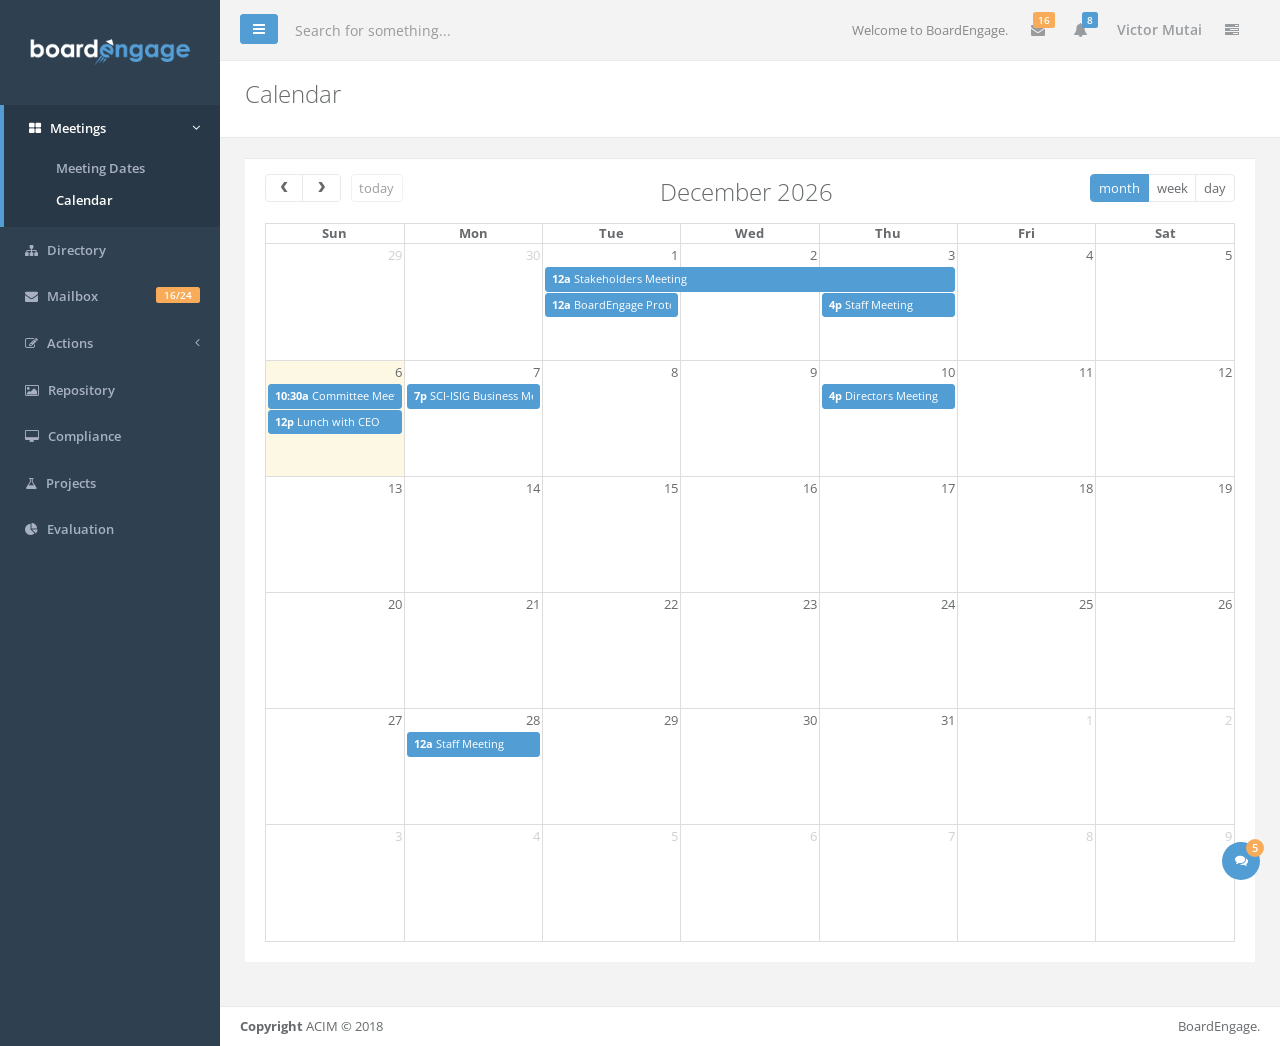
==== commit 3798f269: "click to expand" ====
--- a/calendar.html
+++ b/calendar.html
@@ -118,7 +118,7 @@
           <li>
             <a href="#">
               <i class="fa fa-pie-chart"></i>
-              <span class="nav-label">Performance Evaluation</span>
+              <span class="nav-label">Evaluation</span>
             </a>
           </li>
         </ul>
@@ -200,6 +200,15 @@
         </div>
       </div>
 
+      <div class="footer">
+        <div class="pull-right">
+          BoardEngage.
+        </div>
+        <div>
+          <strong>Copyright</strong> ACIM © 2018
+        </div>
+      </div>˝
+
     </div>
 
     <div id="small-chat">
--- a/css/custom.css
+++ b/css/custom.css
@@ -1,7 +1,3 @@
-.info-element {
-  border-left: 3px solid #1c84c6;
-}
-
 .meeting-list {
   list-style: none;
   font-family: 'Lato', sans-serif;
@@ -19,100 +15,73 @@
   background-color: #f5f5f5;
 }
 
-.meeting-list > li > time {
-  display: inline-block;
-  width: 100%;
-  padding: 5px;
+.time {
   text-align: center;
   text-transform: uppercase;
+  width: 120px;
+  float: left;
+  padding: 11px;
+  margin: 0px;
 }
 
-.meeting-list > li > time > .date {
+.date {
   display: block;
   font-size: 40pt;
   font-weight: 100;
   line-height: 1;
 }
-.meeting-list > li time > .day {
+
+.day {
   display: block;
   font-size: 21pt;
   font-weight: 900;
   line-height: 1;
 }
-.meeting-list > li > img {
-  width: 100%;
+
+.info-element {
+  border-left: 3px solid #1c84c6;
+  height: 120px;
 }
-.meeting-list > li > .info {
+
+.info {
   padding-top: 5px;
-  text-align: center;
+  overflow: hidden;
 }
-.meeting-list > li > .info > .title {
+
+.rsvp {
+  overflow: hidden;
+  padding: 0px 35px 10px 35px;
+}
+
+.info > .title {
   font-size: 17pt;
   font-weight: 700;
   margin: 0px;
 }
-.meeting-list > li > .info > .desc,
-.meeting-list > li > .info > .duration {
+
+.info > .desc,
+.info > .duration {
   font-size: 13pt;
   font-weight: 300;
   margin: 0px;
 }
 
-.duration {
+.info > .duration {
   font-size: 12px!important;
 }
 
-.collapse-meeting {
-  position: relative;
-  float: left;
-  text-align: right;
+.info > .title, 
+.info > .desc,
+.info > .duration {
+  padding: 4px 18px;
 }
-
-
-@media (min-width: 768px) {
-  .meeting-list > li {
-    position: relative;
-    display: block;
-    width: 100%;
-    height: 120px;
-    padding: 0px;
-  }
-
-  .meeting-list > li > time {
-    display: inline-block;
-  }
-
-  .meeting-list > li > time {
-    width: 120px;
-    float: left;
-  }
-
-  .meeting-list > li > .info {
-    overflow: hidden;
-  }
-
-  .meeting-list > li > time {
-    width: 120px;
-    height: 120px;
-    padding: 11px;
-    margin: 0px;
-  }
-
-  .meeting-list > li > .info {
-    position: relative;
-    height: 120px;
-    text-align: left;
-    padding-right: 40px;
-  }	
-
-  .meeting-list > li > .info > .title, 
-  .meeting-list > li > .info > .desc,
-  .meeting-list > li > .info > .duration {
-    padding: 4px 18px;
-  }
-}
-
 
 .be-logo {
   width: 100%;
-}+}
+
+.navbar-static-side {
+  height: 100%;
+  position: fixed;
+  z-index: 1;
+}
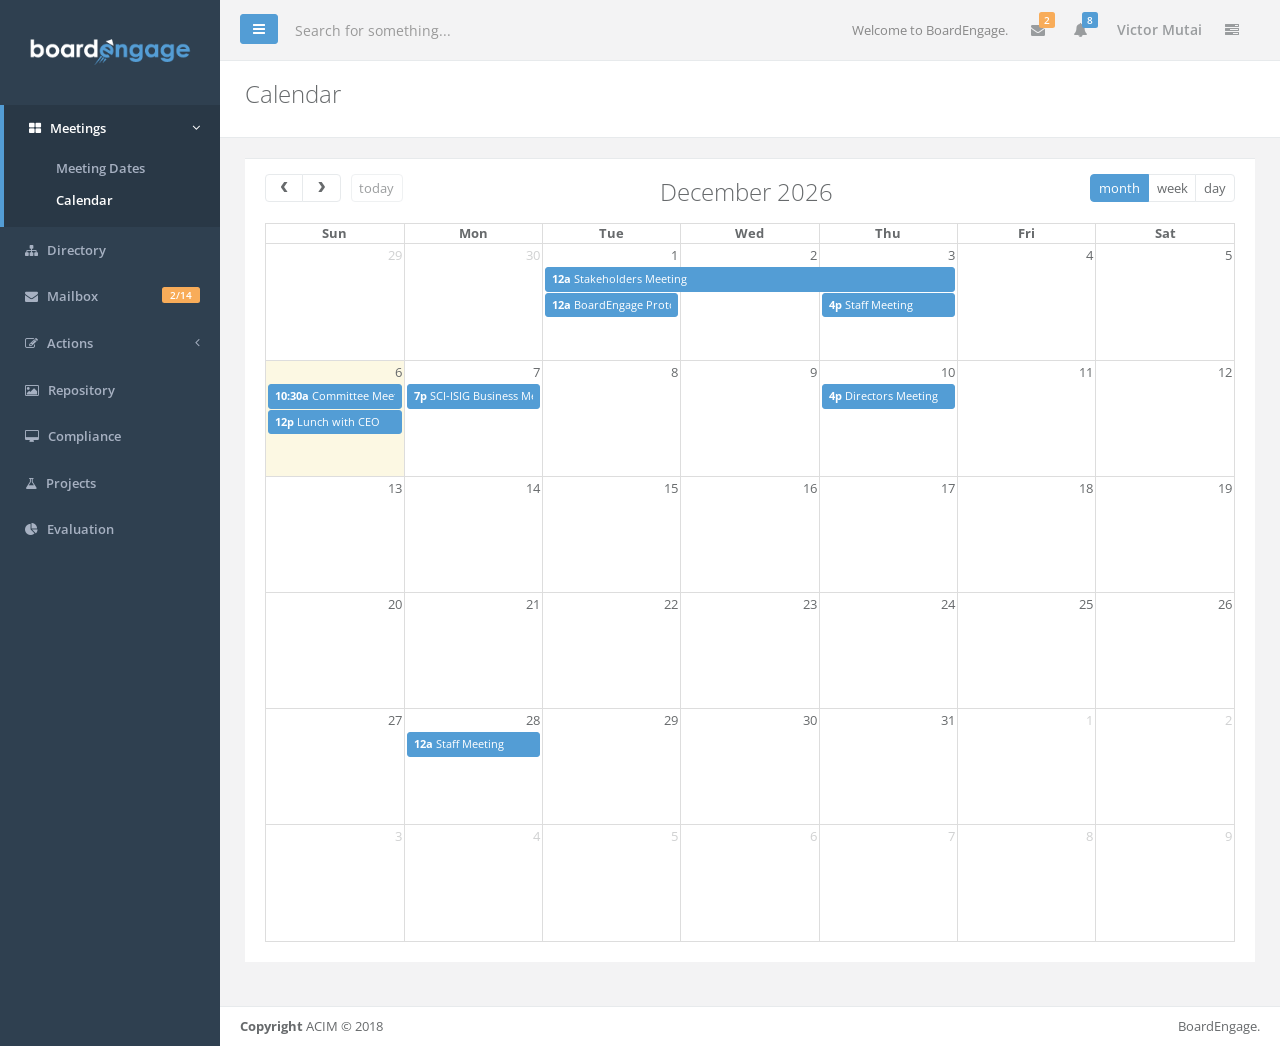
==== commit 9e2d9c9f: "inbox" ====
--- a/calendar.html
+++ b/calendar.html
@@ -62,7 +62,7 @@
             <a href="#">
               <i class="fa fa-envelope"></i>
               <span class="nav-label">Mailbox </span>
-              <span class="label label-warning pull-right">16/24</span>
+              <span class="label label-warning pull-right">2/14</span>
             </a>
             <ul class="nav nav-second-level collapse">
               <li>
@@ -145,7 +145,7 @@
             <li class="dropdown">
               <a class="dropdown-toggle count-info" data-toggle="dropdown" href="#">
                 <i class="fa fa-envelope"></i>
-                <span class="label label-warning">16</span>
+                <span class="label label-warning">2</span>
               </a>
             </li>
             <li class="dropdown">
@@ -211,13 +211,6 @@
 
     </div>
 
-    <div id="small-chat">
-      <span class="badge badge-warning pull-right">5</span>
-      <a class="open-small-chat">
-        <i class="fa fa-comments"></i>
-      </a>
-    </div>
-
     <div id="right-sidebar" class="animated">
       <div class="sidebar-container">
         <ul class="nav nav-tabs navs-3">
--- a/css/custom.css
+++ b/css/custom.css
@@ -81,7 +81,7 @@
 }
 
 .navbar-static-side {
-  height: 100%;
-  position: fixed;
-  z-index: 1;
+  height: 100%!important;
+  position: fixed!important;
+  z-index: 1!important;
 }
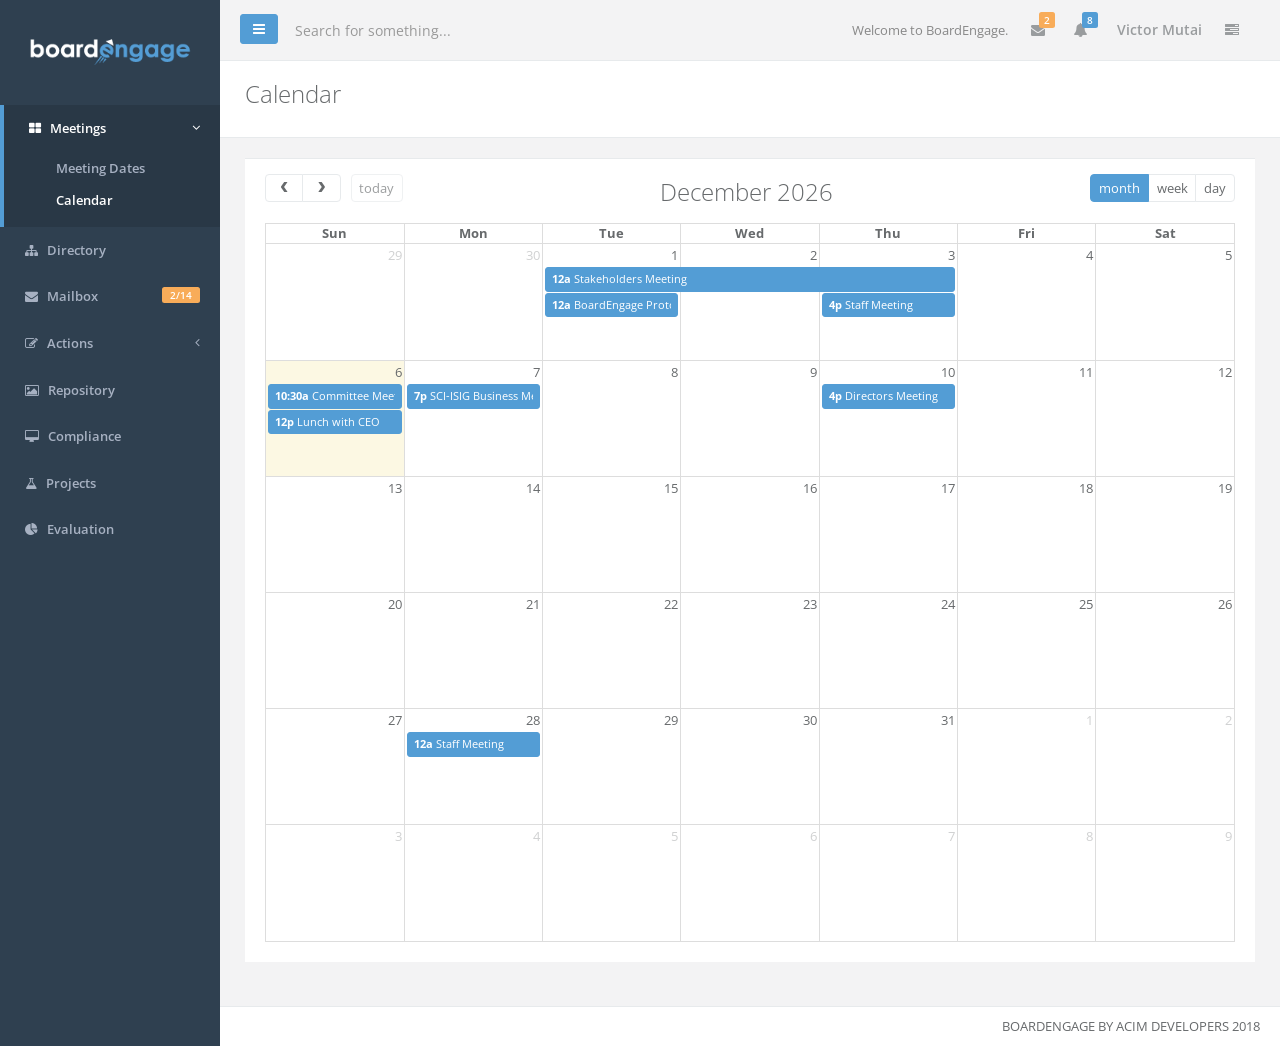
==== commit 72e3164a: "fix footer" ====
--- a/calendar.html
+++ b/calendar.html
@@ -202,10 +202,7 @@
 
       <div class="footer">
         <div class="pull-right">
-          BoardEngage.
-        </div>
-        <div>
-          <strong>Copyright</strong> ACIM © 2018
+          BOARDENGAGE BY ACIM DEVELOPERS 2018
         </div>
       </div>˝
 
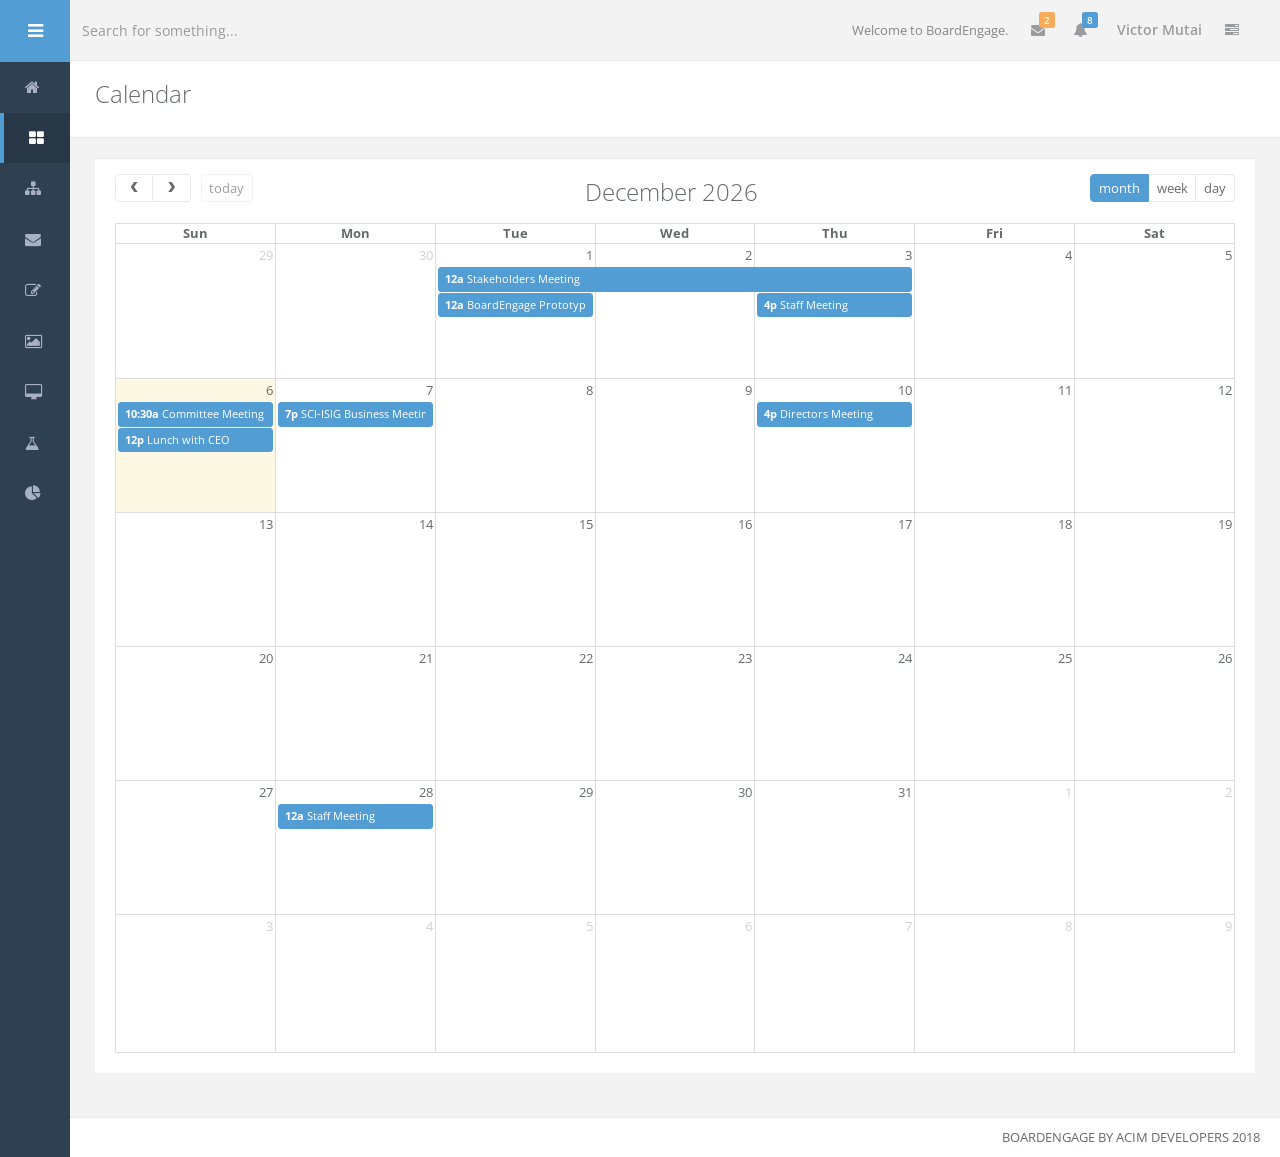
==== commit 15713431: "mini-navbar" ====
--- a/calendar.html
+++ b/calendar.html
@@ -22,20 +22,26 @@
 
 </head>
 
-<body>
+<body class="mini-navbar">
   <div id="wrapper">
-    <nav class="navbar-default navbar-static-side" role="navigation">
+    <nav class="navbar-default navbar-static-side sidebar-fixed" role="navigation">
       <div class="sidebar-collapse">
         <ul class="nav metismenu" id="side-menu">
           <li class="nav-header">
-            <div class="dropdown profile-element">
+            <div class="dropdown profile-element navbar-minimalize">
               <span>
                 <img alt="image" class="be-logo" src="img/be-logo.png" />
               </span>
             </div>
-            <div class="logo-element">
-              BE+
+            <div class="logo-element navbar-minimalize">
+              <i class="fa fa-bars"></i>
             </div>
+          </li>
+          <li>
+            <a href="dashboard.html">
+              <i class="fa fa-home"></i>
+              <span class="nav-label">Dashboard</span>
+            </a>
           </li>
           <li class="active">
             <a href="meeting.html">
@@ -53,7 +59,7 @@
             </ul>
           </li>
           <li>
-            <a href="#">
+            <a href="directory.html">
               <i class="fa fa-sitemap"></i>
               <span class="nav-label">Directory</span>
             </a>
@@ -61,18 +67,14 @@
           <li>
             <a href="#">
               <i class="fa fa-envelope"></i>
-              <span class="nav-label">Mailbox </span>
-              <span class="label label-warning pull-right">2/14</span>
+              <span class="nav-label">Communication </span>
             </a>
             <ul class="nav nav-second-level collapse">
               <li>
-                <a href="inbox.html">Inbox</a>
-              </li>
-              <li>
-                <a href="#">Outbox</a>
-              </li>
-              <li>
-                <a href="#">Compose email</a>
+                <a href="inbox.html">Mailbox </a>
+              </li>
+              <li>
+                <a href="#">Chat</a>
               </li>
             </ul>
           </li>
@@ -98,7 +100,7 @@
             </ul>
           </li>
           <li>
-            <a href="#">
+            <a href="repository.html">
               <i class="fa fa-picture-o"></i>
               <span class="nav-label">Repository</span>
             </a>
@@ -129,9 +131,6 @@
       <div class="row border-bottom">
         <nav class="navbar navbar-static-top" role="navigation" style="margin-bottom: 0">
           <div class="navbar-header">
-            <a class="navbar-minimalize minimalize-styl-2 btn btn-primary " href="#">
-              <i class="fa fa-bars"></i>
-            </a>
             <form role="search" class="navbar-form-custom" action="#">
               <div class="form-group">
                 <input type="text" placeholder="Search for something..." class="form-control" name="top-search" id="top-search">
--- a/css/custom.css
+++ b/css/custom.css
@@ -80,8 +80,59 @@
   width: 100%;
 }
 
-.navbar-static-side {
+.sidebar-fixed {
   height: 100%!important;
   position: fixed!important;
   z-index: 1!important;
 }
+
+.double-border {
+  border-left: 3px solid #1c84c6;
+  border-right: 3px solid #1c84c6;
+  height: 120px;
+}
+
+.profile-pic {
+  height: inherit;
+  float: left;
+  padding-left: 2px;
+}
+
+.profile-pic > img {
+  height: inherit;
+}
+
+.profile-status {
+  position: relative;
+  bottom: 85px;
+  margin-right: 40px;
+}
+
+.profile-status > ul > li {
+  list-style: none;
+  margin-bottom: 25px;
+}
+
+.profile-status > ul > li:nth-last-child(1) {
+  margin-bottom: 0;
+}
+
+.profile-status > ul > li > i {
+  color: #1c84c6;
+}
+
+.dot {
+  height: 10px;
+  width: 10px;
+  background-color: #54fc12;
+  border-radius: 50%;
+  display: inline-block;
+}
+
+.pad-td {
+  padding: 17px!important;
+}
+
+.mission-title {
+  margin-bottom: 50px;
+}
--- a/css/style.css
+++ b/css/style.css
@@ -659,8 +659,8 @@
 .btn-primary:active:hover,
 .btn-primary.active:hover,
 .btn-primary.active:focus {
-  background-color: #18a689;
-  border-color: #18a689;
+  background-color: #1a87d9;
+  border-color: #1a87d9;
   color: #FFFFFF;
 }
 .btn-primary:active,
